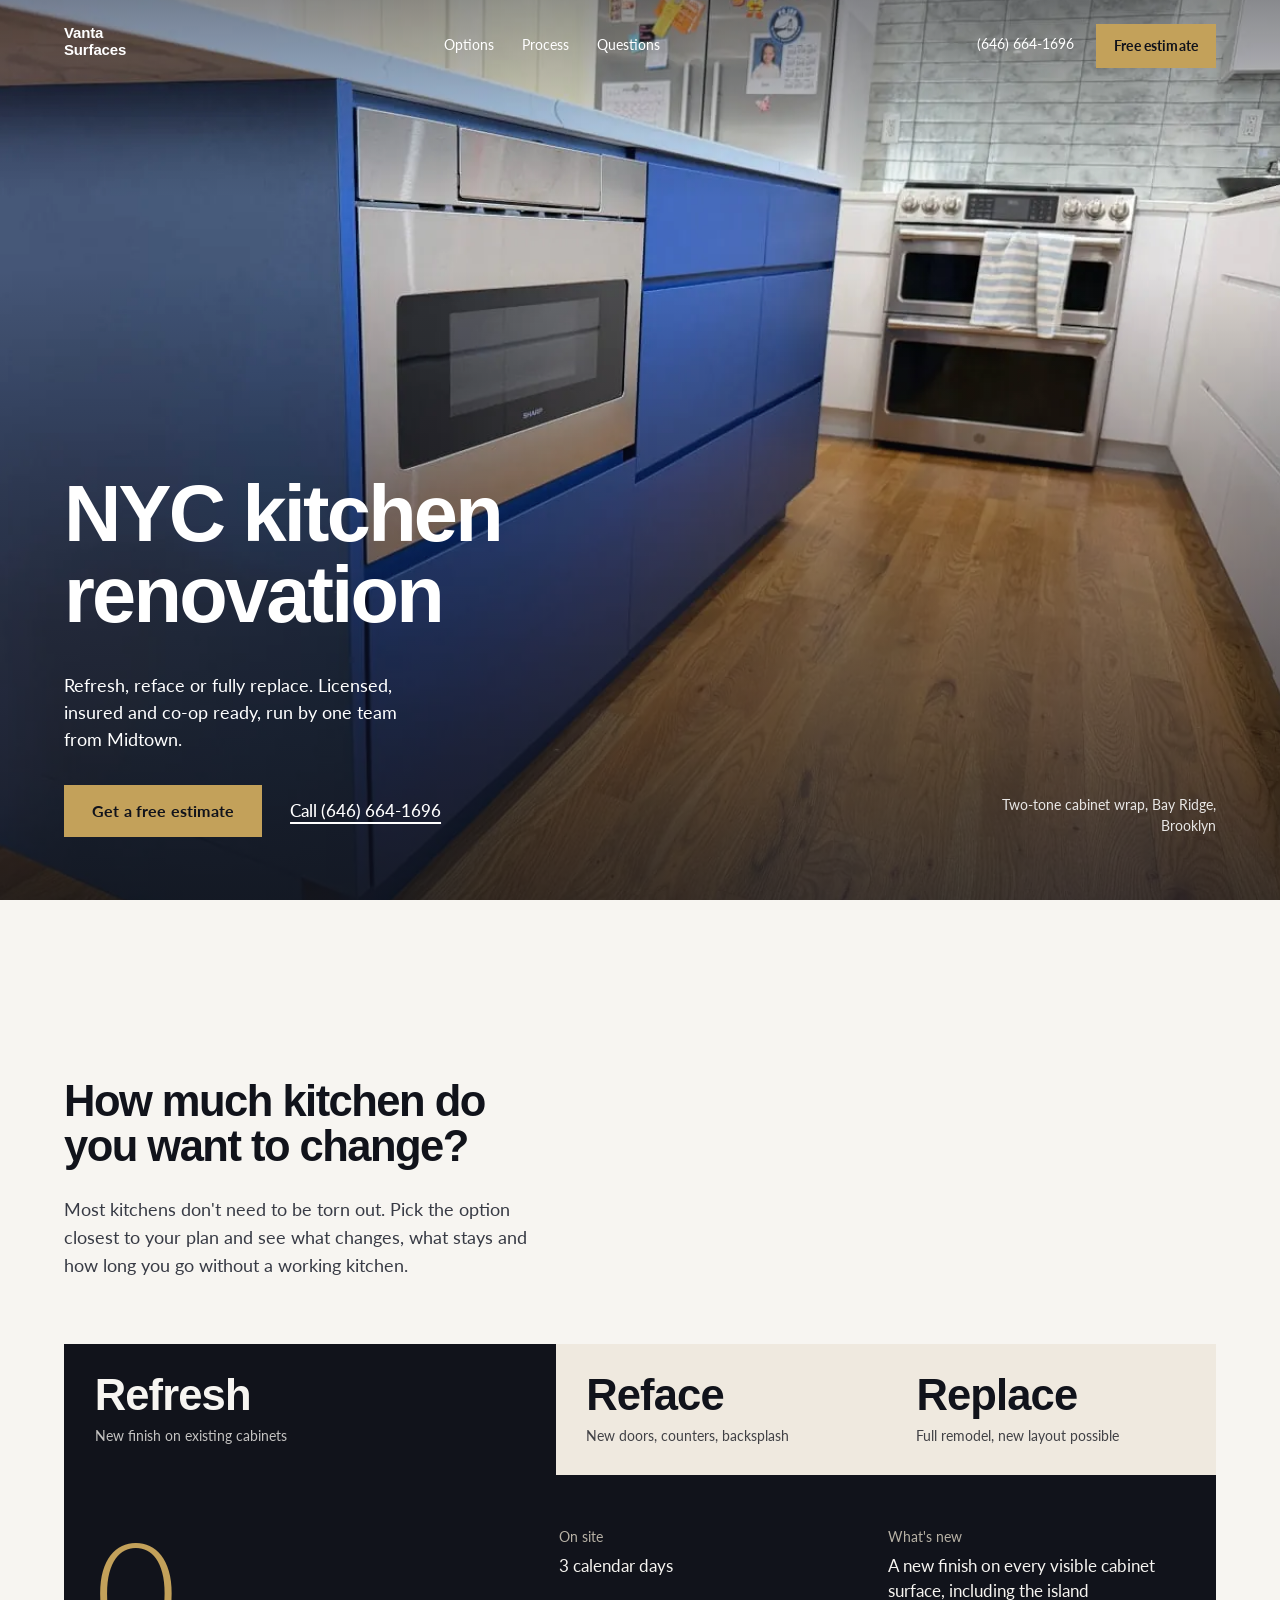
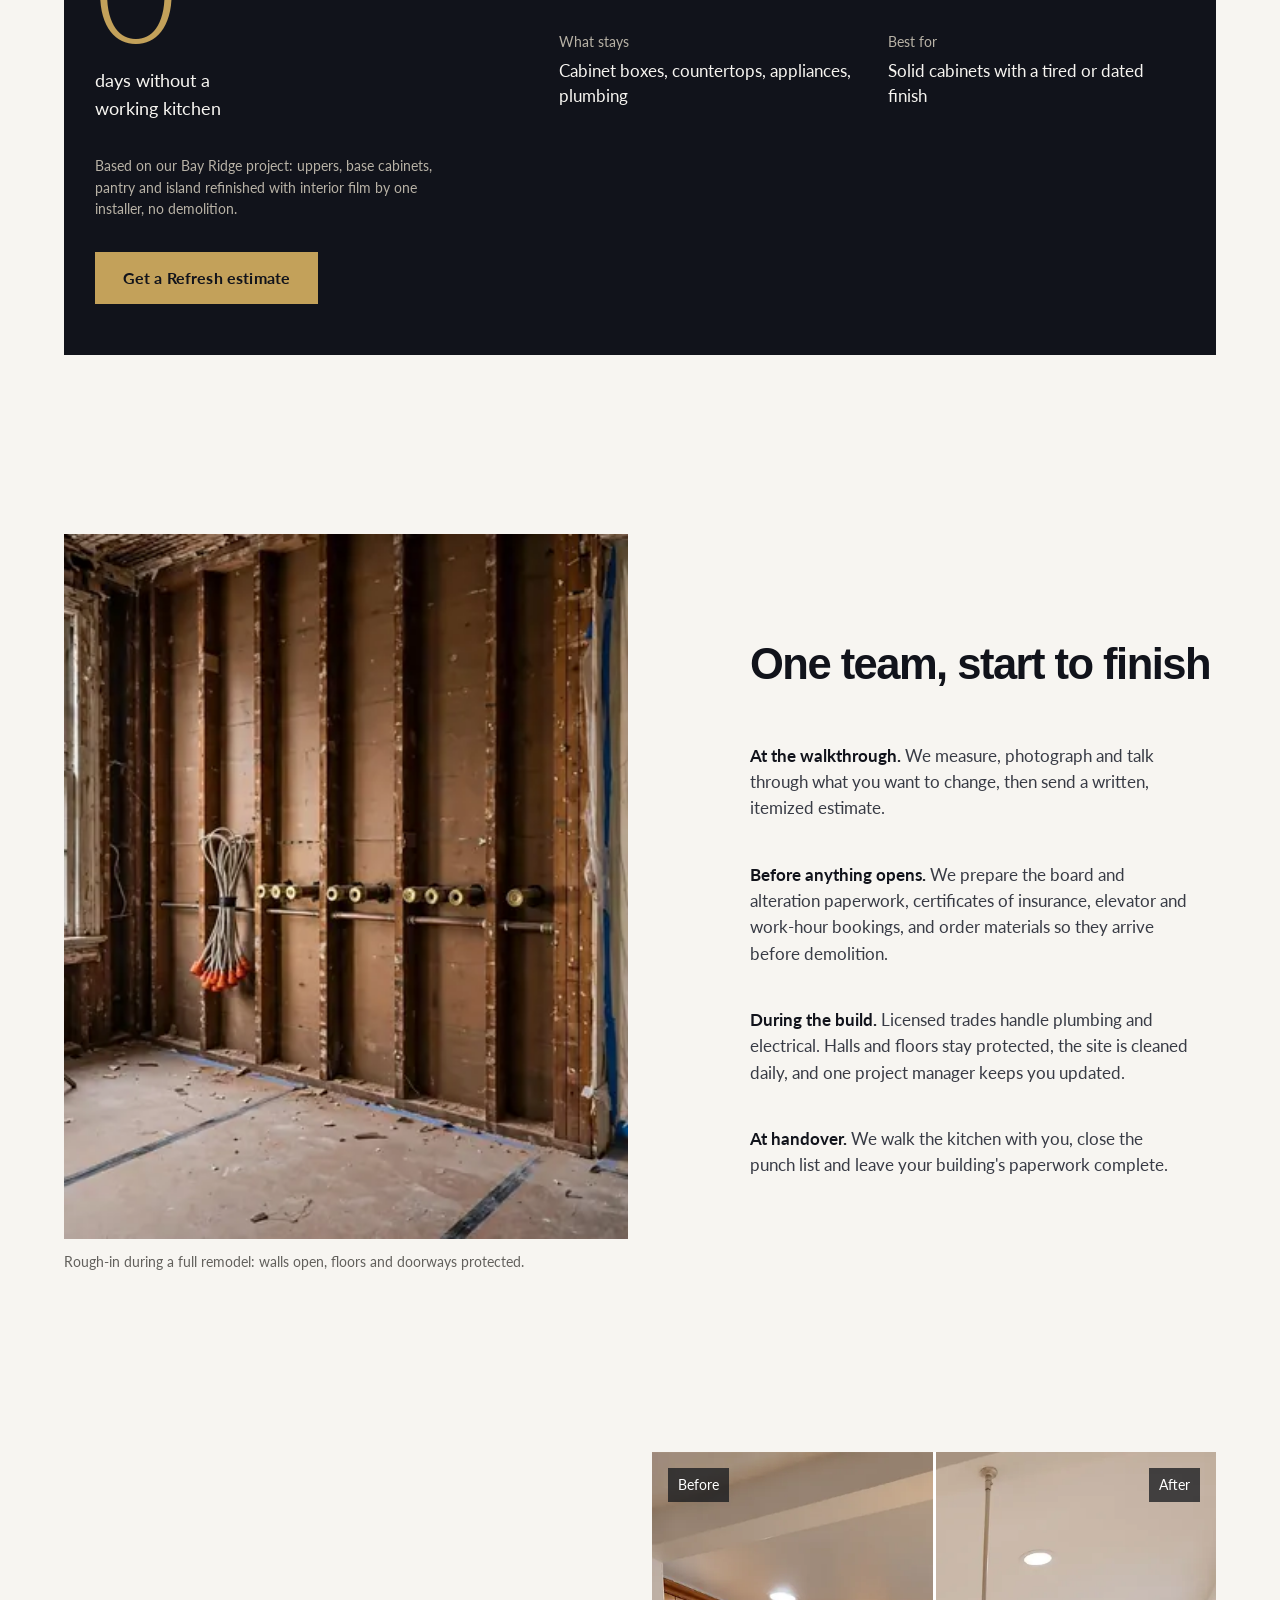
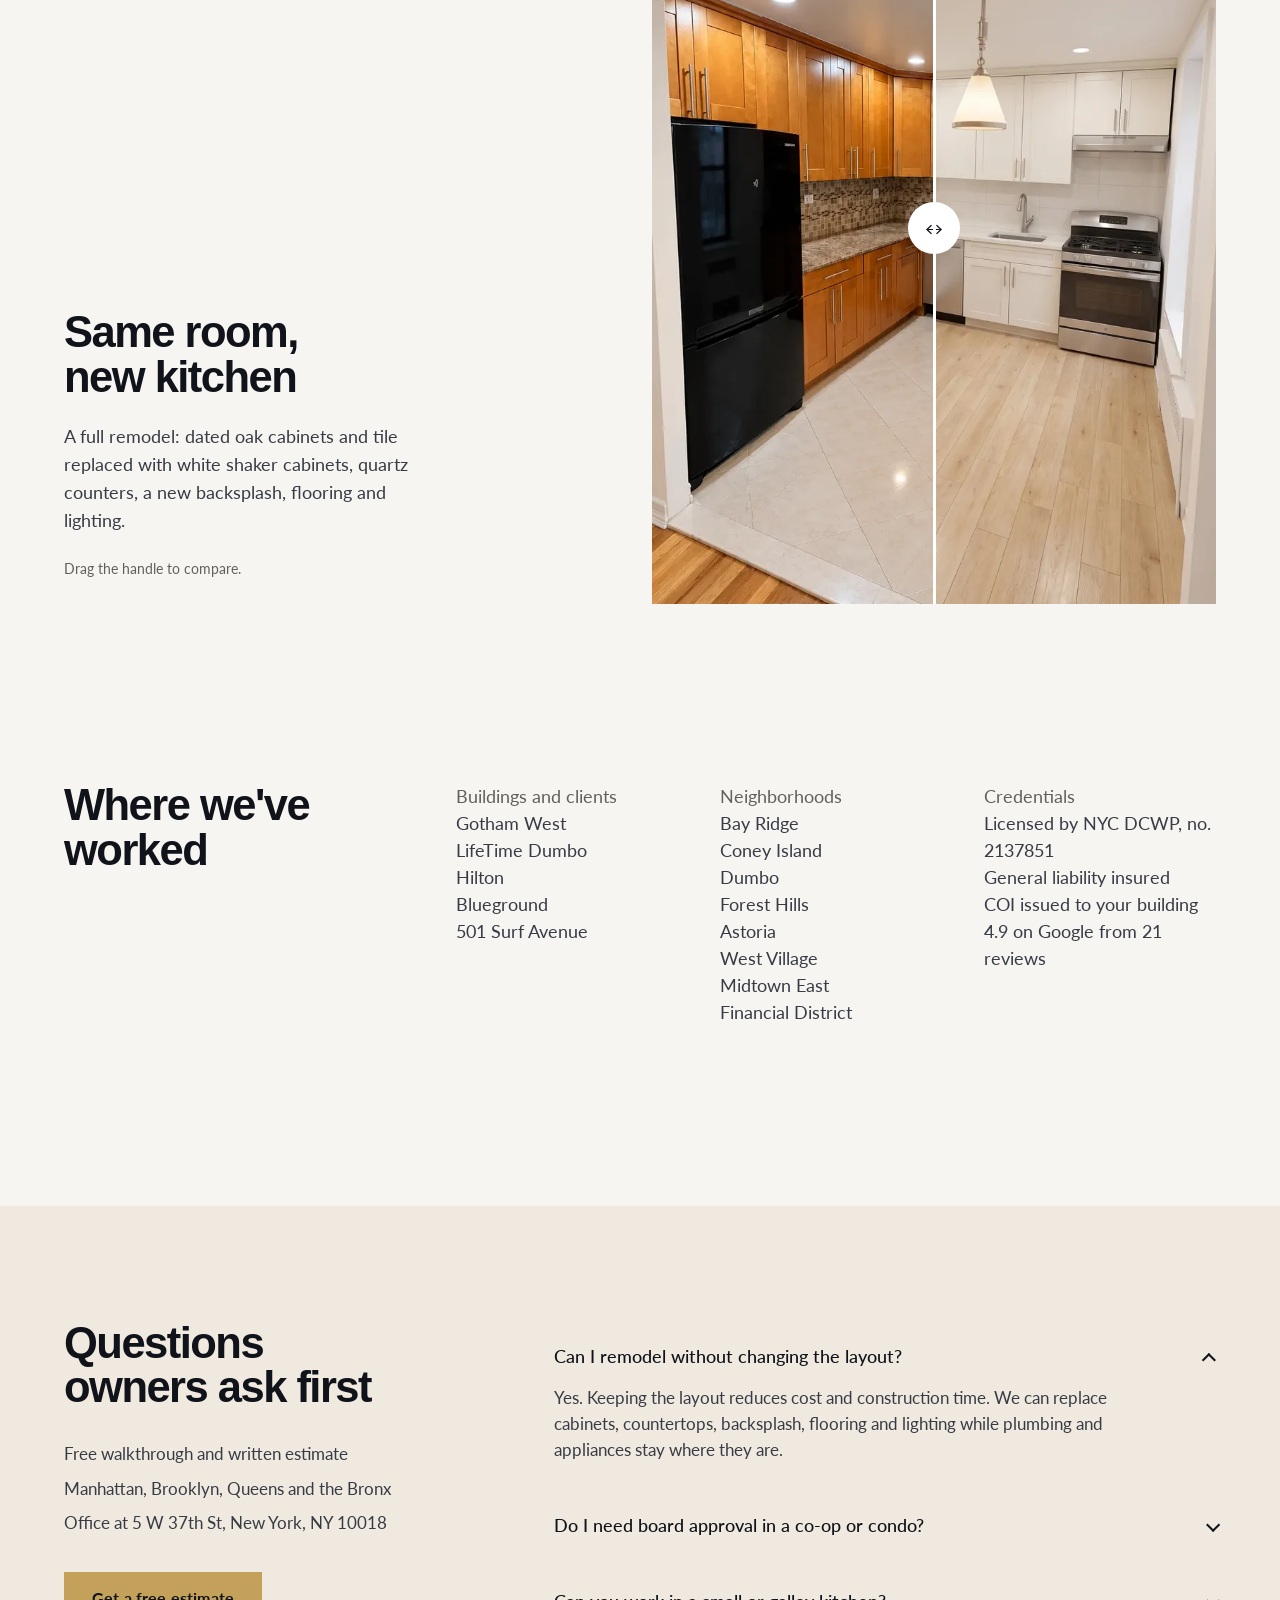
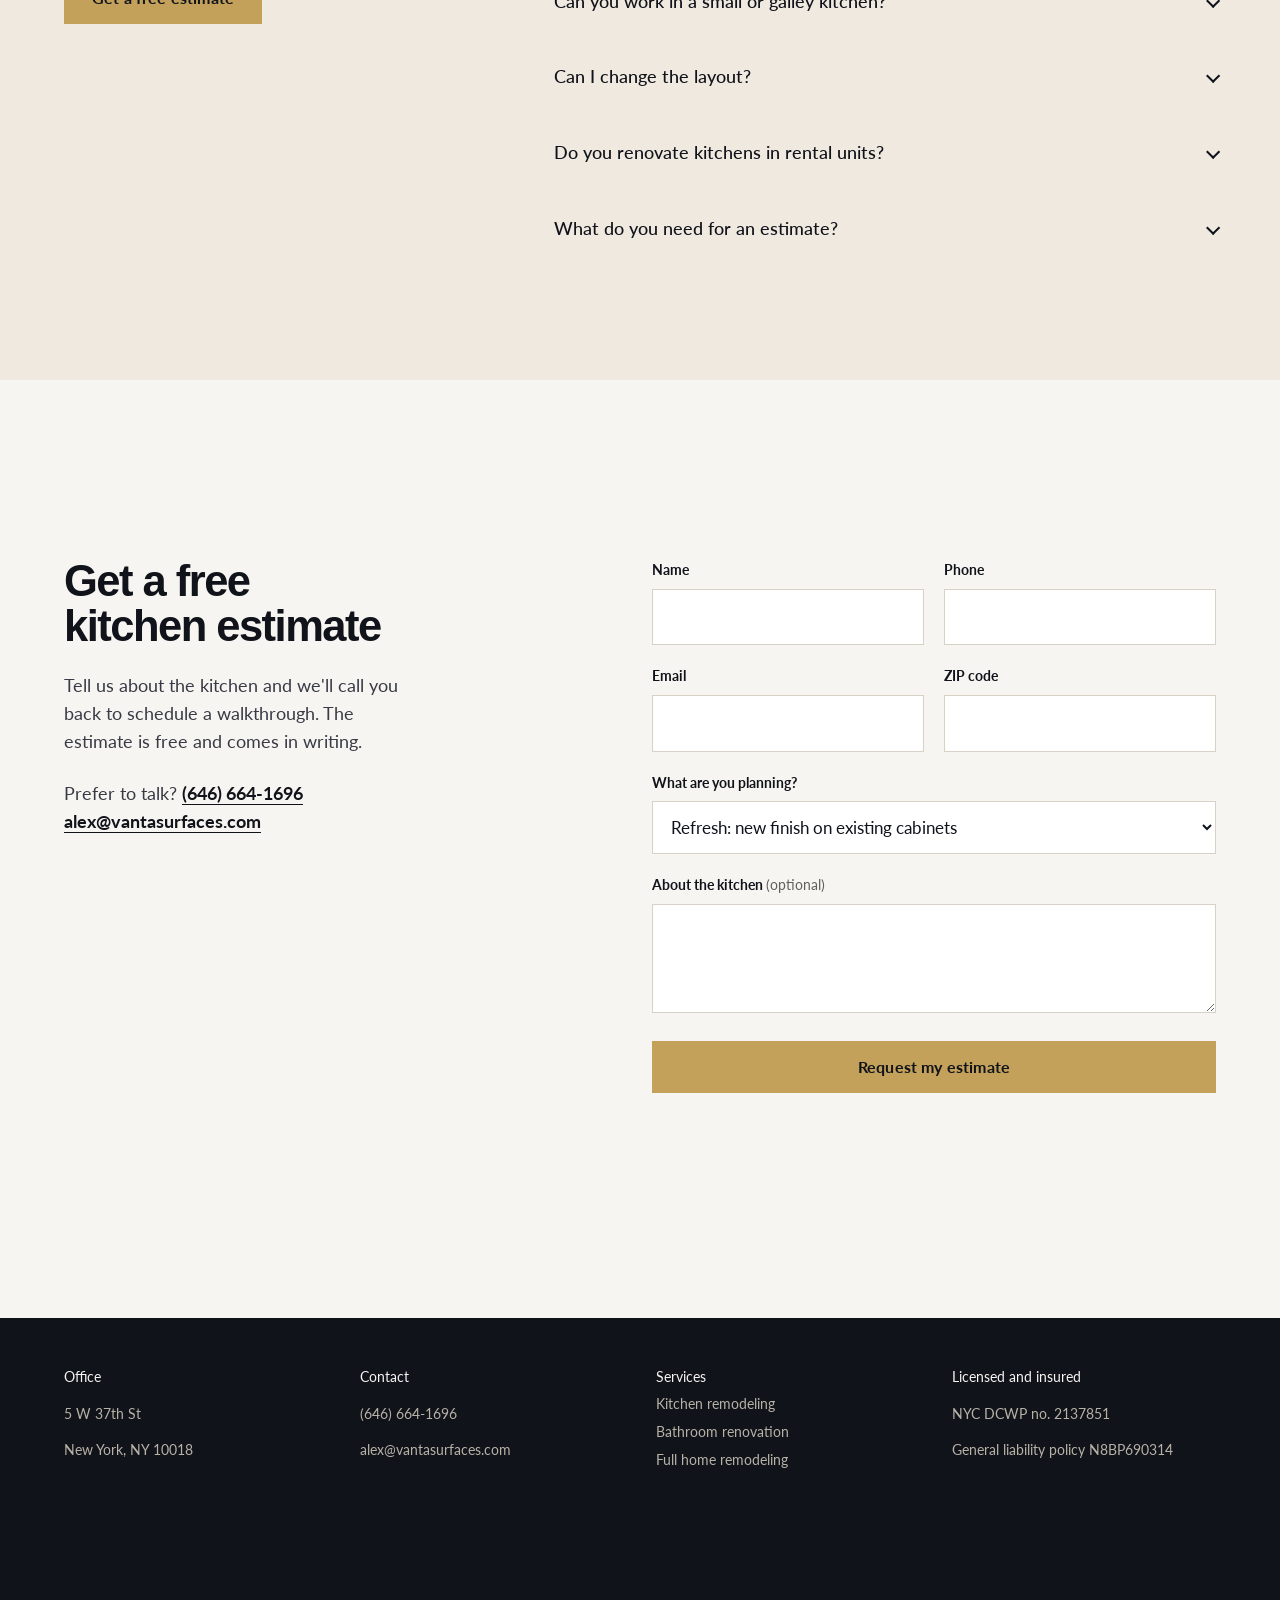
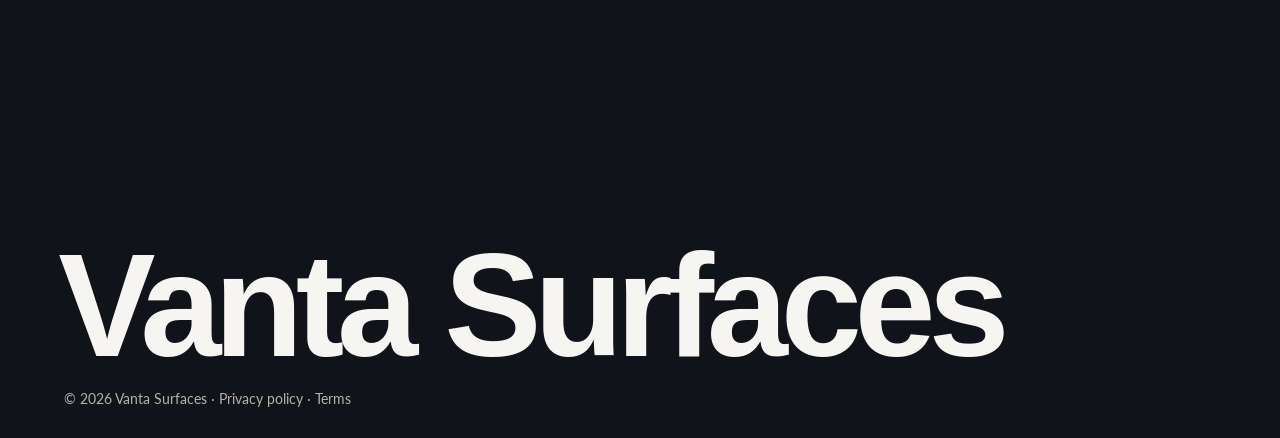
==== kitchen-renovation/index.html @ 12e80f76 "Add kitchen renovation landing page Static landing for paid traffic in the vantasurfaces.com palette" ====
<!doctype html>
<html lang="en">
<head>
<meta charset="utf-8">
<meta name="viewport" content="width=device-width, initial-scale=1">
<title>Kitchen Renovation in NYC | Vanta Surfaces</title>
<meta name="description" content="Refresh, reface or fully replace your kitchen. Licensed and insured NYC contractor, co-op and condo ready. Free walkthrough and written estimate.">
<link rel="canonical" href="https://vantasurfaces.com/kitchen-remodeling/">
<meta property="og:title" content="Kitchen Renovation in NYC | Vanta Surfaces">
<meta property="og:description" content="Refresh, reface or fully replace your kitchen. Free walkthrough and written estimate.">
<meta property="og:image" content="img/bayridge-island-1600.webp">
<link rel="preconnect" href="https://fonts.googleapis.com">
<link rel="preconnect" href="https://fonts.gstatic.com" crossorigin>
<link rel="stylesheet" href="https://fonts.googleapis.com/css2?family=Lato:wght@300;400;700&display=swap">
<link rel="preload" as="image" href="img/bayridge-island-1600.webp" fetchpriority="high">
<link rel="stylesheet" href="styles.css">
<script type="application/ld+json">
{"@context":"https://schema.org","@type":"GeneralContractor","name":"Vanta Surfaces","url":"https://vantasurfaces.com","telephone":"+1-646-664-1696","email":"alex@vantasurfaces.com",
"address":{"@type":"PostalAddress","streetAddress":"5 W 37th St","addressLocality":"New York","addressRegion":"NY","postalCode":"10018","addressCountry":"US"},
"areaServed":["Manhattan","Brooklyn","Queens","Bronx"]}
</script>
</head>
<body>
<a class="skip" href="#main">Skip to content</a>

<header class="bar">
  <a class="wordmark" href="#top" aria-label="Vanta Surfaces, back to top">Vanta<br>Surfaces</a>
  <nav aria-label="Sections">
    <a href="#options">Options</a>
    <a href="#process">Process</a>
    <a href="#faq">Questions</a>
  </nav>
  <div class="bar-actions">
    <a class="bar-phone" href="tel:+16466641696">(646) 664-1696</a>
    <a class="btn btn-small" href="#estimate">Free estimate</a>
  </div>
</header>

<main id="main">

<!-- HERO: one photograph per option, crossfading -->
<section class="hero" id="top" aria-labelledby="hero-title">
  <div class="hero-media" aria-hidden="true">
    <img class="hero-img is-on" data-for="refresh" src="img/bayridge-island-1600.webp" srcset="img/bayridge-island-800.webp 800w, img/bayridge-island-1600.webp 1280w" sizes="100vw" width="1280" height="960" alt="">
    <img class="hero-img" data-for="reface" src="img/gotham-after-1600.webp" srcset="img/gotham-after-800.webp 800w, img/gotham-after-1600.webp 1600w" sizes="100vw" width="1600" height="2133" alt="" loading="lazy">
    <img class="hero-img" data-for="replace" src="img/remodel-after-1600.webp" srcset="img/remodel-after-800.webp 800w, img/remodel-after-1600.webp 1600w" sizes="100vw" width="1600" height="2143" alt="" loading="lazy">
  </div>
  <div class="hero-copy">
    <h1 id="hero-title" class="reveal">NYC kitchen renovation</h1>
    <p class="hero-lede reveal">Refresh, reface or fully replace. Licensed, insured and co-op ready, run by one team from Midtown.</p>
    <div class="hero-actions reveal">
      <a class="btn" href="#estimate">Get a free estimate</a>
      <a class="link-light" href="tel:+16466641696">Call (646) 664-1696</a>
    </div>
  </div>
  <p class="hero-caption" aria-live="polite"><span data-caption>Two-tone cabinet wrap, Bay Ridge, Brooklyn</span></p>
</section>

<!-- LIVE THING: refresh / reface / replace -->
<section class="options" id="options" aria-labelledby="options-title">
  <div class="options-head">
    <h2 id="options-title" class="reveal">How much kitchen do you want to change?</h2>
    <p class="reveal">Most kitchens don't need to be torn out. Pick the option closest to your plan and see what changes, what stays and how long you go without a working kitchen.</p>
  </div>

  <div class="switch reveal" role="radiogroup" aria-label="Renovation option">
    <button type="button" role="radio" aria-checked="true" data-option="refresh"><span class="sw-name">Refresh</span><span class="sw-sub">New finish on existing cabinets</span></button>
    <button type="button" role="radio" aria-checked="false" data-option="reface"><span class="sw-name">Reface</span><span class="sw-sub">New doors, counters, backsplash</span></button>
    <button type="button" role="radio" aria-checked="false" data-option="replace"><span class="sw-name">Replace</span><span class="sw-sub">Full remodel, new layout possible</span></button>
  </div>

  <div class="readout" aria-live="polite">
    <div class="ro-figure">
      <p class="ro-big" data-k="days">0</p>
      <p class="ro-label" data-k="daysLabel">days without a working kitchen</p>
    </div>
    <dl class="ro-list">
      <div><dt>On site</dt><dd data-k="time">3 calendar days</dd></div>
      <div><dt>What's new</dt><dd data-k="new">A new finish on every visible cabinet surface, including the island</dd></div>
      <div><dt>What stays</dt><dd data-k="stays">Cabinet boxes, countertops, appliances, plumbing</dd></div>
      <div><dt>Best for</dt><dd data-k="for">Solid cabinets with a tired or dated finish</dd></div>
    </dl>
    <p class="ro-note" data-k="note">Based on our Bay Ridge project: uppers, base cabinets, pantry and island refinished with interior film by one installer, no demolition.</p>
    <a class="btn" href="#estimate" data-k="cta">Get a Refresh estimate</a>
  </div>
</section>

<!-- PROCESS -->
<section class="process" id="process" aria-labelledby="process-title">
  <figure class="process-photo reveal">
    <img src="img/stage-rough-in-1600.webp" srcset="img/stage-rough-in-800.webp 800w, img/stage-rough-in-1600.webp 1600w" sizes="(max-width: 860px) 100vw, 50vw" width="1600" height="900" loading="lazy" alt="Open kitchen walls during plumbing and electrical rough-in, floors and doorway protected">
    <figcaption>Rough-in during a full remodel: walls open, floors and doorways protected.</figcaption>
  </figure>
  <div class="process-text">
    <h2 id="process-title" class="reveal">One team, start to finish</h2>
    <ol class="steps">
      <li class="reveal"><strong>At the walkthrough.</strong> We measure, photograph and talk through what you want to change, then send a written, itemized estimate.</li>
      <li class="reveal"><strong>Before anything opens.</strong> We prepare the board and alteration paperwork, certificates of insurance, elevator and work-hour bookings, and order materials so they arrive before demolition.</li>
      <li class="reveal"><strong>During the build.</strong> Licensed trades handle plumbing and electrical. Halls and floors stay protected, the site is cleaned daily, and one project manager keeps you updated.</li>
      <li class="reveal"><strong>At handover.</strong> We walk the kitchen with you, close the punch list and leave your building's paperwork complete.</li>
    </ol>
  </div>
</section>

<!-- BEFORE / AFTER -->
<section class="compare" id="work" aria-labelledby="compare-title">
  <div class="compare-text">
    <h2 id="compare-title" class="reveal">Same room, new kitchen</h2>
    <p class="reveal">A full remodel: dated oak cabinets and tile replaced with white shaker cabinets, quartz counters, a new backsplash, flooring and lighting.</p>
    <p class="reveal compare-hint">Drag the handle to compare.</p>
  </div>
  <div class="ba reveal" style="--pos:50%">
    <img class="ba-after" src="img/remodel-after-1600.webp" srcset="img/remodel-after-800.webp 800w, img/remodel-after-1600.webp 1600w" sizes="(max-width: 860px) 100vw, 45vw" width="1600" height="2143" loading="lazy" alt="Kitchen after renovation: white shaker cabinets, quartz counters, light wood floor">
    <div class="ba-before-wrap"><img class="ba-before" src="img/remodel-before-1600.webp" srcset="img/remodel-before-800.webp 800w, img/remodel-before-1600.webp 1086w" sizes="(max-width: 860px) 100vw, 45vw" width="1086" height="1448" loading="lazy" alt="The same kitchen before renovation: oak cabinets and tile floor"></div>
    <span class="ba-tag ba-tag-before" aria-hidden="true">Before</span>
    <span class="ba-tag ba-tag-after" aria-hidden="true">After</span>
    <span class="ba-handle" aria-hidden="true">&#8596;</span>
    <input class="ba-range" type="range" min="0" max="100" value="50" aria-label="Compare before and after">
  </div>
</section>

<!-- PROOF -->
<section class="proof" aria-labelledby="proof-title">
  <h2 id="proof-title" class="reveal">Where we've worked</h2>
  <div class="proof-cols">
    <ul class="reveal">
      <li class="kind">Buildings and clients</li>
      <li>Gotham West</li><li>LifeTime Dumbo</li><li>Hilton</li><li>Blueground</li><li>501 Surf Avenue</li>
    </ul>
    <ul class="reveal">
      <li class="kind">Neighborhoods</li>
      <li>Bay Ridge</li><li>Coney Island</li><li>Dumbo</li><li>Forest Hills</li><li>Astoria</li><li>West Village</li><li>Midtown East</li><li>Financial District</li>
    </ul>
    <ul class="reveal">
      <li class="kind">Credentials</li>
      <li>Licensed by NYC DCWP, no. 2137851</li><li>General liability insured</li><li>COI issued to your building</li><li>4.9 on Google from 21 reviews</li>
    </ul>
  </div>
</section>

<!-- FAQ -->
<section class="faq" id="faq" aria-labelledby="faq-title">
  <div class="faq-side">
    <h2 id="faq-title" class="reveal">Questions owners ask first</h2>
    <ul class="facts reveal">
      <li>Free walkthrough and written estimate</li>
      <li>Manhattan, Brooklyn, Queens and the Bronx</li>
      <li>Office at 5 W 37th St, New York, NY 10018</li>
    </ul>
    <a class="btn reveal" href="#estimate">Get a free estimate</a>
  </div>
  <div class="faq-list">
    <details class="reveal" open>
      <summary>Can I remodel without changing the layout?</summary>
      <p>Yes. Keeping the layout reduces cost and construction time. We can replace cabinets, countertops, backsplash, flooring and lighting while plumbing and appliances stay where they are.</p>
    </details>
    <details class="reveal">
      <summary>Do I need board approval in a co-op or condo?</summary>
      <p>For most work beyond a refresh, yes. We prepare the alteration agreement paperwork, certificates of insurance and work schedule your building asks for, and coordinate with the managing agent.</p>
    </details>
    <details class="reveal">
      <summary>Can you work in a small or galley kitchen?</summary>
      <p>Yes. We renovate compact apartment and galley kitchens, using space-efficient cabinetry, more storage, better lighting and durable surfaces without unnecessary structural changes.</p>
    </details>
    <details class="reveal">
      <summary>Can I change the layout?</summary>
      <p>Often, depending on plumbing, electrical, structure and building rules. We review the proposed changes and coordinate the licensed trades and any permits required.</p>
    </details>
    <details class="reveal">
      <summary>Do you renovate kitchens in rental units?</summary>
      <p>Yes. We work with landlords and property managers on cabinets, countertops, backsplash, flooring, painting and fixtures, planned around turnover dates and budget.</p>
    </details>
    <details class="reveal">
      <summary>What do you need for an estimate?</summary>
      <p>The address, photos of the current kitchen, rough measurements and what you want to change. Drawings, material ideas or a budget range help too. We then schedule a walkthrough if needed.</p>
    </details>
  </div>
</section>

<!-- ESTIMATE FORM -->
<section class="estimate" id="estimate" aria-labelledby="estimate-title">
  <div class="estimate-text">
    <h2 id="estimate-title" class="reveal">Get a free kitchen estimate</h2>
    <p class="reveal">Tell us about the kitchen and we'll call you back to schedule a walkthrough. The estimate is free and comes in writing.</p>
    <p class="reveal estimate-direct">Prefer to talk? <a href="tel:+16466641696">(646) 664-1696</a><br><a href="mailto:alex@vantasurfaces.com">alex@vantasurfaces.com</a></p>
  </div>
  <form class="form reveal" id="estimate-form" novalidate>
    <div class="field"><label for="f-name">Name</label><input id="f-name" name="name" autocomplete="name" required></div>
    <div class="field"><label for="f-phone">Phone</label><input id="f-phone" name="phone" type="tel" autocomplete="tel" required></div>
    <div class="field"><label for="f-email">Email</label><input id="f-email" name="email" type="email" autocomplete="email"></div>
    <div class="field"><label for="f-zip">ZIP code</label><input id="f-zip" name="zip" inputmode="numeric" autocomplete="postal-code" maxlength="5"></div>
    <div class="field field-wide"><label for="f-option">What are you planning?</label>
      <select id="f-option" name="option">
        <option value="Refresh">Refresh: new finish on existing cabinets</option>
        <option value="Reface">Reface: new doors, counters, backsplash</option>
        <option value="Replace">Replace: full remodel</option>
        <option value="Not sure yet">Not sure yet</option>
      </select></div>
    <div class="field field-wide"><label for="f-msg">About the kitchen <span class="opt">(optional)</span></label><textarea id="f-msg" name="message" rows="3"></textarea></div>
    <button class="btn btn-wide" type="submit">Request my estimate</button>
    <p class="form-status" role="status" aria-live="polite"></p>
  </form>
</section>

</main>

<footer class="foot">
  <div class="foot-cols">
    <ul><li>Office</li><li>5 W 37th St</li><li>New York, NY 10018</li></ul>
    <ul><li>Contact</li><li><a href="tel:+16466641696">(646) 664-1696</a></li><li><a href="mailto:alex@vantasurfaces.com">alex@vantasurfaces.com</a></li></ul>
    <ul><li>Services</li><li><a href="https://vantasurfaces.com/kitchen-remodeling/">Kitchen remodeling</a></li><li><a href="https://vantasurfaces.com/bathroom-renovation/">Bathroom renovation</a></li><li><a href="https://vantasurfaces.com/full-home-remodeling/">Full home remodeling</a></li></ul>
    <ul><li>Licensed and insured</li><li>NYC DCWP no. 2137851</li><li>General liability policy N8BP690314</li></ul>
  </div>
  <p class="foot-word" aria-hidden="true">Vanta Surfaces</p>
  <p class="foot-legal">© 2026 Vanta Surfaces · <a href="https://vantasurfaces.com/privacy-policy/">Privacy policy</a> · <a href="https://vantasurfaces.com/terms-conditions/">Terms</a></p>
</footer>

<div class="mobile-cta"><a class="btn btn-wide" href="#estimate">Get a free estimate</a><a class="mc-call" href="tel:+16466641696" aria-label="Call (646) 664-1696">Call</a></div>

<script src="app.js" defer></script>
</body>
</html>
---- kitchen-renovation/styles.css ----
/* Vanta Surfaces — kitchen renovation landing
   Direction: photographs at uneven sizes; palette and type of the vantasurfaces.com service pages (gold #c3a15a, ink #11131b, Lato + Helvetica). */
:root {
  /* Palette of the vantasurfaces.com service pages (vanta-elementor-blocks) */
  --bg: #f7f5f1;
  --surface: #efe9df;
  --ink: #11131b;
  --text: #383b45;
  --muted: #62605c;
  --accent: #c3a15a;
  --accent-ink: #11131b;
  --accent-press: #a9853f;
  --dark: #11131b;
  --on-dark: #f7f5f1;
  --on-dark-muted: #b8b2a6;

  --font: "Lato", "Helvetica Neue", Arial, sans-serif;
  --font-head: "Helvetica Neue", Helvetica, Arial, sans-serif;
  --s-display: clamp(2.6rem, 6.2vw, 6rem);
  --s-h2: clamp(1.9rem, 3.4vw, 3rem);
  --s-lead: clamp(1.125rem, 1.4vw, 1.3rem);
  --s-body: 1.0625rem;
  --s-small: 0.875rem;

  --m: clamp(16px, 5vw, 72px);
  --gap: clamp(120px, 14vw, 220px);
  --ease: cubic-bezier(.2, .7, .1, 1);
}

*, *::before, *::after { box-sizing: border-box; }
html { scroll-behavior: smooth; -webkit-text-size-adjust: 100%; }
body { margin: 0; background: var(--bg); color: var(--text); font: 400 var(--s-body)/1.55 var(--font); }
img { display: block; max-width: 100%; height: auto; }
a { color: inherit; }
h1, h2 { font-family: var(--font-head); font-weight: 700; color: inherit; letter-spacing: -0.035em; line-height: 1.02; margin: 0; text-wrap: balance; }
h2 { font-size: var(--s-h2); color: var(--ink); }
p { margin: 0; }
:focus-visible { outline: 3px solid var(--accent); outline-offset: 3px; }
.skip { position: absolute; left: -999px; top: 8px; background: var(--ink); color: var(--bg); padding: 10px 14px; z-index: 50; }
.skip:focus { left: 8px; }

/* Buttons: square corners, one fill */
.btn {
  display: inline-flex; align-items: center; justify-content: center; min-height: 52px; padding: 0 28px;
  background: var(--accent); color: var(--accent-ink); font: 700 1rem/1 var(--font); letter-spacing: .01em; text-decoration: none;
  border: 0; cursor: pointer; transition: transform .25s var(--ease), background-color .25s var(--ease);
}
.btn:hover { background: var(--accent-press); transform: translateY(-2px); }
.btn:active { transform: translateY(0) scale(.98); }
.btn-small { min-height: 44px; padding: 0 18px; font-size: .875rem; }
.btn-wide { width: 100%; }

/* Bar */
.bar {
  position: absolute; inset: 0 0 auto; z-index: 10; display: flex; align-items: flex-start; justify-content: space-between; gap: 24px;
  padding: 24px var(--m); color: #fff; font-size: var(--s-small);
}
.wordmark { font-family: var(--font-head); font-weight: 700; text-decoration: none; line-height: 1.15; font-size: 0.9375rem; letter-spacing: -0.01em; }
.bar nav { display: flex; gap: 28px; padding-top: 10px; }
.bar nav a, .bar-phone { text-decoration: none; position: relative; padding-bottom: 4px; }
.bar nav a::after, .bar-phone::after { content: ""; position: absolute; left: 0; right: 0; bottom: 0; height: 2px; background: currentColor; transform: scaleX(0); transform-origin: left; transition: transform .3s var(--ease); }
.bar nav a:hover::after, .bar-phone:hover::after { transform: scaleX(1); }
.bar-actions { display: flex; align-items: center; gap: 22px; }

/* Hero */
.hero { position: relative; min-height: 100svh; display: grid; align-items: end; color: #fff; overflow: hidden; background: var(--dark); }
.hero-media { position: absolute; inset: 0; }
.hero-img {
  position: absolute; inset: 0; width: 100%; height: 100%; object-fit: cover; opacity: 0;
  transition: opacity 1.6s ease; transform: scale(1.06); animation: drift 22s ease-in-out infinite alternate;
}
.hero-img[data-for="reface"] { object-position: 50% 62%; }
.hero-img[data-for="replace"] { object-position: 50% 55%; }
.hero-img.is-on { opacity: 1; }
@keyframes drift { from { transform: scale(1.06) translate3d(0, 0, 0); } to { transform: scale(1.12) translate3d(-1.5%, -1%, 0); } }
.hero::after { /* neutral scrim behind the type only — taste-skill-ignore */
  content: ""; position: absolute; inset: 0; pointer-events: none;
  background: linear-gradient(to top, /* taste-skill-ignore */ rgba(15, 18, 24, .78) 0%, rgba(15, 18, 24, .35) 45%, rgba(15, 18, 24, 0) 70%),
              linear-gradient(to bottom, /* taste-skill-ignore */ rgba(15, 18, 24, .45), rgba(15, 18, 24, 0) 22%);
}
.hero-copy { position: relative; z-index: 2; padding: 0 var(--m) clamp(40px, 7vh, 80px); max-width: 1200px; }
.hero h1 { font-size: var(--s-display); max-width: 12ch; }
.hero-lede { margin-top: 36px; font-size: var(--s-lead); max-width: 34ch; line-height: 1.5; }
.hero-actions { margin-top: 32px; display: flex; flex-wrap: wrap; align-items: center; gap: 28px; }
.link-light { color: #fff; font-weight: 500; text-underline-offset: 5px; text-decoration-thickness: 2px; }
.link-light:hover { color: var(--accent); }
.hero-caption { position: absolute; z-index: 2; right: var(--m); bottom: clamp(40px, 7vh, 80px); font-size: var(--s-small); color: rgba(255,255,255,.88); max-width: 28ch; text-align: right; }

/* Options (the live thing) */
.options { padding: var(--gap) var(--m) 0; display: grid; grid-template-columns: repeat(12, minmax(0, 1fr)); column-gap: 24px; }
.options-head { grid-column: 1 / 8; }
.options-head p { margin-top: 28px; font-size: var(--s-lead); max-width: 48ch; }
.switch { grid-column: 1 / -1; margin-top: 64px; display: flex; gap: 0; background: var(--surface); }
.switch button {
  flex: 1 1 0; text-align: left; border: 0; background: transparent; color: var(--ink); cursor: pointer;
  padding: 28px clamp(18px, 2.4vw, 36px); font: inherit; display: grid; gap: 6px; min-height: 120px;
  transition: flex-grow .5s var(--ease), background-color .35s var(--ease), color .35s var(--ease);
}
.switch button[aria-checked="true"] { flex-grow: 1.6; background: var(--ink); color: var(--on-dark); }
.switch button:hover:not([aria-checked="true"]) { background: #e6dccb; }
.sw-name { font-family: var(--font-head); font-size: var(--s-h2); font-weight: 700; letter-spacing: -0.02em; line-height: 1.1; }
.sw-sub { font-size: var(--s-small); color: inherit; opacity: .78; }

.readout { grid-column: 1 / -1; display: grid; grid-template-columns: repeat(12, minmax(0, 1fr)); column-gap: 24px; row-gap: 32px; background: var(--ink); color: var(--on-dark); padding: clamp(32px, 4vw, 64px) clamp(18px, 2.4vw, 36px); }
.ro-figure { grid-column: 1 / 5; grid-row: 1; }
.ro-big { color: var(--accent); font-size: clamp(4.5rem, 11vw, 10.5rem); font-weight: 300; letter-spacing: -0.05em; line-height: .9; font-variant-numeric: tabular-nums; }
.ro-label { margin-top: 14px; font-size: var(--s-lead); color: var(--on-dark); max-width: 18ch; }
.ro-list { grid-column: 6 / -1; grid-row: 1 / span 3; align-self: start; margin: 0; display: grid; grid-template-columns: repeat(2, minmax(0, 1fr)); gap: 28px 32px; }
.ro-list dt { color: var(--on-dark-muted); font-size: var(--s-small); margin-bottom: 6px; }
.ro-list dd { margin: 0; font-size: 1.0625rem; line-height: 1.45; }
.ro-note { grid-column: 1 / 5; grid-row: 2; color: var(--on-dark-muted); font-size: .875rem; }
.readout .btn { grid-column: 1 / 5; grid-row: 3; justify-self: start; }
.readout [data-k] { transition: opacity .35s var(--ease), transform .35s var(--ease); }
.readout.is-swapping [data-k] { opacity: 0; transform: translateY(8px); }

/* Process */
.process { padding: var(--gap) var(--m) 0; display: grid; grid-template-columns: repeat(12, minmax(0, 1fr)); column-gap: 24px; align-items: start; }
.process-photo { grid-column: 1 / 7; margin: 0; position: sticky; top: 32px; }
.process-photo img { width: 100%; aspect-ratio: 4 / 5; object-fit: cover; }
.process-photo figcaption { margin-top: 12px; font-size: var(--s-small); color: var(--muted); }
.process-text { grid-column: 8 / -1; padding-top: 12vh; }
.steps { list-style: none; margin: 56px 0 0; padding: 0; display: grid; gap: 40px; }
.steps li { font-size: 1.0625rem; max-width: 44ch; }
.steps strong { font-weight: 700; color: var(--ink); }

/* Before / after */
.compare { padding: var(--gap) var(--m) 0; display: grid; grid-template-columns: repeat(12, minmax(0, 1fr)); column-gap: 24px; align-items: end; }
.compare-text { grid-column: 1 / 6; padding-bottom: 24px; }
.compare-text p { margin-top: 24px; font-size: var(--s-lead); max-width: 36ch; }
.compare-text .compare-hint { font-size: var(--s-small); color: var(--muted); }
.ba { grid-column: 7 / -1; position: relative; aspect-ratio: 3 / 4; overflow: hidden; background: var(--surface); user-select: none; }
.ba img { position: absolute; inset: 0; width: 100%; height: 100%; object-fit: cover; }
.ba-before-wrap { position: absolute; inset: 0; clip-path: inset(0 calc(100% - var(--pos)) 0 0); }
.ba::after { content: ""; position: absolute; top: 0; bottom: 0; left: var(--pos); width: 3px; margin-left: -1.5px; background: #fff; pointer-events: none; }
.ba-tag { position: absolute; top: 16px; padding: 6px 10px; background: rgba(15,18,24,.72); color: #fff; font-size: var(--s-small); }
.ba-tag-before { left: 16px; } .ba-tag-after { right: 16px; }
.ba-range { position: absolute; inset: 0; width: 100%; height: 100%; opacity: 0; cursor: ew-resize; margin: 0; }
.ba-range:focus-visible + * , .ba:focus-within { outline: 3px solid var(--accent); outline-offset: 4px; }
.ba-handle { position: absolute; top: 50%; left: var(--pos); width: 52px; height: 52px; margin: -26px 0 0 -26px; border-radius: 50%; background: #fff; pointer-events: none; display: grid; place-items: center; color: var(--ink); font-size: 1.1rem; }

/* Proof */
.proof { padding: var(--gap) var(--m) 0; display: grid; grid-template-columns: repeat(12, minmax(0, 1fr)); column-gap: 24px; }
.proof h2 { grid-column: 1 / 4; }
.proof-cols { grid-column: 5 / -1; display: grid; grid-template-columns: repeat(3, minmax(0, 1fr)); gap: 32px; align-items: start; }
.proof ul { list-style: none; margin: 0; padding: 0; font-size: var(--s-lead); line-height: 1.5; }
.proof .kind { color: var(--muted); }

/* FAQ */
.faq { margin-top: var(--gap); padding: clamp(80px, 9vw, 140px) var(--m); background: var(--surface); display: grid; grid-template-columns: repeat(12, minmax(0, 1fr)); column-gap: 24px; align-items: start; }
.faq-side { grid-column: 1 / 5; position: sticky; top: 32px; }
.facts { list-style: none; padding: 0; margin: 32px 0 36px; display: grid; gap: 8px; font-size: 1.0625rem; }
.faq-list { grid-column: 6 / -1; display: grid; gap: 4px; }
.faq details { padding: 22px 0; }
.faq summary { cursor: pointer; list-style: none; font-size: var(--s-lead); font-weight: 500; display: flex; justify-content: space-between; gap: 24px; align-items: baseline; }
.faq summary::-webkit-details-marker { display: none; }
.faq summary::after { content: ""; flex: none; width: 10px; height: 10px; border-right: 2px solid currentColor; border-bottom: 2px solid currentColor; transform: rotate(45deg) translateY(-3px); transition: transform .3s var(--ease); }
.faq details[open] summary::after { transform: rotate(225deg) translateY(-3px); }
.faq summary:hover { color: var(--accent-press); }
.faq summary { color: var(--ink); }
.faq details p { margin-top: 14px; font-size: 1.0625rem; max-width: 60ch; color: var(--text); }

/* Estimate */
.estimate { padding: var(--gap) var(--m); display: grid; grid-template-columns: repeat(12, minmax(0, 1fr)); column-gap: 24px; align-items: start; }
.estimate-text { grid-column: 1 / 6; }
.estimate-text p { margin-top: 24px; font-size: var(--s-lead); max-width: 34ch; }
.estimate-direct a { font-weight: 700; color: var(--ink); text-underline-offset: 4px; }
.form { grid-column: 7 / -1; display: grid; grid-template-columns: 1fr 1fr; gap: 20px 20px; }
.field { display: grid; gap: 8px; }
.field-wide { grid-column: 1 / -1; }
.field label { font-size: .875rem; font-weight: 700; color: var(--ink); }
.opt { color: var(--muted); font-weight: 400; }
.field input, .field select, .field textarea {
  width: 100%; font: inherit; color: var(--ink); background: #fff; border: 1px solid #d8d2c6; border-radius: 0; padding: 14px 14px; min-height: 52px;
  transition: border-color .2s ease, box-shadow .2s ease;
}
.field input:focus, .field select:focus, .field textarea:focus { outline: 2px solid var(--accent); outline-offset: 0; border-color: var(--accent); }
.field [aria-invalid="true"] { border-color: #b3261e; }
.form .btn { grid-column: 1 / -1; margin-top: 8px; }
.form-status { grid-column: 1 / -1; min-height: 1.5em; font-size: 1.0625rem; }

/* Footer */
.foot { background: var(--dark); color: var(--on-dark); padding: 48px var(--m) 28px; min-height: 80svh; display: grid; grid-template-columns: minmax(0, 1fr); grid-template-rows: auto 1fr auto auto; overflow: hidden; }
.foot-cols { display: grid; grid-template-columns: repeat(4, minmax(0, 1fr)); gap: 32px; }
.foot-cols ul { list-style: none; margin: 0; padding: 0; display: grid; gap: 6px; font-size: .875rem; color: var(--on-dark-muted); }
.foot-cols li:first-child { color: var(--on-dark); }
.foot a { text-decoration: none; } .foot a:hover { text-decoration: underline; text-underline-offset: 4px; }
.foot-word { font-family: var(--font-head); align-self: end; font-size: 11.4vw; /* fitted to the width */ font-weight: 700; letter-spacing: -0.05em; line-height: .85; white-space: nowrap; margin: 40px 0 20px -0.04em; }
.foot-legal { font-size: .875rem; color: var(--on-dark-muted); }

.mobile-cta { display: none; }

/* Entrances (only when JS is running) */
.js .reveal { opacity: 0; transform: translateY(24px); transition: opacity .8s var(--ease), transform .8s var(--ease); transition-delay: var(--d, 0ms); }
.js .reveal.in { opacity: 1; transform: none; }

/* Tablet */
@media (max-width: 1024px) {
  .bar nav { display: none; }
  .options-head { grid-column: 1 / -1; }
  .ro-figure, .ro-list, .ro-note, .readout .btn { grid-column: 1 / -1; grid-row: auto; }
  .process-photo { grid-column: 1 / -1; position: static; }
  .process-photo img { aspect-ratio: 16 / 10; }
  .process-text { grid-column: 1 / -1; padding-top: 56px; }
  .compare-text { grid-column: 1 / -1; padding-bottom: 40px; }
  .ba { grid-column: 2 / 12; }
  .proof h2 { grid-column: 1 / -1; margin-bottom: 40px; }
  .proof-cols { grid-column: 1 / -1; }
  .faq-side { grid-column: 1 / -1; position: static; margin-bottom: 32px; }
  .faq-list { grid-column: 1 / -1; }
  .estimate-text { grid-column: 1 / -1; margin-bottom: 48px; }
  .form { grid-column: 1 / -1; }
}

/* Phone */
@media (max-width: 640px) {
  :root { --gap: 104px; }
  .bar { padding: 18px 16px; }
  .bar-phone { display: none; }
  .hero-copy { padding-bottom: 104px; }
  .hero-lede { margin-top: 24px; }
  .hero-caption { left: 16px; right: auto; text-align: left; bottom: 28px; }
  .hero-actions .btn { width: 100%; }
  .switch { flex-direction: column; margin-top: 40px; }
  .switch button { flex: none; min-height: 0; padding: 20px 18px; }
  .switch button[aria-checked="true"] { flex-grow: 1; }
  .readout { padding: 32px 18px; }
  .ro-list { grid-template-columns: 1fr; gap: 20px; }
  .readout .btn { width: 100%; }
  .ba { grid-column: 1 / -1; }
  .proof-cols { grid-template-columns: 1fr 1fr; }
  .proof-cols ul:last-child { grid-column: 1 / -1; }
  .proof ul { font-size: 1.0625rem; }
  .faq summary { font-size: 1.0625rem; min-height: 44px; align-items: center; }
  .form { grid-template-columns: 1fr; }
  .foot-cols { grid-template-columns: 1fr 1fr; }
  .foot { min-height: 70svh; padding-bottom: 96px; }
  .mobile-cta { display: grid; grid-template-columns: 1fr auto; gap: 8px; position: fixed; inset: auto 0 0; z-index: 20; padding: 10px 12px calc(10px + env(safe-area-inset-bottom)); background: var(--bg); transform: translateY(110%); transition: transform .4s var(--ease); }
  .mobile-cta.show { transform: none; }
  .mc-call { display: grid; place-items: center; padding: 0 20px; min-height: 52px; background: var(--ink); color: var(--on-dark); text-decoration: none; font-weight: 700; }
}

@media (prefers-reduced-motion: reduce) {
  html { scroll-behavior: auto; }
  .hero-img { animation: none; transform: none; transition: none; }
  .js .reveal { opacity: 1; transform: none; transition: none; }
  .switch button, .readout [data-k], .btn, .mobile-cta { transition: none; }
}
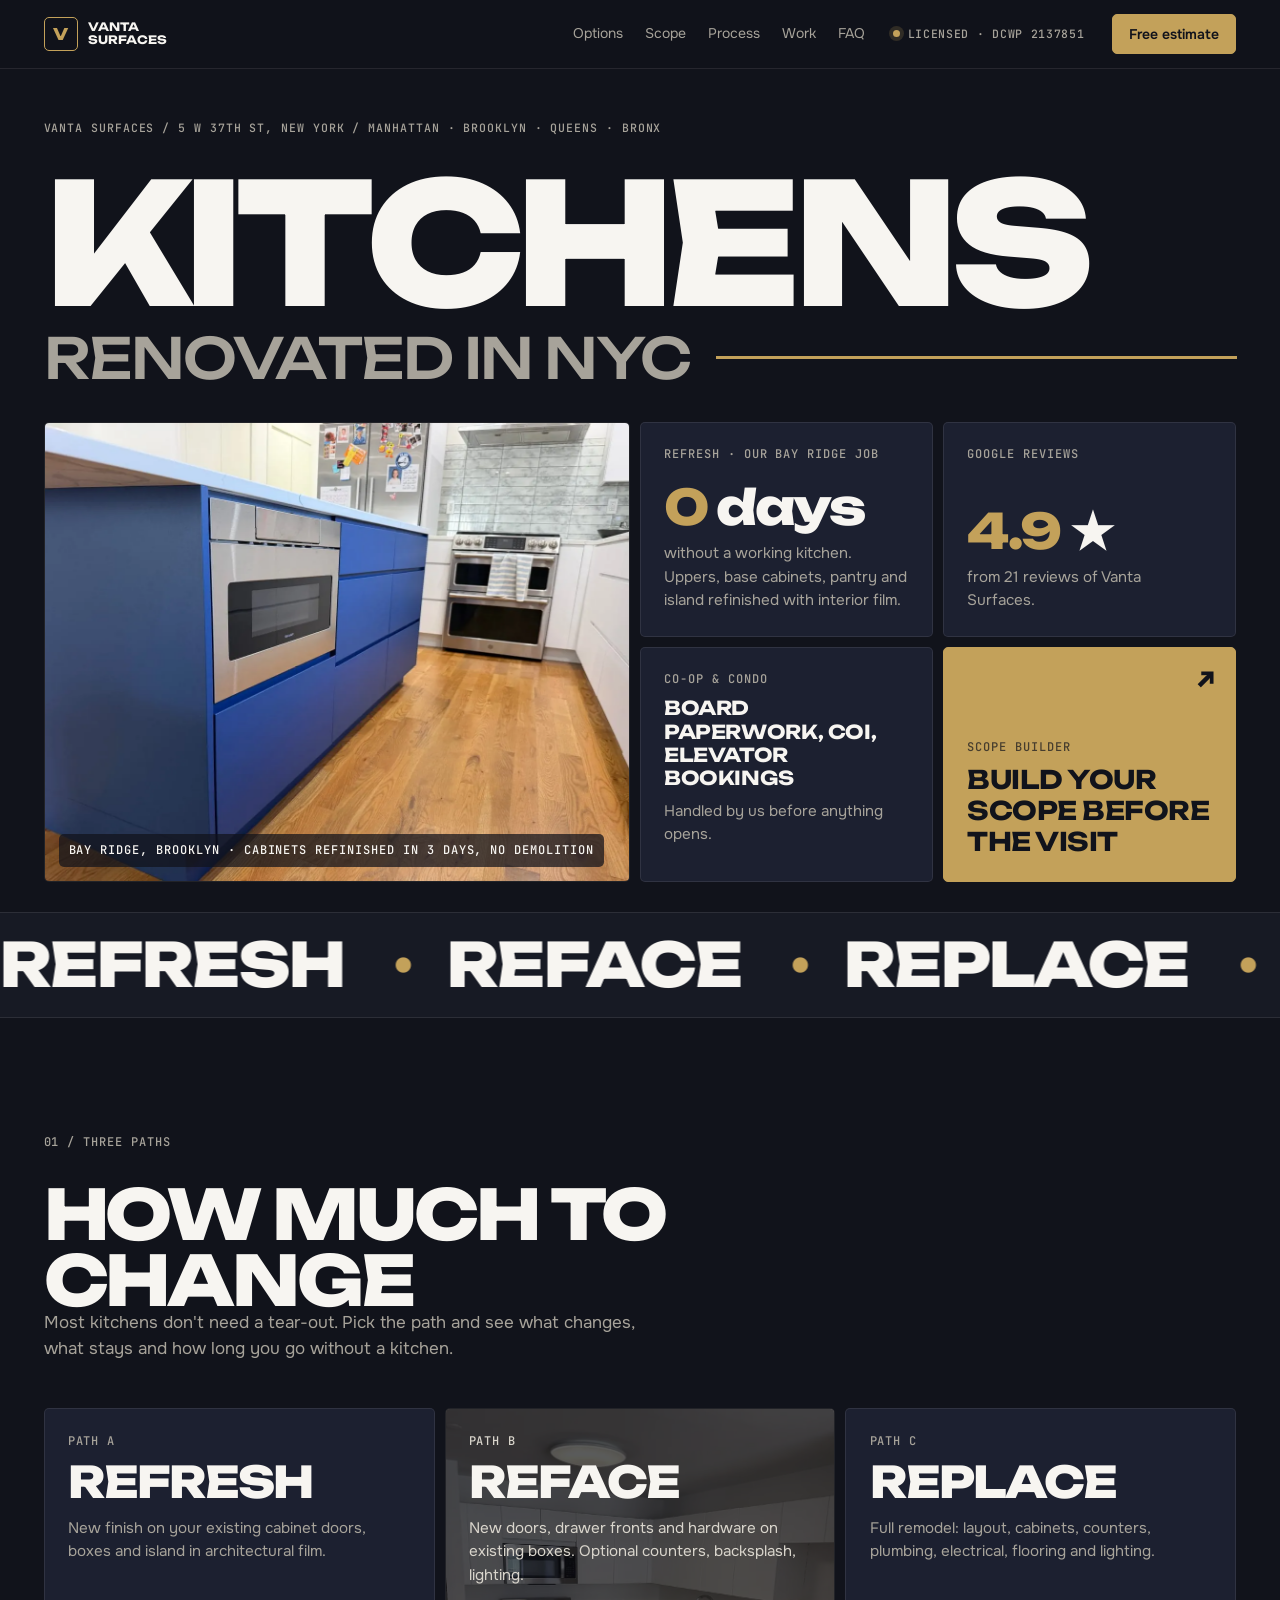
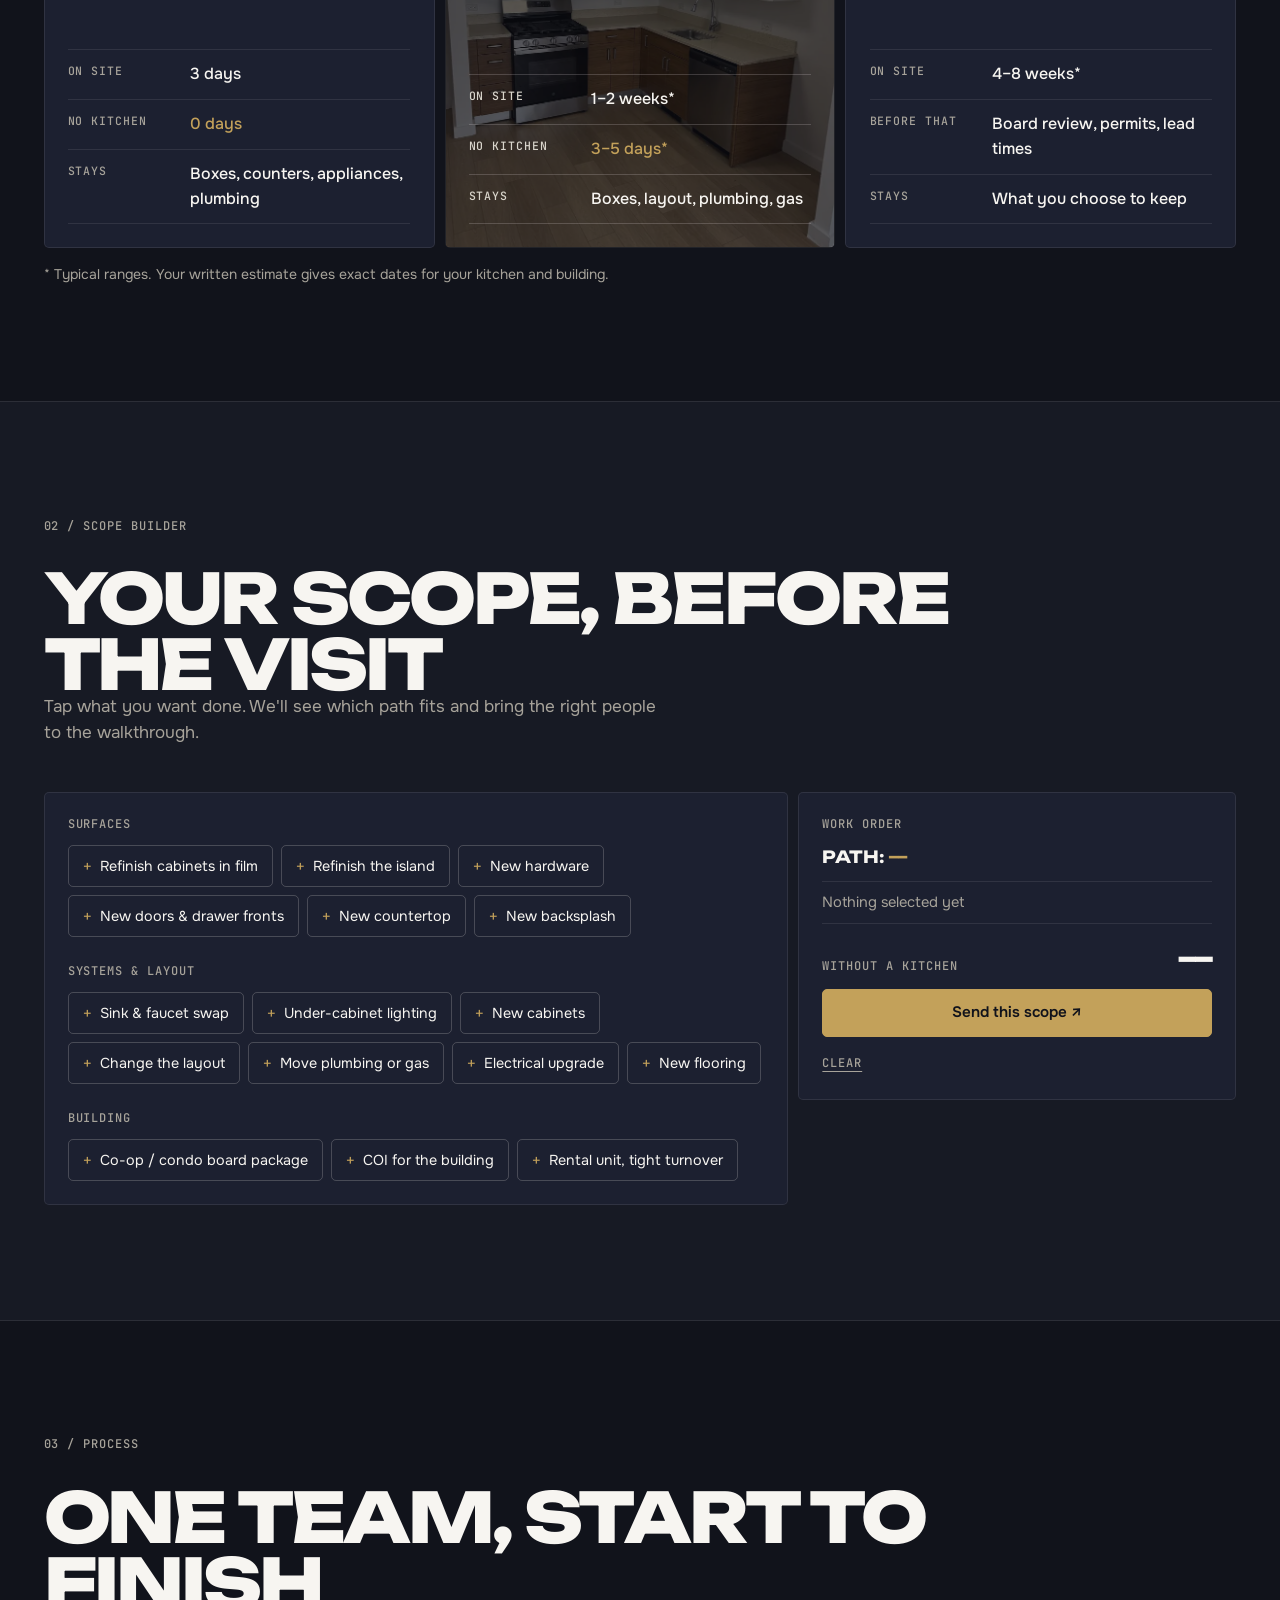
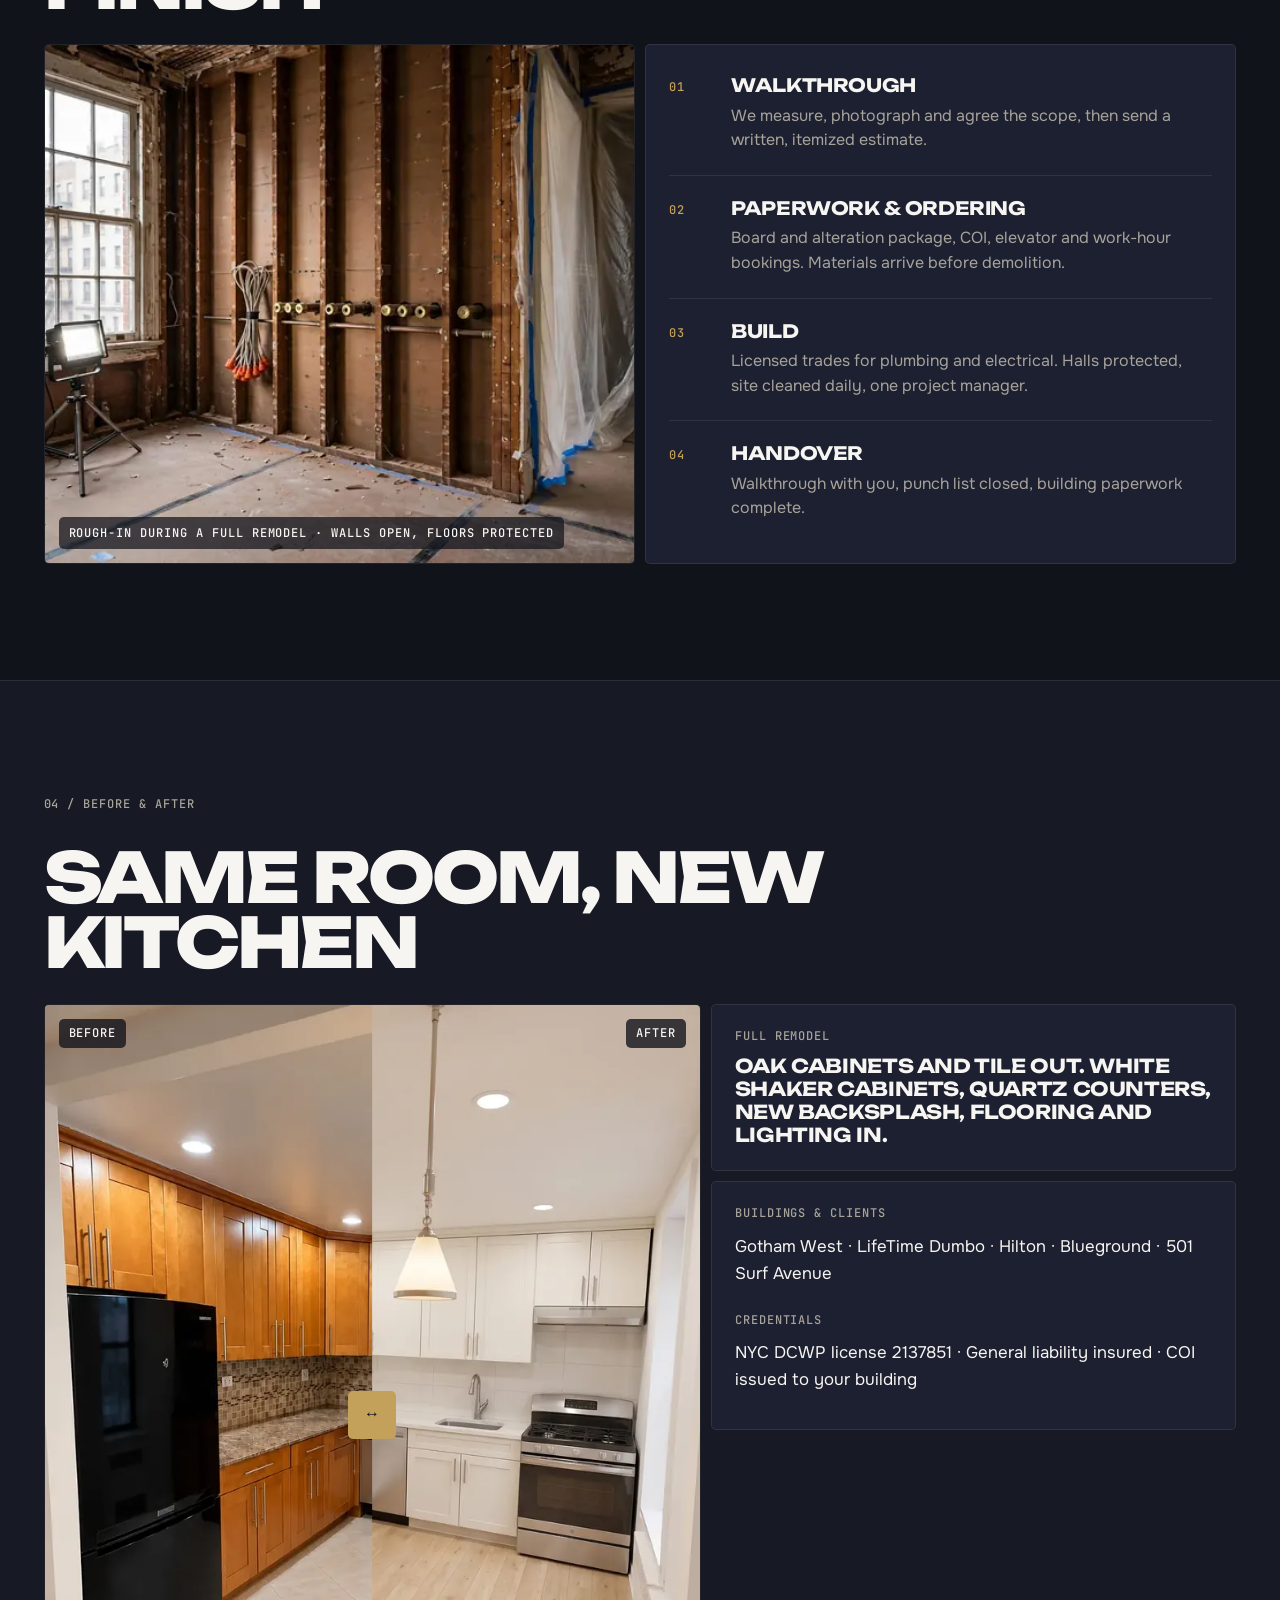
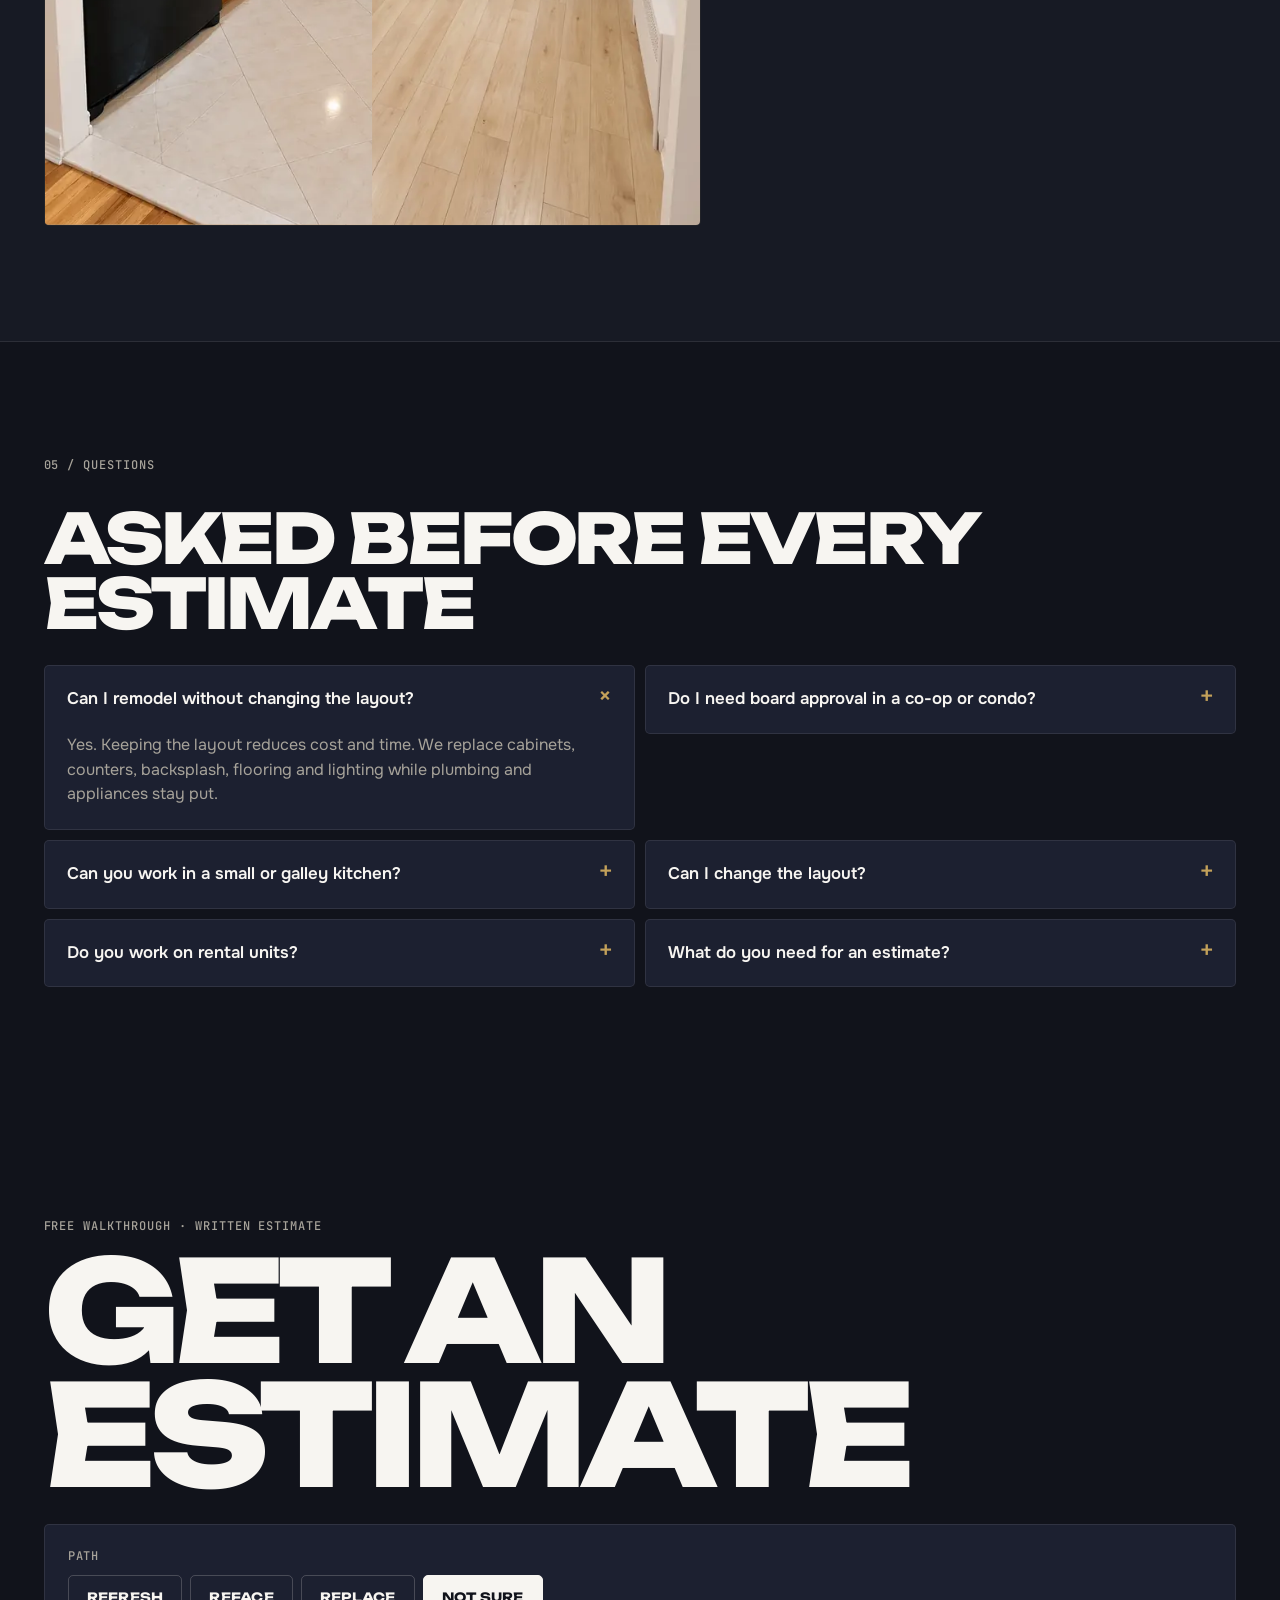
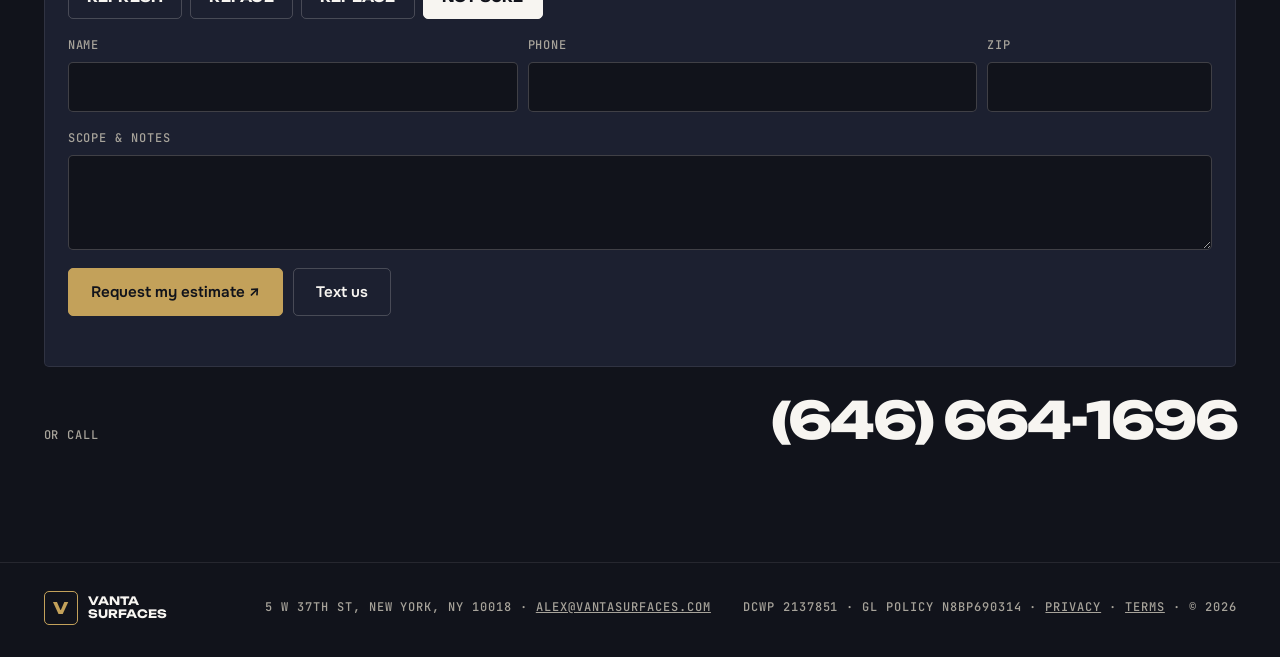
==== commit 417469ba: "Redesign kitchen landing in dark bento style with motion layer Dark bento layout, wide display type " ====
--- a/kitchen-renovation/index.html
+++ b/kitchen-renovation/index.html
@@ -9,9 +9,10 @@
 <meta property="og:title" content="Kitchen Renovation in NYC | Vanta Surfaces">
 <meta property="og:description" content="Refresh, reface or fully replace your kitchen. Free walkthrough and written estimate.">
 <meta property="og:image" content="img/bayridge-island-1600.webp">
+<meta name="theme-color" content="#11131b">
 <link rel="preconnect" href="https://fonts.googleapis.com">
 <link rel="preconnect" href="https://fonts.gstatic.com" crossorigin>
-<link rel="stylesheet" href="https://fonts.googleapis.com/css2?family=Lato:wght@300;400;700&display=swap">
+<link rel="stylesheet" href="https://fonts.googleapis.com/css2?family=Unbounded:wght@500;700;800&family=Onest:wght@400;500;600&family=JetBrains+Mono:wght@400;500&display=swap">
 <link rel="preload" as="image" href="img/bayridge-island-1600.webp" fetchpriority="high">
 <link rel="stylesheet" href="styles.css">
 <script type="application/ld+json">
@@ -23,199 +24,255 @@
 <body>
 <a class="skip" href="#main">Skip to content</a>
 
-<header class="bar">
-  <a class="wordmark" href="#top" aria-label="Vanta Surfaces, back to top">Vanta<br>Surfaces</a>
-  <nav aria-label="Sections">
-    <a href="#options">Options</a>
-    <a href="#process">Process</a>
-    <a href="#faq">Questions</a>
+<header class="top">
+  <a class="logo" href="#top" aria-label="Vanta Surfaces, back to top"><span class="logo__mark" aria-hidden="true">V</span><span>Vanta<br>Surfaces</span></a>
+  <nav class="nav" aria-label="Sections">
+    <a href="#paths">Options</a><a href="#scope">Scope</a><a href="#process">Process</a><a href="#work">Work</a><a href="#faq">FAQ</a>
   </nav>
-  <div class="bar-actions">
-    <a class="bar-phone" href="tel:+16466641696">(646) 664-1696</a>
-    <a class="btn btn-small" href="#estimate">Free estimate</a>
-  </div>
+  <span class="lic"><i aria-hidden="true"></i>Licensed · DCWP 2137851</span>
+  <a class="btn btn--sm" href="#book">Free estimate</a>
 </header>
 
 <main id="main">
 
-<!-- HERO: one photograph per option, crossfading -->
-<section class="hero" id="top" aria-labelledby="hero-title">
-  <div class="hero-media" aria-hidden="true">
-    <img class="hero-img is-on" data-for="refresh" src="img/bayridge-island-1600.webp" srcset="img/bayridge-island-800.webp 800w, img/bayridge-island-1600.webp 1280w" sizes="100vw" width="1280" height="960" alt="">
-    <img class="hero-img" data-for="reface" src="img/gotham-after-1600.webp" srcset="img/gotham-after-800.webp 800w, img/gotham-after-1600.webp 1600w" sizes="100vw" width="1600" height="2133" alt="" loading="lazy">
-    <img class="hero-img" data-for="replace" src="img/remodel-after-1600.webp" srcset="img/remodel-after-800.webp 800w, img/remodel-after-1600.webp 1600w" sizes="100vw" width="1600" height="2143" alt="" loading="lazy">
-  </div>
-  <div class="hero-copy">
-    <h1 id="hero-title" class="reveal">NYC kitchen renovation</h1>
-    <p class="hero-lede reveal">Refresh, reface or fully replace. Licensed, insured and co-op ready, run by one team from Midtown.</p>
-    <div class="hero-actions reveal">
-      <a class="btn" href="#estimate">Get a free estimate</a>
-      <a class="link-light" href="tel:+16466641696">Call (646) 664-1696</a>
-    </div>
-  </div>
-  <p class="hero-caption" aria-live="polite"><span data-caption>Two-tone cabinet wrap, Bay Ridge, Brooklyn</span></p>
-</section>
-
-<!-- LIVE THING: refresh / reface / replace -->
-<section class="options" id="options" aria-labelledby="options-title">
-  <div class="options-head">
-    <h2 id="options-title" class="reveal">How much kitchen do you want to change?</h2>
-    <p class="reveal">Most kitchens don't need to be torn out. Pick the option closest to your plan and see what changes, what stays and how long you go without a working kitchen.</p>
-  </div>
-
-  <div class="switch reveal" role="radiogroup" aria-label="Renovation option">
-    <button type="button" role="radio" aria-checked="true" data-option="refresh"><span class="sw-name">Refresh</span><span class="sw-sub">New finish on existing cabinets</span></button>
-    <button type="button" role="radio" aria-checked="false" data-option="reface"><span class="sw-name">Reface</span><span class="sw-sub">New doors, counters, backsplash</span></button>
-    <button type="button" role="radio" aria-checked="false" data-option="replace"><span class="sw-name">Replace</span><span class="sw-sub">Full remodel, new layout possible</span></button>
-  </div>
-
-  <div class="readout" aria-live="polite">
-    <div class="ro-figure">
-      <p class="ro-big" data-k="days">0</p>
-      <p class="ro-label" data-k="daysLabel">days without a working kitchen</p>
-    </div>
-    <dl class="ro-list">
-      <div><dt>On site</dt><dd data-k="time">3 calendar days</dd></div>
-      <div><dt>What's new</dt><dd data-k="new">A new finish on every visible cabinet surface, including the island</dd></div>
-      <div><dt>What stays</dt><dd data-k="stays">Cabinet boxes, countertops, appliances, plumbing</dd></div>
-      <div><dt>Best for</dt><dd data-k="for">Solid cabinets with a tired or dated finish</dd></div>
-    </dl>
-    <p class="ro-note" data-k="note">Based on our Bay Ridge project: uppers, base cabinets, pantry and island refinished with interior film by one installer, no demolition.</p>
-    <a class="btn" href="#estimate" data-k="cta">Get a Refresh estimate</a>
-  </div>
-</section>
-
-<!-- PROCESS -->
-<section class="process" id="process" aria-labelledby="process-title">
-  <figure class="process-photo reveal">
-    <img src="img/stage-rough-in-1600.webp" srcset="img/stage-rough-in-800.webp 800w, img/stage-rough-in-1600.webp 1600w" sizes="(max-width: 860px) 100vw, 50vw" width="1600" height="900" loading="lazy" alt="Open kitchen walls during plumbing and electrical rough-in, floors and doorway protected">
-    <figcaption>Rough-in during a full remodel: walls open, floors and doorways protected.</figcaption>
-  </figure>
-  <div class="process-text">
-    <h2 id="process-title" class="reveal">One team, start to finish</h2>
-    <ol class="steps">
-      <li class="reveal"><strong>At the walkthrough.</strong> We measure, photograph and talk through what you want to change, then send a written, itemized estimate.</li>
-      <li class="reveal"><strong>Before anything opens.</strong> We prepare the board and alteration paperwork, certificates of insurance, elevator and work-hour bookings, and order materials so they arrive before demolition.</li>
-      <li class="reveal"><strong>During the build.</strong> Licensed trades handle plumbing and electrical. Halls and floors stay protected, the site is cleaned daily, and one project manager keeps you updated.</li>
-      <li class="reveal"><strong>At handover.</strong> We walk the kitchen with you, close the punch list and leave your building's paperwork complete.</li>
+<!-- HERO -->
+<section class="hero" id="top">
+  <p class="coord">Vanta Surfaces / 5 W 37th St, New York / Manhattan · Brooklyn · Queens · Bronx</p>
+  <h1 class="mega" aria-label="Kitchen renovation in New York City">
+    <span class="mega__l1">Kitchens</span>
+    <span class="mega__l2"><span>renovated in NYC</span><span class="mega__dash" aria-hidden="true"></span></span>
+  </h1>
+
+  <div class="bento bento--hero">
+    <figure class="tile tile--photo tile--hero">
+      <img src="img/bayridge-island-1600.webp" srcset="img/bayridge-island-800.webp 800w, img/bayridge-island-1600.webp 1280w" sizes="(max-width: 860px) 100vw, 50vw" width="1280" height="960" alt="Blue kitchen island refinished in interior film, Bay Ridge, Brooklyn">
+      <figcaption class="mono">Bay Ridge, Brooklyn · cabinets refinished in 3 days, no demolition</figcaption>
+    </figure>
+    <div class="tile">
+      <p class="mono">Refresh · our Bay Ridge job</p>
+      <p class="tile__big"><span class="acc">0</span> days</p>
+      <p class="tile__sub">without a working kitchen. Uppers, base cabinets, pantry and island refinished with interior film.</p>
+    </div>
+    <div class="tile">
+      <p class="mono">Google reviews</p>
+      <p class="tile__big"><span class="acc">4.9</span> ★</p>
+      <p class="tile__sub">from 21 reviews of Vanta Surfaces.</p>
+    </div>
+    <div class="tile">
+      <p class="mono">Co-op &amp; condo</p>
+      <p class="tile__mid">Board paperwork, COI, elevator bookings</p>
+      <p class="tile__sub">Handled by us before anything opens.</p>
+    </div>
+    <a class="tile tile--cta" href="#scope">
+      <p class="mono">Scope builder</p>
+      <p class="tile__mid">Build your scope before the visit</p>
+      <span class="tile__arrow" aria-hidden="true">↗</span>
+    </a>
+  </div>
+</section>
+
+<div class="ticker" aria-hidden="true"><div class="ticker__track"><span>Refresh <i>·</i></span><span>Reface <i>·</i></span><span>Replace <i>·</i></span><span>Co-op ready <i>·</i></span><span>Condo ready <i>·</i></span><span>Bay Ridge <i>·</i></span><span>Gotham West <i>·</i></span><span>Coney Island <i>·</i></span><span>Dumbo <i>·</i></span></div></div>
+
+<!-- 01 PATHS -->
+<section class="sec" id="paths">
+  <div class="sec__head">
+    <p class="mono">01 / Three paths</p>
+    <h2 class="h2">How much to change</h2>
+    <p class="lead">Most kitchens don't need a tear-out. Pick the path and see what changes, what stays and how long you go without a kitchen.</p>
+  </div>
+  <div class="bento bento--three">
+    <article class="tile path">
+      <p class="mono">Path A</p>
+      <h3 class="path__name">Refresh</h3>
+      <p class="tile__sub">New finish on your existing cabinet doors, boxes and island in architectural film.</p>
+      <dl class="kv">
+        <div><dt>On site</dt><dd>3 days</dd></div>
+        <div><dt>No kitchen</dt><dd class="acc">0 days</dd></div>
+        <div><dt>Stays</dt><dd>Boxes, counters, appliances, plumbing</dd></div>
+      </dl>
+    </article>
+    <article class="tile path tile--photo path--img">
+      <img src="img/gotham-after-800.webp" width="800" height="1067" loading="lazy" alt="Upper cabinets resurfaced in walnut finish, Gotham West, Manhattan">
+      <div class="path__body">
+        <p class="mono">Path B</p>
+        <h3 class="path__name">Reface</h3>
+        <p class="tile__sub">New doors, drawer fronts and hardware on existing boxes. Optional counters, backsplash, lighting.</p>
+        <dl class="kv">
+          <div><dt>On site</dt><dd>1–2 weeks*</dd></div>
+          <div><dt>No kitchen</dt><dd class="acc">3–5 days*</dd></div>
+          <div><dt>Stays</dt><dd>Boxes, layout, plumbing, gas</dd></div>
+        </dl>
+      </div>
+    </article>
+    <article class="tile path">
+      <p class="mono">Path C</p>
+      <h3 class="path__name">Replace</h3>
+      <p class="tile__sub">Full remodel: layout, cabinets, counters, plumbing, electrical, flooring and lighting.</p>
+      <dl class="kv">
+        <div><dt>On site</dt><dd>4–8 weeks*</dd></div>
+        <div><dt>Before that</dt><dd>Board review, permits, lead times</dd></div>
+        <div><dt>Stays</dt><dd>What you choose to keep</dd></div>
+      </dl>
+    </article>
+  </div>
+  <p class="note">* Typical ranges. Your written estimate gives exact dates for your kitchen and building.</p>
+</section>
+
+<!-- 02 SCOPE BUILDER -->
+<section class="sec sec--panel" id="scope">
+  <div class="sec__head">
+    <p class="mono">02 / Scope builder</p>
+    <h2 class="h2">Your scope, before the visit</h2>
+    <p class="lead">Tap what you want done. We'll see which path fits and bring the right people to the walkthrough.</p>
+  </div>
+  <div class="calc">
+    <div class="calc__panel tile">
+      <div class="calc__group">
+        <p class="mono">Surfaces</p>
+        <div class="chips">
+          <button type="button" class="chip" data-lvl="1" aria-pressed="false">Refinish cabinets in film</button>
+          <button type="button" class="chip" data-lvl="1" aria-pressed="false">Refinish the island</button>
+          <button type="button" class="chip" data-lvl="1" aria-pressed="false">New hardware</button>
+          <button type="button" class="chip" data-lvl="2" aria-pressed="false">New doors &amp; drawer fronts</button>
+          <button type="button" class="chip" data-lvl="2" aria-pressed="false">New countertop</button>
+          <button type="button" class="chip" data-lvl="2" aria-pressed="false">New backsplash</button>
+        </div>
+      </div>
+      <div class="calc__group">
+        <p class="mono">Systems &amp; layout</p>
+        <div class="chips">
+          <button type="button" class="chip" data-lvl="2" aria-pressed="false">Sink &amp; faucet swap</button>
+          <button type="button" class="chip" data-lvl="2" aria-pressed="false">Under-cabinet lighting</button>
+          <button type="button" class="chip" data-lvl="3" aria-pressed="false">New cabinets</button>
+          <button type="button" class="chip" data-lvl="3" aria-pressed="false">Change the layout</button>
+          <button type="button" class="chip" data-lvl="3" aria-pressed="false">Move plumbing or gas</button>
+          <button type="button" class="chip" data-lvl="3" aria-pressed="false">Electrical upgrade</button>
+          <button type="button" class="chip" data-lvl="3" aria-pressed="false">New flooring</button>
+        </div>
+      </div>
+      <div class="calc__group">
+        <p class="mono">Building</p>
+        <div class="chips">
+          <button type="button" class="chip" data-lvl="0" aria-pressed="false">Co-op / condo board package</button>
+          <button type="button" class="chip" data-lvl="0" aria-pressed="false">COI for the building</button>
+          <button type="button" class="chip" data-lvl="0" aria-pressed="false">Rental unit, tight turnover</button>
+        </div>
+      </div>
+    </div>
+    <aside class="check tile" aria-live="polite">
+      <p class="mono">Work order</p>
+      <p class="check__path">Path: <strong data-path>—</strong></p>
+      <ul class="check__list" data-list><li class="check__empty">Nothing selected yet</li></ul>
+      <div class="check__total"><span class="mono">Without a kitchen</span><strong data-days>—</strong></div>
+      <a class="btn btn--wide" href="#book" data-send>Send this scope ↗</a>
+      <button type="button" class="check__reset mono" data-reset>Clear</button>
+    </aside>
+  </div>
+</section>
+
+<!-- 03 PROCESS -->
+<section class="sec" id="process">
+  <div class="sec__head">
+    <p class="mono">03 / Process</p>
+    <h2 class="h2">One team, start to finish</h2>
+  </div>
+  <div class="visit">
+    <figure class="tile tile--photo visit__photo">
+      <img src="img/stage-rough-in-1600.webp" srcset="img/stage-rough-in-800.webp 800w, img/stage-rough-in-1600.webp 1600w" sizes="(max-width: 860px) 100vw, 50vw" width="1600" height="900" loading="lazy" alt="Kitchen walls open during plumbing and electrical rough-in, floors protected">
+      <figcaption class="mono">Rough-in during a full remodel · walls open, floors protected</figcaption>
+    </figure>
+    <ol class="tile steps">
+      <li><span class="mono">01</span><div><strong>Walkthrough</strong><p>We measure, photograph and agree the scope, then send a written, itemized estimate.</p></div></li>
+      <li><span class="mono">02</span><div><strong>Paperwork &amp; ordering</strong><p>Board and alteration package, COI, elevator and work-hour bookings. Materials arrive before demolition.</p></div></li>
+      <li><span class="mono">03</span><div><strong>Build</strong><p>Licensed trades for plumbing and electrical. Halls protected, site cleaned daily, one project manager.</p></div></li>
+      <li><span class="mono">04</span><div><strong>Handover</strong><p>Walkthrough with you, punch list closed, building paperwork complete.</p></div></li>
     </ol>
   </div>
 </section>
 
-<!-- BEFORE / AFTER -->
-<section class="compare" id="work" aria-labelledby="compare-title">
-  <div class="compare-text">
-    <h2 id="compare-title" class="reveal">Same room, new kitchen</h2>
-    <p class="reveal">A full remodel: dated oak cabinets and tile replaced with white shaker cabinets, quartz counters, a new backsplash, flooring and lighting.</p>
-    <p class="reveal compare-hint">Drag the handle to compare.</p>
-  </div>
-  <div class="ba reveal" style="--pos:50%">
-    <img class="ba-after" src="img/remodel-after-1600.webp" srcset="img/remodel-after-800.webp 800w, img/remodel-after-1600.webp 1600w" sizes="(max-width: 860px) 100vw, 45vw" width="1600" height="2143" loading="lazy" alt="Kitchen after renovation: white shaker cabinets, quartz counters, light wood floor">
-    <div class="ba-before-wrap"><img class="ba-before" src="img/remodel-before-1600.webp" srcset="img/remodel-before-800.webp 800w, img/remodel-before-1600.webp 1086w" sizes="(max-width: 860px) 100vw, 45vw" width="1086" height="1448" loading="lazy" alt="The same kitchen before renovation: oak cabinets and tile floor"></div>
-    <span class="ba-tag ba-tag-before" aria-hidden="true">Before</span>
-    <span class="ba-tag ba-tag-after" aria-hidden="true">After</span>
-    <span class="ba-handle" aria-hidden="true">&#8596;</span>
-    <input class="ba-range" type="range" min="0" max="100" value="50" aria-label="Compare before and after">
-  </div>
-</section>
-
-<!-- PROOF -->
-<section class="proof" aria-labelledby="proof-title">
-  <h2 id="proof-title" class="reveal">Where we've worked</h2>
-  <div class="proof-cols">
-    <ul class="reveal">
-      <li class="kind">Buildings and clients</li>
-      <li>Gotham West</li><li>LifeTime Dumbo</li><li>Hilton</li><li>Blueground</li><li>501 Surf Avenue</li>
-    </ul>
-    <ul class="reveal">
-      <li class="kind">Neighborhoods</li>
-      <li>Bay Ridge</li><li>Coney Island</li><li>Dumbo</li><li>Forest Hills</li><li>Astoria</li><li>West Village</li><li>Midtown East</li><li>Financial District</li>
-    </ul>
-    <ul class="reveal">
-      <li class="kind">Credentials</li>
-      <li>Licensed by NYC DCWP, no. 2137851</li><li>General liability insured</li><li>COI issued to your building</li><li>4.9 on Google from 21 reviews</li>
-    </ul>
-  </div>
-</section>
-
-<!-- FAQ -->
-<section class="faq" id="faq" aria-labelledby="faq-title">
-  <div class="faq-side">
-    <h2 id="faq-title" class="reveal">Questions owners ask first</h2>
-    <ul class="facts reveal">
-      <li>Free walkthrough and written estimate</li>
-      <li>Manhattan, Brooklyn, Queens and the Bronx</li>
-      <li>Office at 5 W 37th St, New York, NY 10018</li>
-    </ul>
-    <a class="btn reveal" href="#estimate">Get a free estimate</a>
-  </div>
-  <div class="faq-list">
-    <details class="reveal" open>
-      <summary>Can I remodel without changing the layout?</summary>
-      <p>Yes. Keeping the layout reduces cost and construction time. We can replace cabinets, countertops, backsplash, flooring and lighting while plumbing and appliances stay where they are.</p>
-    </details>
-    <details class="reveal">
-      <summary>Do I need board approval in a co-op or condo?</summary>
-      <p>For most work beyond a refresh, yes. We prepare the alteration agreement paperwork, certificates of insurance and work schedule your building asks for, and coordinate with the managing agent.</p>
-    </details>
-    <details class="reveal">
-      <summary>Can you work in a small or galley kitchen?</summary>
-      <p>Yes. We renovate compact apartment and galley kitchens, using space-efficient cabinetry, more storage, better lighting and durable surfaces without unnecessary structural changes.</p>
-    </details>
-    <details class="reveal">
-      <summary>Can I change the layout?</summary>
-      <p>Often, depending on plumbing, electrical, structure and building rules. We review the proposed changes and coordinate the licensed trades and any permits required.</p>
-    </details>
-    <details class="reveal">
-      <summary>Do you renovate kitchens in rental units?</summary>
-      <p>Yes. We work with landlords and property managers on cabinets, countertops, backsplash, flooring, painting and fixtures, planned around turnover dates and budget.</p>
-    </details>
-    <details class="reveal">
-      <summary>What do you need for an estimate?</summary>
-      <p>The address, photos of the current kitchen, rough measurements and what you want to change. Drawings, material ideas or a budget range help too. We then schedule a walkthrough if needed.</p>
-    </details>
-  </div>
-</section>
-
-<!-- ESTIMATE FORM -->
-<section class="estimate" id="estimate" aria-labelledby="estimate-title">
-  <div class="estimate-text">
-    <h2 id="estimate-title" class="reveal">Get a free kitchen estimate</h2>
-    <p class="reveal">Tell us about the kitchen and we'll call you back to schedule a walkthrough. The estimate is free and comes in writing.</p>
-    <p class="reveal estimate-direct">Prefer to talk? <a href="tel:+16466641696">(646) 664-1696</a><br><a href="mailto:alex@vantasurfaces.com">alex@vantasurfaces.com</a></p>
-  </div>
-  <form class="form reveal" id="estimate-form" novalidate>
-    <div class="field"><label for="f-name">Name</label><input id="f-name" name="name" autocomplete="name" required></div>
-    <div class="field"><label for="f-phone">Phone</label><input id="f-phone" name="phone" type="tel" autocomplete="tel" required></div>
-    <div class="field"><label for="f-email">Email</label><input id="f-email" name="email" type="email" autocomplete="email"></div>
-    <div class="field"><label for="f-zip">ZIP code</label><input id="f-zip" name="zip" inputmode="numeric" autocomplete="postal-code" maxlength="5"></div>
-    <div class="field field-wide"><label for="f-option">What are you planning?</label>
-      <select id="f-option" name="option">
-        <option value="Refresh">Refresh: new finish on existing cabinets</option>
-        <option value="Reface">Reface: new doors, counters, backsplash</option>
-        <option value="Replace">Replace: full remodel</option>
-        <option value="Not sure yet">Not sure yet</option>
-      </select></div>
-    <div class="field field-wide"><label for="f-msg">About the kitchen <span class="opt">(optional)</span></label><textarea id="f-msg" name="message" rows="3"></textarea></div>
-    <button class="btn btn-wide" type="submit">Request my estimate</button>
-    <p class="form-status" role="status" aria-live="polite"></p>
+<!-- 04 WORK -->
+<section class="sec sec--panel" id="work">
+  <div class="sec__head">
+    <p class="mono">04 / Before &amp; after</p>
+    <h2 class="h2">Same room, new kitchen</h2>
+  </div>
+  <div class="work">
+    <div class="ba tile" style="--pos:50%">
+      <img class="ba__after" src="img/remodel-after-1600.webp" srcset="img/remodel-after-800.webp 800w, img/remodel-after-1600.webp 1600w" sizes="(max-width: 860px) 100vw, 45vw" width="1600" height="2143" loading="lazy" alt="Kitchen after renovation: white shaker cabinets, light wood floor">
+      <div class="ba__before"><img src="img/remodel-before-1600.webp" srcset="img/remodel-before-800.webp 800w, img/remodel-before-1600.webp 1086w" sizes="(max-width: 860px) 100vw, 45vw" width="1086" height="1448" loading="lazy" alt="The same kitchen before: oak cabinets, tile floor"></div>
+      <span class="ba__tag ba__tag--l mono" aria-hidden="true">Before</span><span class="ba__tag ba__tag--r mono" aria-hidden="true">After</span>
+      <span class="ba__handle" aria-hidden="true">↔</span>
+      <input class="ba__range" type="range" min="0" max="100" value="50" aria-label="Compare before and after">
+    </div>
+    <div class="work__side">
+      <div class="tile">
+        <p class="mono">Full remodel</p>
+        <p class="tile__mid">Oak cabinets and tile out. White shaker cabinets, quartz counters, new backsplash, flooring and lighting in.</p>
+      </div>
+      <div class="tile proof">
+        <p class="mono">Buildings &amp; clients</p>
+        <p class="proof__list">Gotham West · LifeTime Dumbo · Hilton · Blueground · 501 Surf Avenue</p>
+        <p class="mono">Credentials</p>
+        <p class="proof__list">NYC DCWP license 2137851 · General liability insured · COI issued to your building</p>
+      </div>
+    </div>
+  </div>
+</section>
+
+<!-- 05 FAQ -->
+<section class="sec" id="faq">
+  <div class="sec__head">
+    <p class="mono">05 / Questions</p>
+    <h2 class="h2">Asked before every estimate</h2>
+  </div>
+  <div class="faq">
+    <details class="tile" open><summary>Can I remodel without changing the layout?</summary><p>Yes. Keeping the layout reduces cost and time. We replace cabinets, counters, backsplash, flooring and lighting while plumbing and appliances stay put.</p></details>
+    <details class="tile"><summary>Do I need board approval in a co-op or condo?</summary><p>For most work beyond a refresh, yes. We prepare the alteration paperwork, COI and work schedule your building asks for and coordinate with the managing agent.</p></details>
+    <details class="tile"><summary>Can you work in a small or galley kitchen?</summary><p>Yes. Compact and galley kitchens get space-efficient cabinetry, more storage and better lighting without unnecessary structural work.</p></details>
+    <details class="tile"><summary>Can I change the layout?</summary><p>Often, depending on plumbing, electrical, structure and building rules. We review the change and coordinate licensed trades and permits.</p></details>
+    <details class="tile"><summary>Do you work on rental units?</summary><p>Yes. We work with landlords and property managers, planning cabinets, counters, flooring, paint and fixtures around turnover dates.</p></details>
+    <details class="tile"><summary>What do you need for an estimate?</summary><p>The address, photos of the kitchen, rough measurements and what you want changed. A budget range or material ideas help too.</p></details>
+  </div>
+</section>
+
+<!-- BOOK -->
+<section class="book" id="book">
+  <div class="book__head">
+    <p class="mono">Free walkthrough · written estimate</p>
+    <h2 class="book__title">Get an estimate</h2>
+  </div>
+  <form class="booking tile" id="estimate-form" novalidate>
+    <fieldset class="booking__paths">
+      <legend class="mono">Path</legend>
+      <label><input type="radio" name="option" value="Refresh"><span>Refresh</span></label>
+      <label><input type="radio" name="option" value="Reface"><span>Reface</span></label>
+      <label><input type="radio" name="option" value="Replace"><span>Replace</span></label>
+      <label><input type="radio" name="option" value="Not sure yet" checked><span>Not sure</span></label>
+    </fieldset>
+    <div class="booking__row">
+      <label class="fld"><span class="mono">Name</span><input name="name" autocomplete="name" required></label>
+      <label class="fld"><span class="mono">Phone</span><input name="phone" type="tel" autocomplete="tel" required></label>
+      <label class="fld"><span class="mono">ZIP</span><input name="zip" inputmode="numeric" autocomplete="postal-code" maxlength="5"></label>
+    </div>
+    <label class="fld"><span class="mono">Scope &amp; notes</span><textarea name="message" rows="3" data-scope-field></textarea></label>
+    <div class="booking__send">
+      <button class="btn" type="submit">Request my estimate ↗</button>
+      <a class="btn btn--ghost" href="sms:+16466641696" data-sms>Text us</a>
+      <p class="form-status mono" role="status" aria-live="polite"></p>
+    </div>
   </form>
+  <div class="book__call"><span class="mono">Or call</span><a href="tel:+16466641696">(646) 664-1696</a></div>
 </section>
 
 </main>
 
 <footer class="foot">
-  <div class="foot-cols">
-    <ul><li>Office</li><li>5 W 37th St</li><li>New York, NY 10018</li></ul>
-    <ul><li>Contact</li><li><a href="tel:+16466641696">(646) 664-1696</a></li><li><a href="mailto:alex@vantasurfaces.com">alex@vantasurfaces.com</a></li></ul>
-    <ul><li>Services</li><li><a href="https://vantasurfaces.com/kitchen-remodeling/">Kitchen remodeling</a></li><li><a href="https://vantasurfaces.com/bathroom-renovation/">Bathroom renovation</a></li><li><a href="https://vantasurfaces.com/full-home-remodeling/">Full home remodeling</a></li></ul>
-    <ul><li>Licensed and insured</li><li>NYC DCWP no. 2137851</li><li>General liability policy N8BP690314</li></ul>
-  </div>
-  <p class="foot-word" aria-hidden="true">Vanta Surfaces</p>
-  <p class="foot-legal">© 2026 Vanta Surfaces · <a href="https://vantasurfaces.com/privacy-policy/">Privacy policy</a> · <a href="https://vantasurfaces.com/terms-conditions/">Terms</a></p>
+  <span class="logo"><span class="logo__mark" aria-hidden="true">V</span><span>Vanta<br>Surfaces</span></span>
+  <p class="mono">5 W 37th St, New York, NY 10018 · <a href="mailto:alex@vantasurfaces.com">alex@vantasurfaces.com</a></p>
+  <p class="mono">DCWP 2137851 · GL policy N8BP690314 · <a href="https://vantasurfaces.com/privacy-policy/">Privacy</a> · <a href="https://vantasurfaces.com/terms-conditions/">Terms</a> · © 2026</p>
 </footer>
 
-<div class="mobile-cta"><a class="btn btn-wide" href="#estimate">Get a free estimate</a><a class="mc-call" href="tel:+16466641696" aria-label="Call (646) 664-1696">Call</a></div>
+<div class="mobile-cta"><a class="btn btn--wide" href="#book">Free estimate</a><a class="btn btn--ghost" href="tel:+16466641696">Call</a></div>
 
 <script src="app.js" defer></script>
 </body>
--- a/kitchen-renovation/styles.css
+++ b/kitchen-renovation/styles.css
@@ -1,247 +1,303 @@
-/* Vanta Surfaces — kitchen renovation landing
-   Direction: photographs at uneven sizes; palette and type of the vantasurfaces.com service pages (gold #c3a15a, ink #11131b, Lato + Helvetica). */
+/* Vanta Surfaces — kitchen renovation landing.
+   Layout and motion modelled on the "motorsport brutalism" reference (dark bento, wide display type, mono labels),
+   colours from vantasurfaces.com: ink #11131b, gold #c3a15a, warm light #f7f5f1. */
 :root {
-  /* Palette of the vantasurfaces.com service pages (vanta-elementor-blocks) */
-  --bg: #f7f5f1;
-  --surface: #efe9df;
-  --ink: #11131b;
-  --text: #383b45;
-  --muted: #62605c;
+  --bg: #11131b;
+  --panel: #171a24;
+  --tile: #1c2030;
+  --line: rgba(247, 245, 241, .09);
+  --line-hi: rgba(247, 245, 241, .2);
+  --fg: #f7f5f1;
+  --muted: #a7a39a;
   --accent: #c3a15a;
-  --accent-ink: #11131b;
-  --accent-press: #a9853f;
-  --dark: #11131b;
-  --on-dark: #f7f5f1;
-  --on-dark-muted: #b8b2a6;
-
-  --font: "Lato", "Helvetica Neue", Arial, sans-serif;
-  --font-head: "Helvetica Neue", Helvetica, Arial, sans-serif;
-  --s-display: clamp(2.6rem, 6.2vw, 6rem);
-  --s-h2: clamp(1.9rem, 3.4vw, 3rem);
-  --s-lead: clamp(1.125rem, 1.4vw, 1.3rem);
-  --s-body: 1.0625rem;
-  --s-small: 0.875rem;
-
-  --m: clamp(16px, 5vw, 72px);
-  --gap: clamp(120px, 14vw, 220px);
-  --ease: cubic-bezier(.2, .7, .1, 1);
+  --accent-hi: #d4b673;
+  --on-accent: #11131b;
+  --ok: #c3a15a;
+
+  --f-display: "Unbounded", "Helvetica Neue", Arial, sans-serif;
+  --f-text: "Onest", "Helvetica Neue", Arial, sans-serif;
+  --f-mono: "JetBrains Mono", ui-monospace, Menlo, monospace;
+
+  --r: 5px;
+  --gap: 10px;
+  --m: clamp(16px, 3.4vw, 48px);
+  --ease: cubic-bezier(.2, .8, .2, 1);
 }
 
 *, *::before, *::after { box-sizing: border-box; }
 html { scroll-behavior: smooth; -webkit-text-size-adjust: 100%; }
-body { margin: 0; background: var(--bg); color: var(--text); font: 400 var(--s-body)/1.55 var(--font); }
+body { margin: 0; background: var(--bg); color: var(--fg); font: 400 1rem/1.55 var(--f-text); overflow-x: hidden; }
 img { display: block; max-width: 100%; height: auto; }
 a { color: inherit; }
-h1, h2 { font-family: var(--font-head); font-weight: 700; color: inherit; letter-spacing: -0.035em; line-height: 1.02; margin: 0; text-wrap: balance; }
-h2 { font-size: var(--s-h2); color: var(--ink); }
-p { margin: 0; }
-:focus-visible { outline: 3px solid var(--accent); outline-offset: 3px; }
-.skip { position: absolute; left: -999px; top: 8px; background: var(--ink); color: var(--bg); padding: 10px 14px; z-index: 50; }
+p, h1, h2, h3, figure, dl, dd { margin: 0; }
+button { font: inherit; color: inherit; }
+:focus-visible { outline: 2px solid var(--accent); outline-offset: 3px; }
+.skip { position: absolute; left: -999px; top: 8px; z-index: 100; background: var(--accent); color: var(--on-accent); padding: 10px 14px; }
 .skip:focus { left: 8px; }
 
-/* Buttons: square corners, one fill */
+.mono { font: 500 .75rem/1.4 var(--f-mono); letter-spacing: .08em; text-transform: uppercase; color: var(--muted); }
+.acc { color: var(--accent); }
+
+/* Buttons */
 .btn {
-  display: inline-flex; align-items: center; justify-content: center; min-height: 52px; padding: 0 28px;
-  background: var(--accent); color: var(--accent-ink); font: 700 1rem/1 var(--font); letter-spacing: .01em; text-decoration: none;
-  border: 0; cursor: pointer; transition: transform .25s var(--ease), background-color .25s var(--ease);
-}
-.btn:hover { background: var(--accent-press); transform: translateY(-2px); }
-.btn:active { transform: translateY(0) scale(.98); }
-.btn-small { min-height: 44px; padding: 0 18px; font-size: .875rem; }
-.btn-wide { width: 100%; }
-
-/* Bar */
-.bar {
-  position: absolute; inset: 0 0 auto; z-index: 10; display: flex; align-items: flex-start; justify-content: space-between; gap: 24px;
-  padding: 24px var(--m); color: #fff; font-size: var(--s-small);
-}
-.wordmark { font-family: var(--font-head); font-weight: 700; text-decoration: none; line-height: 1.15; font-size: 0.9375rem; letter-spacing: -0.01em; }
-.bar nav { display: flex; gap: 28px; padding-top: 10px; }
-.bar nav a, .bar-phone { text-decoration: none; position: relative; padding-bottom: 4px; }
-.bar nav a::after, .bar-phone::after { content: ""; position: absolute; left: 0; right: 0; bottom: 0; height: 2px; background: currentColor; transform: scaleX(0); transform-origin: left; transition: transform .3s var(--ease); }
-.bar nav a:hover::after, .bar-phone:hover::after { transform: scaleX(1); }
-.bar-actions { display: flex; align-items: center; gap: 22px; }
+  display: inline-flex; align-items: center; justify-content: center; gap: 8px; min-height: 48px; padding: 0 22px;
+  border: 1px solid var(--accent); border-radius: var(--r); background: var(--accent); color: var(--on-accent);
+  font: 600 .95rem/1 var(--f-text); text-decoration: none; cursor: pointer;
+  transition: background .2s, color .2s, border-color .2s, transform .35s var(--ease);
+}
+.btn:hover { background: var(--accent-hi); border-color: var(--accent-hi); }
+.btn:active { transform: scale(.98); }
+.btn--sm { min-height: 40px; padding: 0 16px; font-size: .875rem; }
+.btn--wide { width: 100%; }
+.btn--ghost { background: transparent; color: var(--fg); border-color: var(--line-hi); }
+.btn--ghost:hover { background: transparent; border-color: var(--fg); }
+
+/* Header */
+.top {
+  position: sticky; top: 0; z-index: 60; display: flex; align-items: center; gap: 28px;
+  padding: 14px var(--m); background: rgba(17, 19, 27, .92); border-bottom: 1px solid var(--line);
+  -webkit-backdrop-filter: saturate(140%) blur(10px); backdrop-filter: saturate(140%) blur(10px);
+}
+.logo { display: inline-flex; align-items: center; gap: 10px; text-decoration: none; font: 700 .72rem/1.1 var(--f-display); text-transform: uppercase; letter-spacing: .02em; }
+.logo__mark { display: grid; place-items: center; width: 34px; height: 34px; border: 1px solid var(--accent); color: var(--accent); border-radius: var(--r); font: 800 1rem/1 var(--f-display); }
+.nav { display: flex; gap: 22px; margin-left: auto; font-size: .875rem; color: var(--muted); }
+.nav a { text-decoration: none; transition: color .2s; }
+.nav a:hover { color: var(--fg); }
+.lic { display: inline-flex; align-items: center; gap: 8px; font: 500 .72rem/1 var(--f-mono); letter-spacing: .06em; text-transform: uppercase; color: var(--muted); }
+.lic i { width: 7px; height: 7px; border-radius: 50%; background: var(--accent); box-shadow: 0 0 0 4px rgba(195, 161, 90, .18); }
 
 /* Hero */
-.hero { position: relative; min-height: 100svh; display: grid; align-items: end; color: #fff; overflow: hidden; background: var(--dark); }
-.hero-media { position: absolute; inset: 0; }
-.hero-img {
-  position: absolute; inset: 0; width: 100%; height: 100%; object-fit: cover; opacity: 0;
-  transition: opacity 1.6s ease; transform: scale(1.06); animation: drift 22s ease-in-out infinite alternate;
-}
-.hero-img[data-for="reface"] { object-position: 50% 62%; }
-.hero-img[data-for="replace"] { object-position: 50% 55%; }
-.hero-img.is-on { opacity: 1; }
-@keyframes drift { from { transform: scale(1.06) translate3d(0, 0, 0); } to { transform: scale(1.12) translate3d(-1.5%, -1%, 0); } }
-.hero::after { /* neutral scrim behind the type only — taste-skill-ignore */
-  content: ""; position: absolute; inset: 0; pointer-events: none;
-  background: linear-gradient(to top, /* taste-skill-ignore */ rgba(15, 18, 24, .78) 0%, rgba(15, 18, 24, .35) 45%, rgba(15, 18, 24, 0) 70%),
-              linear-gradient(to bottom, /* taste-skill-ignore */ rgba(15, 18, 24, .45), rgba(15, 18, 24, 0) 22%);
-}
-.hero-copy { position: relative; z-index: 2; padding: 0 var(--m) clamp(40px, 7vh, 80px); max-width: 1200px; }
-.hero h1 { font-size: var(--s-display); max-width: 12ch; }
-.hero-lede { margin-top: 36px; font-size: var(--s-lead); max-width: 34ch; line-height: 1.5; }
-.hero-actions { margin-top: 32px; display: flex; flex-wrap: wrap; align-items: center; gap: 28px; }
-.link-light { color: #fff; font-weight: 500; text-underline-offset: 5px; text-decoration-thickness: 2px; }
-.link-light:hover { color: var(--accent); }
-.hero-caption { position: absolute; z-index: 2; right: var(--m); bottom: clamp(40px, 7vh, 80px); font-size: var(--s-small); color: rgba(255,255,255,.88); max-width: 28ch; text-align: right; }
-
-/* Options (the live thing) */
-.options { padding: var(--gap) var(--m) 0; display: grid; grid-template-columns: repeat(12, minmax(0, 1fr)); column-gap: 24px; }
-.options-head { grid-column: 1 / 8; }
-.options-head p { margin-top: 28px; font-size: var(--s-lead); max-width: 48ch; }
-.switch { grid-column: 1 / -1; margin-top: 64px; display: flex; gap: 0; background: var(--surface); }
-.switch button {
-  flex: 1 1 0; text-align: left; border: 0; background: transparent; color: var(--ink); cursor: pointer;
-  padding: 28px clamp(18px, 2.4vw, 36px); font: inherit; display: grid; gap: 6px; min-height: 120px;
-  transition: flex-grow .5s var(--ease), background-color .35s var(--ease), color .35s var(--ease);
-}
-.switch button[aria-checked="true"] { flex-grow: 1.6; background: var(--ink); color: var(--on-dark); }
-.switch button:hover:not([aria-checked="true"]) { background: #e6dccb; }
-.sw-name { font-family: var(--font-head); font-size: var(--s-h2); font-weight: 700; letter-spacing: -0.02em; line-height: 1.1; }
-.sw-sub { font-size: var(--s-small); color: inherit; opacity: .78; }
-
-.readout { grid-column: 1 / -1; display: grid; grid-template-columns: repeat(12, minmax(0, 1fr)); column-gap: 24px; row-gap: 32px; background: var(--ink); color: var(--on-dark); padding: clamp(32px, 4vw, 64px) clamp(18px, 2.4vw, 36px); }
-.ro-figure { grid-column: 1 / 5; grid-row: 1; }
-.ro-big { color: var(--accent); font-size: clamp(4.5rem, 11vw, 10.5rem); font-weight: 300; letter-spacing: -0.05em; line-height: .9; font-variant-numeric: tabular-nums; }
-.ro-label { margin-top: 14px; font-size: var(--s-lead); color: var(--on-dark); max-width: 18ch; }
-.ro-list { grid-column: 6 / -1; grid-row: 1 / span 3; align-self: start; margin: 0; display: grid; grid-template-columns: repeat(2, minmax(0, 1fr)); gap: 28px 32px; }
-.ro-list dt { color: var(--on-dark-muted); font-size: var(--s-small); margin-bottom: 6px; }
-.ro-list dd { margin: 0; font-size: 1.0625rem; line-height: 1.45; }
-.ro-note { grid-column: 1 / 5; grid-row: 2; color: var(--on-dark-muted); font-size: .875rem; }
-.readout .btn { grid-column: 1 / 5; grid-row: 3; justify-self: start; }
-.readout [data-k] { transition: opacity .35s var(--ease), transform .35s var(--ease); }
-.readout.is-swapping [data-k] { opacity: 0; transform: translateY(8px); }
+.hero { padding: clamp(28px, 4vw, 56px) var(--m) var(--gap); }
+.coord { font: 500 .72rem/1.4 var(--f-mono); letter-spacing: .08em; text-transform: uppercase; color: var(--muted); }
+.mega { margin: clamp(18px, 2.4vw, 32px) 0 clamp(24px, 3vw, 40px); font-family: var(--f-display); text-transform: uppercase; line-height: .9; }
+.mega__l1 { display: block; white-space: nowrap; font-weight: 800; font-size: min(13.2vw, 13rem); letter-spacing: -.055em; }
+.mega__l2 { display: flex; align-items: center; gap: 2vw; font-weight: 500; font-size: clamp(1.25rem, 4.4vw, 4.4rem); letter-spacing: -.035em; color: var(--muted); margin-top: .12em; }
+.mega__l2 > span:first-child { white-space: nowrap; }
+.mega__dash { flex: 1; height: 3px; background: var(--accent); min-width: 40px; }
+
+.bento { display: grid; gap: var(--gap); }
+.bento--hero { grid-template-columns: 2fr 1fr 1fr; grid-template-rows: auto auto; }
+.tile--hero { grid-row: span 2; min-height: 460px; }
+
+.tile {
+  position: relative; overflow: hidden; background: var(--tile); border: 1px solid var(--line); border-radius: var(--r);
+  padding: clamp(18px, 1.8vw, 26px); display: flex; flex-direction: column; gap: 10px;
+}
+.tile__big { font: 800 clamp(2.4rem, 3.8vw, 4rem)/1 var(--f-display); letter-spacing: -.05em; margin-top: auto; white-space: nowrap; }
+.tile__mid { font: 700 clamp(1.05rem, 1.5vw, 1.4rem)/1.2 var(--f-display); letter-spacing: -.02em; text-transform: uppercase; }
+.tile__sub { color: var(--muted); font-size: .95rem; }
+.tile--photo { padding: 0; background: #0c0e14; }
+.tile--photo > img { position: absolute; inset: 0; width: 100%; height: 100%; object-fit: cover; }
+.tile--photo figcaption { position: absolute; left: 14px; bottom: 14px; color: var(--fg); background: rgba(17, 19, 27, .72); padding: 8px 10px; border-radius: var(--r); max-width: calc(100% - 28px); }
+.tile--cta { background: var(--accent); border-color: var(--accent); color: var(--on-accent); text-decoration: none; justify-content: flex-end; min-height: 200px; }
+.tile--cta .mono { color: rgba(17, 19, 27, .7); }
+.tile--cta .tile__mid { font-size: clamp(1.3rem, 2vw, 1.9rem); max-width: 12ch; }
+.tile__arrow { position: absolute; top: 18px; right: 20px; font: 700 1.6rem/1 var(--f-display); transition: transform .35s var(--ease); }
+.tile--cta:hover .tile__arrow { transform: translate(4px, -4px); }
+
+/* Ticker */
+.ticker { overflow: hidden; border-block: 1px solid var(--line); background: var(--panel); padding: 22px 0; margin-top: calc(var(--gap) * 2); }
+.ticker__track { display: flex; width: max-content; will-change: transform; }
+.ticker span { font: 800 clamp(2rem, 1.4rem + 3vw, 4.2rem)/1 var(--f-display); text-transform: uppercase; letter-spacing: -.035em; padding-right: .6em; white-space: nowrap; }
+.ticker span i { font-style: normal; color: var(--accent); padding-left: .6em; }
+
+/* Sections */
+.sec { padding: clamp(72px, 9vw, 128px) var(--m); }
+.sec--panel { background: var(--panel); border-block: 1px solid var(--line); }
+.sec__head { display: grid; gap: 14px; margin-bottom: clamp(28px, 3.6vw, 48px); max-width: 980px; }
+.h2 { font: 800 clamp(2rem, 5.4vw, 4.6rem)/.95 var(--f-display); letter-spacing: -.045em; text-transform: uppercase; }
+.lead { color: var(--muted); font-size: 1.0625rem; max-width: 56ch; }
+.note { margin-top: 16px; color: var(--muted); font-size: .875rem; }
+
+/* Paths */
+.bento--three { grid-template-columns: repeat(3, minmax(0, 1fr)); }
+.path { min-height: 440px; gap: 12px; }
+.path__name { font: 800 clamp(2rem, 3.4vw, 3rem)/1 var(--f-display); letter-spacing: -.045em; text-transform: uppercase; }
+.path .tile__sub { max-width: 34ch; }
+.kv { margin-top: auto; display: grid; gap: 0; border-top: 1px solid var(--line); }
+.kv div { display: grid; grid-template-columns: 110px 1fr; gap: 12px; padding: 12px 0; border-bottom: 1px solid var(--line); }
+.kv dt { font: 500 .72rem/1.6 var(--f-mono); letter-spacing: .08em; text-transform: uppercase; color: var(--muted); }
+.kv dd { font-weight: 500; }
+.path--img { color: var(--fg); }
+.path--img::before { content: ""; position: absolute; inset: 0; z-index: 1; background: rgba(12, 14, 20, .68); }
+.path__body { position: relative; z-index: 2; display: flex; flex-direction: column; gap: 12px; height: 100%; padding: clamp(18px, 1.8vw, 26px); }
+.path--img .tile__sub, .path--img .mono, .path--img dt { color: #d9d5cc; }
+.path--img .kv, .path--img .kv div { border-color: rgba(247, 245, 241, .18); }
+
+/* Scope builder */
+.calc { display: grid; grid-template-columns: minmax(0, 1.7fr) minmax(0, 1fr); gap: var(--gap); align-items: start; }
+.calc__panel { gap: 26px; }
+.calc__group { display: grid; gap: 12px; }
+.chips { display: flex; flex-wrap: wrap; gap: 8px; }
+.chip {
+  display: inline-flex; align-items: center; min-height: 42px; padding: 0 14px; border-radius: var(--r);
+  border: 1px solid var(--line-hi); background: transparent; color: var(--fg); font-size: .9rem; cursor: pointer;
+  transition: background .2s, border-color .2s, color .2s, transform .2s var(--ease);
+}
+.chip::before { content: "+"; font-family: var(--f-mono); color: var(--accent); margin-right: 8px; transition: transform .25s var(--ease); }
+.chip:hover { border-color: var(--accent); }
+.chip:active { transform: scale(.97); }
+.chip[aria-pressed="true"] { background: var(--accent); border-color: var(--accent); color: var(--on-accent); }
+.chip[aria-pressed="true"]::before { content: "✓"; color: var(--on-accent); }
+.check { position: sticky; top: 84px; gap: 14px; }
+.check__path { font: 700 1.05rem/1.2 var(--f-display); text-transform: uppercase; letter-spacing: -.01em; }
+.check__path strong { color: var(--accent); }
+.check__list { list-style: none; margin: 0; padding: 0; display: grid; gap: 0; max-height: 280px; overflow: auto; border-top: 1px solid var(--line); }
+.check__list li { padding: 9px 0; border-bottom: 1px solid var(--line); font-size: .92rem; display: flex; justify-content: space-between; gap: 12px; }
+.check__list li span { font: 500 .7rem/1.6 var(--f-mono); color: var(--muted); text-transform: uppercase; letter-spacing: .06em; white-space: nowrap; }
+.check__empty { color: var(--muted); }
+.check__total { display: flex; justify-content: space-between; align-items: baseline; gap: 12px; padding-top: 6px; }
+.check__total strong { font: 800 clamp(1.6rem, 2.4vw, 2.2rem)/1 var(--f-display); letter-spacing: -.04em; display: inline-block; }
+.check__reset { background: none; border: 0; cursor: pointer; justify-self: start; align-self: flex-start; padding: 4px 0; text-decoration: underline; text-underline-offset: 4px; }
+.check__reset:hover { color: var(--fg); }
 
 /* Process */
-.process { padding: var(--gap) var(--m) 0; display: grid; grid-template-columns: repeat(12, minmax(0, 1fr)); column-gap: 24px; align-items: start; }
-.process-photo { grid-column: 1 / 7; margin: 0; position: sticky; top: 32px; }
-.process-photo img { width: 100%; aspect-ratio: 4 / 5; object-fit: cover; }
-.process-photo figcaption { margin-top: 12px; font-size: var(--s-small); color: var(--muted); }
-.process-text { grid-column: 8 / -1; padding-top: 12vh; }
-.steps { list-style: none; margin: 56px 0 0; padding: 0; display: grid; gap: 40px; }
-.steps li { font-size: 1.0625rem; max-width: 44ch; }
-.steps strong { font-weight: 700; color: var(--ink); }
-
-/* Before / after */
-.compare { padding: var(--gap) var(--m) 0; display: grid; grid-template-columns: repeat(12, minmax(0, 1fr)); column-gap: 24px; align-items: end; }
-.compare-text { grid-column: 1 / 6; padding-bottom: 24px; }
-.compare-text p { margin-top: 24px; font-size: var(--s-lead); max-width: 36ch; }
-.compare-text .compare-hint { font-size: var(--s-small); color: var(--muted); }
-.ba { grid-column: 7 / -1; position: relative; aspect-ratio: 3 / 4; overflow: hidden; background: var(--surface); user-select: none; }
-.ba img { position: absolute; inset: 0; width: 100%; height: 100%; object-fit: cover; }
-.ba-before-wrap { position: absolute; inset: 0; clip-path: inset(0 calc(100% - var(--pos)) 0 0); }
-.ba::after { content: ""; position: absolute; top: 0; bottom: 0; left: var(--pos); width: 3px; margin-left: -1.5px; background: #fff; pointer-events: none; }
-.ba-tag { position: absolute; top: 16px; padding: 6px 10px; background: rgba(15,18,24,.72); color: #fff; font-size: var(--s-small); }
-.ba-tag-before { left: 16px; } .ba-tag-after { right: 16px; }
-.ba-range { position: absolute; inset: 0; width: 100%; height: 100%; opacity: 0; cursor: ew-resize; margin: 0; }
-.ba-range:focus-visible + * , .ba:focus-within { outline: 3px solid var(--accent); outline-offset: 4px; }
-.ba-handle { position: absolute; top: 50%; left: var(--pos); width: 52px; height: 52px; margin: -26px 0 0 -26px; border-radius: 50%; background: #fff; pointer-events: none; display: grid; place-items: center; color: var(--ink); font-size: 1.1rem; }
-
-/* Proof */
-.proof { padding: var(--gap) var(--m) 0; display: grid; grid-template-columns: repeat(12, minmax(0, 1fr)); column-gap: 24px; }
-.proof h2 { grid-column: 1 / 4; }
-.proof-cols { grid-column: 5 / -1; display: grid; grid-template-columns: repeat(3, minmax(0, 1fr)); gap: 32px; align-items: start; }
-.proof ul { list-style: none; margin: 0; padding: 0; font-size: var(--s-lead); line-height: 1.5; }
-.proof .kind { color: var(--muted); }
+.visit { display: grid; grid-template-columns: minmax(0, 1fr) minmax(0, 1fr); gap: var(--gap); }
+.visit__photo { min-height: 520px; }
+.steps { list-style: none; margin: 0; gap: 0; padding-block: 8px; }
+.steps li { display: grid; grid-template-columns: 48px 1fr; gap: 14px; padding: 22px 0; border-bottom: 1px solid var(--line); }
+.steps li:last-child { border-bottom: 0; }
+.steps li > .mono { color: var(--accent); padding-top: 4px; }
+.steps strong { display: block; font: 700 1.15rem/1.2 var(--f-display); text-transform: uppercase; letter-spacing: -.02em; margin-bottom: 6px; }
+.steps p { color: var(--muted); max-width: 52ch; }
+
+/* Work */
+.work { display: grid; grid-template-columns: minmax(0, 1.25fr) minmax(0, 1fr); gap: var(--gap); }
+.work__side { display: grid; gap: var(--gap); align-content: start; }
+.proof { gap: 12px; }
+.proof__list { font-size: 1.05rem; line-height: 1.6; margin-bottom: 12px; }
+.ba { padding: 0; aspect-ratio: 4 / 5; user-select: none; background: #0c0e14; }
+.ba img, .ba__before { position: absolute; inset: 0; width: 100%; height: 100%; object-fit: cover; }
+.ba__before { clip-path: inset(0 calc(100% - var(--pos)) 0 0); }
+.ba__before img { width: 100%; height: 100%; object-fit: cover; }
+.ba::after { content: ""; position: absolute; top: 0; bottom: 0; left: var(--pos); width: 2px; margin-left: -1px; background: var(--accent); pointer-events: none; z-index: 2; }
+.ba__tag { position: absolute; top: 14px; z-index: 3; padding: 6px 10px; border-radius: var(--r); background: rgba(17, 19, 27, .78); color: var(--fg); }
+.ba__tag--l { left: 14px; } .ba__tag--r { right: 14px; }
+.ba__handle { position: absolute; z-index: 3; top: 50%; left: var(--pos); width: 48px; height: 48px; margin: -24px 0 0 -24px; border-radius: var(--r); background: var(--accent); color: var(--on-accent); display: grid; place-items: center; font-weight: 700; pointer-events: none; }
+.ba__range { position: absolute; inset: 0; z-index: 4; width: 100%; height: 100%; opacity: 0; margin: 0; cursor: ew-resize; }
+.ba:focus-within { outline: 2px solid var(--accent); outline-offset: 3px; }
 
 /* FAQ */
-.faq { margin-top: var(--gap); padding: clamp(80px, 9vw, 140px) var(--m); background: var(--surface); display: grid; grid-template-columns: repeat(12, minmax(0, 1fr)); column-gap: 24px; align-items: start; }
-.faq-side { grid-column: 1 / 5; position: sticky; top: 32px; }
-.facts { list-style: none; padding: 0; margin: 32px 0 36px; display: grid; gap: 8px; font-size: 1.0625rem; }
-.faq-list { grid-column: 6 / -1; display: grid; gap: 4px; }
-.faq details { padding: 22px 0; }
-.faq summary { cursor: pointer; list-style: none; font-size: var(--s-lead); font-weight: 500; display: flex; justify-content: space-between; gap: 24px; align-items: baseline; }
+.faq { display: grid; grid-template-columns: repeat(2, minmax(0, 1fr)); gap: var(--gap); align-items: start; }
+.faq details { padding: 0; }
+.faq summary { list-style: none; cursor: pointer; padding: 22px 56px 22px 22px; font: 600 1.05rem/1.35 var(--f-text); position: relative; }
 .faq summary::-webkit-details-marker { display: none; }
-.faq summary::after { content: ""; flex: none; width: 10px; height: 10px; border-right: 2px solid currentColor; border-bottom: 2px solid currentColor; transform: rotate(45deg) translateY(-3px); transition: transform .3s var(--ease); }
-.faq details[open] summary::after { transform: rotate(225deg) translateY(-3px); }
-.faq summary:hover { color: var(--accent-press); }
-.faq summary { color: var(--ink); }
-.faq details p { margin-top: 14px; font-size: 1.0625rem; max-width: 60ch; color: var(--text); }
-
-/* Estimate */
-.estimate { padding: var(--gap) var(--m); display: grid; grid-template-columns: repeat(12, minmax(0, 1fr)); column-gap: 24px; align-items: start; }
-.estimate-text { grid-column: 1 / 6; }
-.estimate-text p { margin-top: 24px; font-size: var(--s-lead); max-width: 34ch; }
-.estimate-direct a { font-weight: 700; color: var(--ink); text-underline-offset: 4px; }
-.form { grid-column: 7 / -1; display: grid; grid-template-columns: 1fr 1fr; gap: 20px 20px; }
-.field { display: grid; gap: 8px; }
-.field-wide { grid-column: 1 / -1; }
-.field label { font-size: .875rem; font-weight: 700; color: var(--ink); }
-.opt { color: var(--muted); font-weight: 400; }
-.field input, .field select, .field textarea {
-  width: 100%; font: inherit; color: var(--ink); background: #fff; border: 1px solid #d8d2c6; border-radius: 0; padding: 14px 14px; min-height: 52px;
-  transition: border-color .2s ease, box-shadow .2s ease;
-}
-.field input:focus, .field select:focus, .field textarea:focus { outline: 2px solid var(--accent); outline-offset: 0; border-color: var(--accent); }
-.field [aria-invalid="true"] { border-color: #b3261e; }
-.form .btn { grid-column: 1 / -1; margin-top: 8px; }
-.form-status { grid-column: 1 / -1; min-height: 1.5em; font-size: 1.0625rem; }
+.faq summary::after { content: "+"; position: absolute; right: 22px; top: 18px; font: 500 1.4rem/1 var(--f-mono); color: var(--accent); transition: transform .3s var(--ease); }
+.faq details[open] summary::after { transform: rotate(45deg); }
+.faq details p { padding: 0 22px 22px; color: var(--muted); max-width: 60ch; }
+.faq details:hover { border-color: var(--line-hi); }
+
+/* Book */
+.book { padding: clamp(72px, 9vw, 128px) var(--m); }
+.book__head { display: grid; gap: 14px; margin-bottom: 28px; }
+.book__title { font: 800 clamp(2.8rem, 11vw, 11rem)/.88 var(--f-display); letter-spacing: -.055em; text-transform: uppercase; }
+.booking { gap: 18px; }
+.booking__paths { border: 0; margin: 0; padding: 0; display: flex; flex-wrap: wrap; gap: 8px; }
+.booking__paths legend { margin-bottom: 10px; padding: 0; }
+.booking__paths label { position: relative; }
+.booking__paths input { position: absolute; opacity: 0; inset: 0; cursor: pointer; }
+.booking__paths span { display: inline-flex; align-items: center; min-height: 44px; padding: 0 18px; border: 1px solid var(--line-hi); border-radius: var(--r); font: 700 .8rem/1 var(--f-display); text-transform: uppercase; letter-spacing: .02em; transition: background .2s, color .2s, border-color .2s; }
+.booking__paths input:checked + span { background: var(--fg); color: var(--bg); border-color: var(--fg); }
+.booking__paths input:focus-visible + span { outline: 2px solid var(--accent); outline-offset: 3px; }
+.booking__paths label:hover span { border-color: var(--fg); }
+.booking__row { display: grid; grid-template-columns: 1.2fr 1.2fr .6fr; gap: var(--gap); }
+.fld { display: grid; gap: 8px; }
+.fld input, .fld textarea {
+  width: 100%; font: 400 1rem/1.4 var(--f-text); color: var(--fg); background: var(--bg); border: 1px solid var(--line-hi);
+  border-radius: var(--r); padding: 13px 14px; min-height: 50px; transition: border-color .2s;
+}
+.fld input:focus, .fld textarea:focus { outline: none; border-color: var(--accent); }
+.fld [aria-invalid="true"] { border-color: #e0715f; }
+.booking__send { display: flex; flex-wrap: wrap; align-items: center; gap: 10px; }
+.form-status { flex-basis: 100%; min-height: 1.4em; color: var(--fg); }
+.book__call { display: flex; justify-content: space-between; align-items: baseline; gap: 16px; margin-top: 28px; }
+.book__call a { font: 800 clamp(1.6rem, 4vw, 3.2rem)/1 var(--f-display); letter-spacing: -.04em; text-decoration: none; }
+.book__call a:hover { color: var(--accent); }
 
 /* Footer */
-.foot { background: var(--dark); color: var(--on-dark); padding: 48px var(--m) 28px; min-height: 80svh; display: grid; grid-template-columns: minmax(0, 1fr); grid-template-rows: auto 1fr auto auto; overflow: hidden; }
-.foot-cols { display: grid; grid-template-columns: repeat(4, minmax(0, 1fr)); gap: 32px; }
-.foot-cols ul { list-style: none; margin: 0; padding: 0; display: grid; gap: 6px; font-size: .875rem; color: var(--on-dark-muted); }
-.foot-cols li:first-child { color: var(--on-dark); }
-.foot a { text-decoration: none; } .foot a:hover { text-decoration: underline; text-underline-offset: 4px; }
-.foot-word { font-family: var(--font-head); align-self: end; font-size: 11.4vw; /* fitted to the width */ font-weight: 700; letter-spacing: -0.05em; line-height: .85; white-space: nowrap; margin: 40px 0 20px -0.04em; }
-.foot-legal { font-size: .875rem; color: var(--on-dark-muted); }
+.foot { display: flex; flex-wrap: wrap; align-items: center; gap: 16px 32px; padding: 28px var(--m) 32px; border-top: 1px solid var(--line); }
+.foot .logo { margin-right: auto; }
+.foot a { color: var(--muted); }
+.foot a:hover { color: var(--fg); }
 
 .mobile-cta { display: none; }
 
-/* Entrances (only when JS is running) */
-.js .reveal { opacity: 0; transform: translateY(24px); transition: opacity .8s var(--ease), transform .8s var(--ease); transition-delay: var(--d, 0ms); }
-.js .reveal.in { opacity: 1; transform: none; }
-
 /* Tablet */
-@media (max-width: 1024px) {
-  .bar nav { display: none; }
-  .options-head { grid-column: 1 / -1; }
-  .ro-figure, .ro-list, .ro-note, .readout .btn { grid-column: 1 / -1; grid-row: auto; }
-  .process-photo { grid-column: 1 / -1; position: static; }
-  .process-photo img { aspect-ratio: 16 / 10; }
-  .process-text { grid-column: 1 / -1; padding-top: 56px; }
-  .compare-text { grid-column: 1 / -1; padding-bottom: 40px; }
-  .ba { grid-column: 2 / 12; }
-  .proof h2 { grid-column: 1 / -1; margin-bottom: 40px; }
-  .proof-cols { grid-column: 1 / -1; }
-  .faq-side { grid-column: 1 / -1; position: static; margin-bottom: 32px; }
-  .faq-list { grid-column: 1 / -1; }
-  .estimate-text { grid-column: 1 / -1; margin-bottom: 48px; }
-  .form { grid-column: 1 / -1; }
+@media (max-width: 1100px) {
+  .nav { display: none; }
+  .lic { margin-left: auto; }
+  .bento--hero { grid-template-columns: 1fr 1fr; }
+  .tile--hero { grid-column: 1 / -1; grid-row: auto; min-height: 380px; }
+  .bento--three { grid-template-columns: 1fr; }
+  .path { min-height: 0; }
+  .path--img { min-height: 420px; }
+  .calc { grid-template-columns: 1fr; }
+  .check { position: static; }
+  .visit, .work { grid-template-columns: 1fr; }
+  .visit__photo { min-height: 0; width: 100%; aspect-ratio: 16 / 10; }
+  .faq { grid-template-columns: 1fr; }
 }
 
 /* Phone */
 @media (max-width: 640px) {
-  :root { --gap: 104px; }
-  .bar { padding: 18px 16px; }
-  .bar-phone { display: none; }
-  .hero-copy { padding-bottom: 104px; }
-  .hero-lede { margin-top: 24px; }
-  .hero-caption { left: 16px; right: auto; text-align: left; bottom: 28px; }
-  .hero-actions .btn { width: 100%; }
-  .switch { flex-direction: column; margin-top: 40px; }
-  .switch button { flex: none; min-height: 0; padding: 20px 18px; }
-  .switch button[aria-checked="true"] { flex-grow: 1; }
-  .readout { padding: 32px 18px; }
-  .ro-list { grid-template-columns: 1fr; gap: 20px; }
-  .readout .btn { width: 100%; }
-  .ba { grid-column: 1 / -1; }
-  .proof-cols { grid-template-columns: 1fr 1fr; }
-  .proof-cols ul:last-child { grid-column: 1 / -1; }
-  .proof ul { font-size: 1.0625rem; }
-  .faq summary { font-size: 1.0625rem; min-height: 44px; align-items: center; }
-  .form { grid-template-columns: 1fr; }
-  .foot-cols { grid-template-columns: 1fr 1fr; }
-  .foot { min-height: 70svh; padding-bottom: 96px; }
-  .mobile-cta { display: grid; grid-template-columns: 1fr auto; gap: 8px; position: fixed; inset: auto 0 0; z-index: 20; padding: 10px 12px calc(10px + env(safe-area-inset-bottom)); background: var(--bg); transform: translateY(110%); transition: transform .4s var(--ease); }
+  .lic { display: none; }
+  .top { gap: 12px; }
+  .top .btn { margin-left: auto; }
+  .bento--hero { grid-template-columns: 1fr; }
+  .tile--hero { min-height: 300px; }
+  .tile--cta { min-height: 150px; }
+  .mega__l2 { font-size: 6.2vw; }
+  .kv div { grid-template-columns: 96px 1fr; }
+  .booking__row { grid-template-columns: 1fr; }
+  .book__call { flex-direction: column; align-items: flex-start; }
+  .foot { padding-bottom: 96px; }
+  .mobile-cta { display: grid; grid-template-columns: 1fr auto; gap: 8px; position: fixed; inset: auto 0 0; z-index: 70; padding: 10px 12px calc(10px + env(safe-area-inset-bottom)); background: rgba(17, 19, 27, .96); border-top: 1px solid var(--line); transform: translateY(110%); transition: transform .4s var(--ease); }
   .mobile-cta.show { transform: none; }
-  .mc-call { display: grid; place-items: center; padding: 0 20px; min-height: 52px; background: var(--ink); color: var(--on-dark); text-decoration: none; font-weight: 700; }
-}
+}
+
+/* ───────────── Motion layer (enabled by .m on <html>, set by app.js) ───────────── */
+.progress { position: fixed; inset: 0 0 auto 0; height: 3px; z-index: 80; pointer-events: none; }
+.progress span { display: block; height: 100%; background: var(--accent); transform-origin: 0 50%; transform: scaleX(var(--p, 0)); }
+
+.m .mega__l1 { overflow: hidden; padding-bottom: .04em; }
+.m .mega__l1 .ch { display: inline-block; transform: translateY(108%); animation: rise .9s var(--ease) forwards; animation-delay: calc(120ms + var(--i) * 45ms); }
+.m .mega__l2 > span:first-child { opacity: 0; animation: fade .8s ease forwards .55s; }
+.m .mega__dash { transform-origin: 0 50%; transform: scaleX(0); animation: draw 1.2s var(--ease) forwards .7s; }
+.m .coord { opacity: 0; animation: fade .8s ease forwards .05s; }
+.m .tile--hero img { animation: settle 1.8s var(--ease) both .2s; }
+.m .bento--hero > * { opacity: 0; transform: translateY(26px); animation: up .9s var(--ease) forwards; }
+.m .bento--hero > :nth-child(1) { animation-delay: .35s; }
+.m .bento--hero > :nth-child(2) { animation-delay: .47s; }
+.m .bento--hero > :nth-child(3) { animation-delay: .57s; }
+.m .bento--hero > :nth-child(4) { animation-delay: .67s; }
+.m .bento--hero > :nth-child(5) { animation-delay: .77s; }
+@keyframes rise { to { transform: none; } }
+@keyframes fade { to { opacity: 1; } }
+@keyframes draw { to { transform: scaleX(1); } }
+@keyframes up { to { opacity: 1; transform: none; } }
+@keyframes settle { from { transform: scale(1.14); filter: brightness(.6); } }
+
+.m [data-in] { opacity: 0; transform: translateY(30px); transition: opacity .8s ease, transform .9s var(--ease); transition-delay: calc(var(--d, 0) * 70ms); }
+.m [data-in].in { opacity: 1; transform: none; }
+.m .h2[data-in] { clip-path: inset(0 0 100% 0); transform: translateY(18px); transition: clip-path 1s var(--ease), transform 1s var(--ease), opacity .6s; }
+.m .h2[data-in].in { clip-path: inset(0 0 -10% 0); }
+
+/* spotlight under the cursor */
+.tile { --mx: 50%; --my: 50%; }
+.tile::after { content: ""; position: absolute; inset: 0; z-index: 3; border-radius: inherit; pointer-events: none; opacity: 0; transition: opacity .35s ease;
+  background: radial-gradient(420px circle at var(--mx) var(--my), rgba(195, 161, 90, .10), transparent 45%); }
+.tile:hover::after { opacity: 1; }
+.tile--cta::after { background: radial-gradient(420px circle at var(--mx) var(--my), rgba(255, 255, 255, .28), transparent 45%); }
+
+.magnet { transition: transform .35s var(--ease), background .2s, color .2s, border-color .2s; }
+
+/* scope item flies into the work order */
+.fly { position: fixed; z-index: 90; pointer-events: none; padding: 6px 10px; border-radius: var(--r); background: var(--accent); color: var(--on-accent); font: 600 .78rem var(--f-mono); white-space: nowrap; }
+.check__total.ping strong, .check__path.ping strong { animation: ping .5s ease; }
+@keyframes ping { 40% { color: var(--accent-hi); transform: scale(1.08); } }
 
 @media (prefers-reduced-motion: reduce) {
   html { scroll-behavior: auto; }
-  .hero-img { animation: none; transform: none; transition: none; }
-  .js .reveal { opacity: 1; transform: none; transition: none; }
-  .switch button, .readout [data-k], .btn, .mobile-cta { transition: none; }
-}
+  .progress, .tile::after { display: none; }
+  .btn, .chip, .mobile-cta { transition: none; }
+}
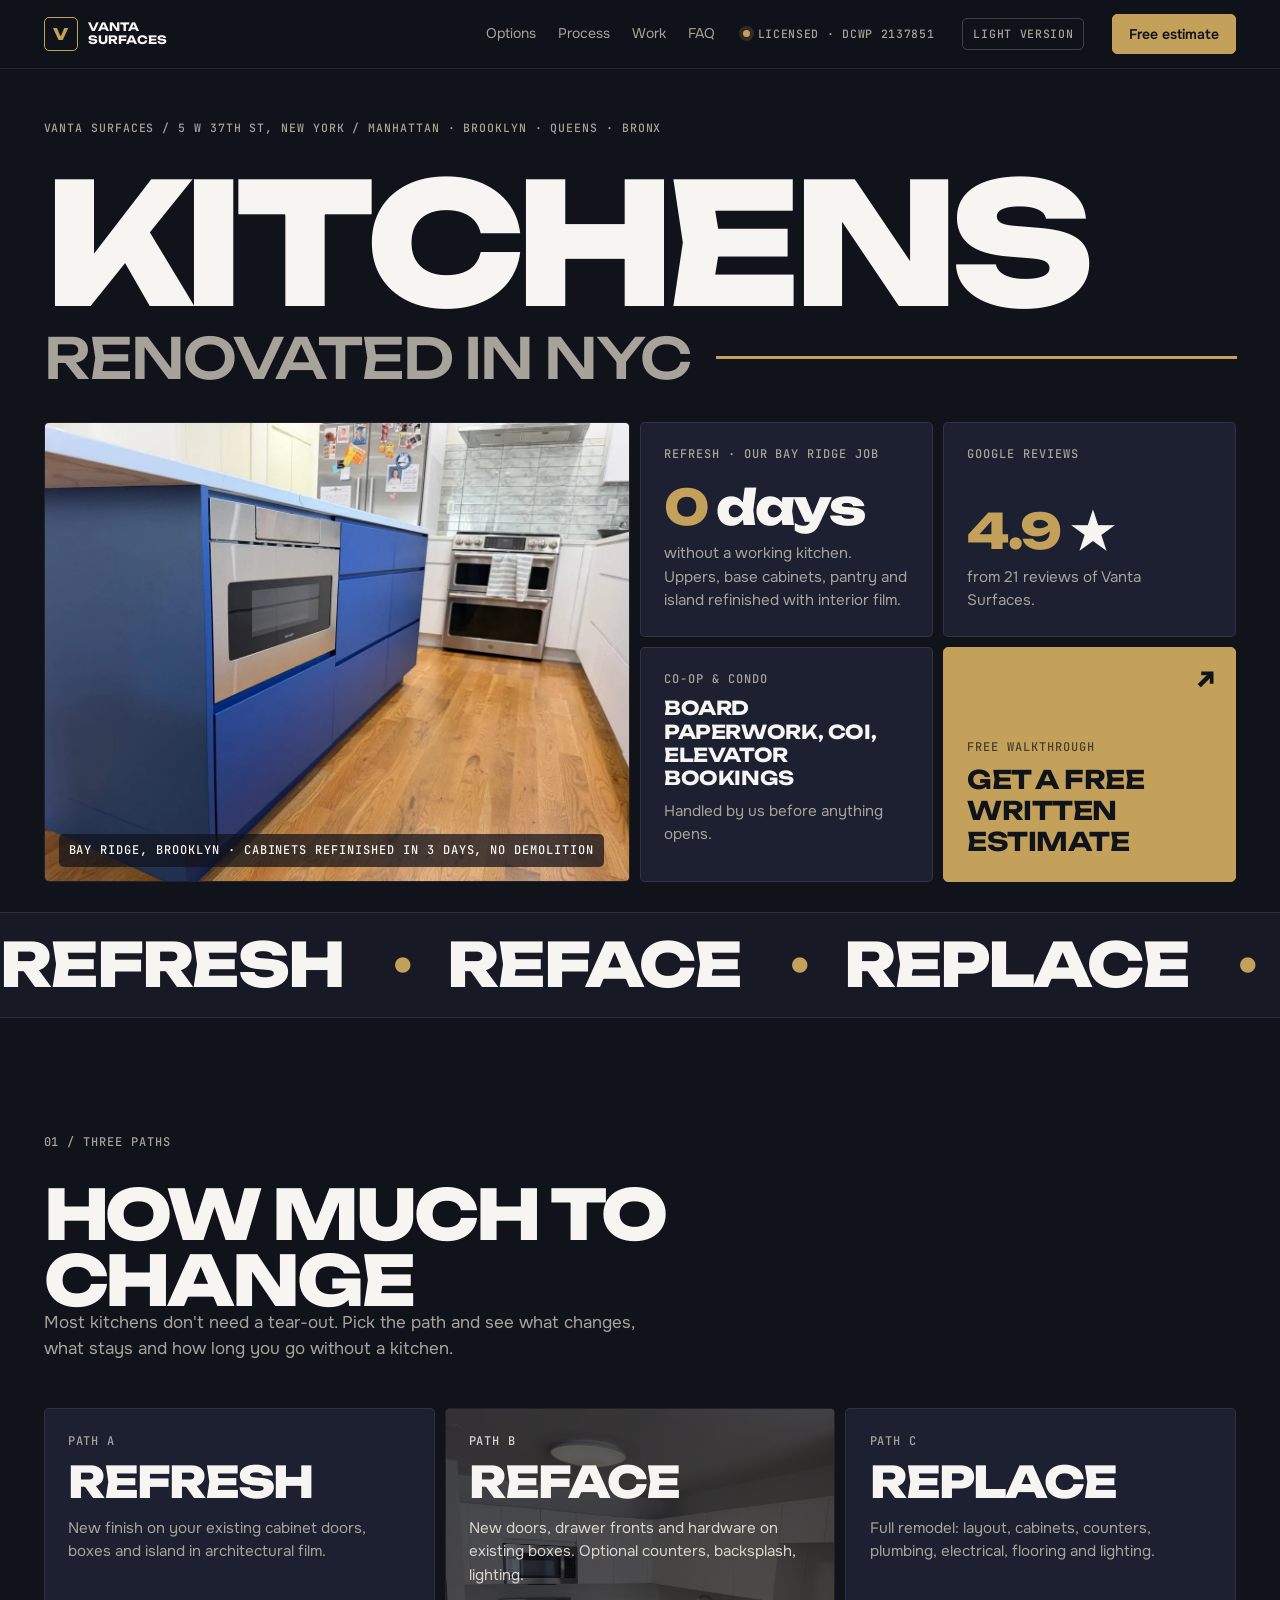
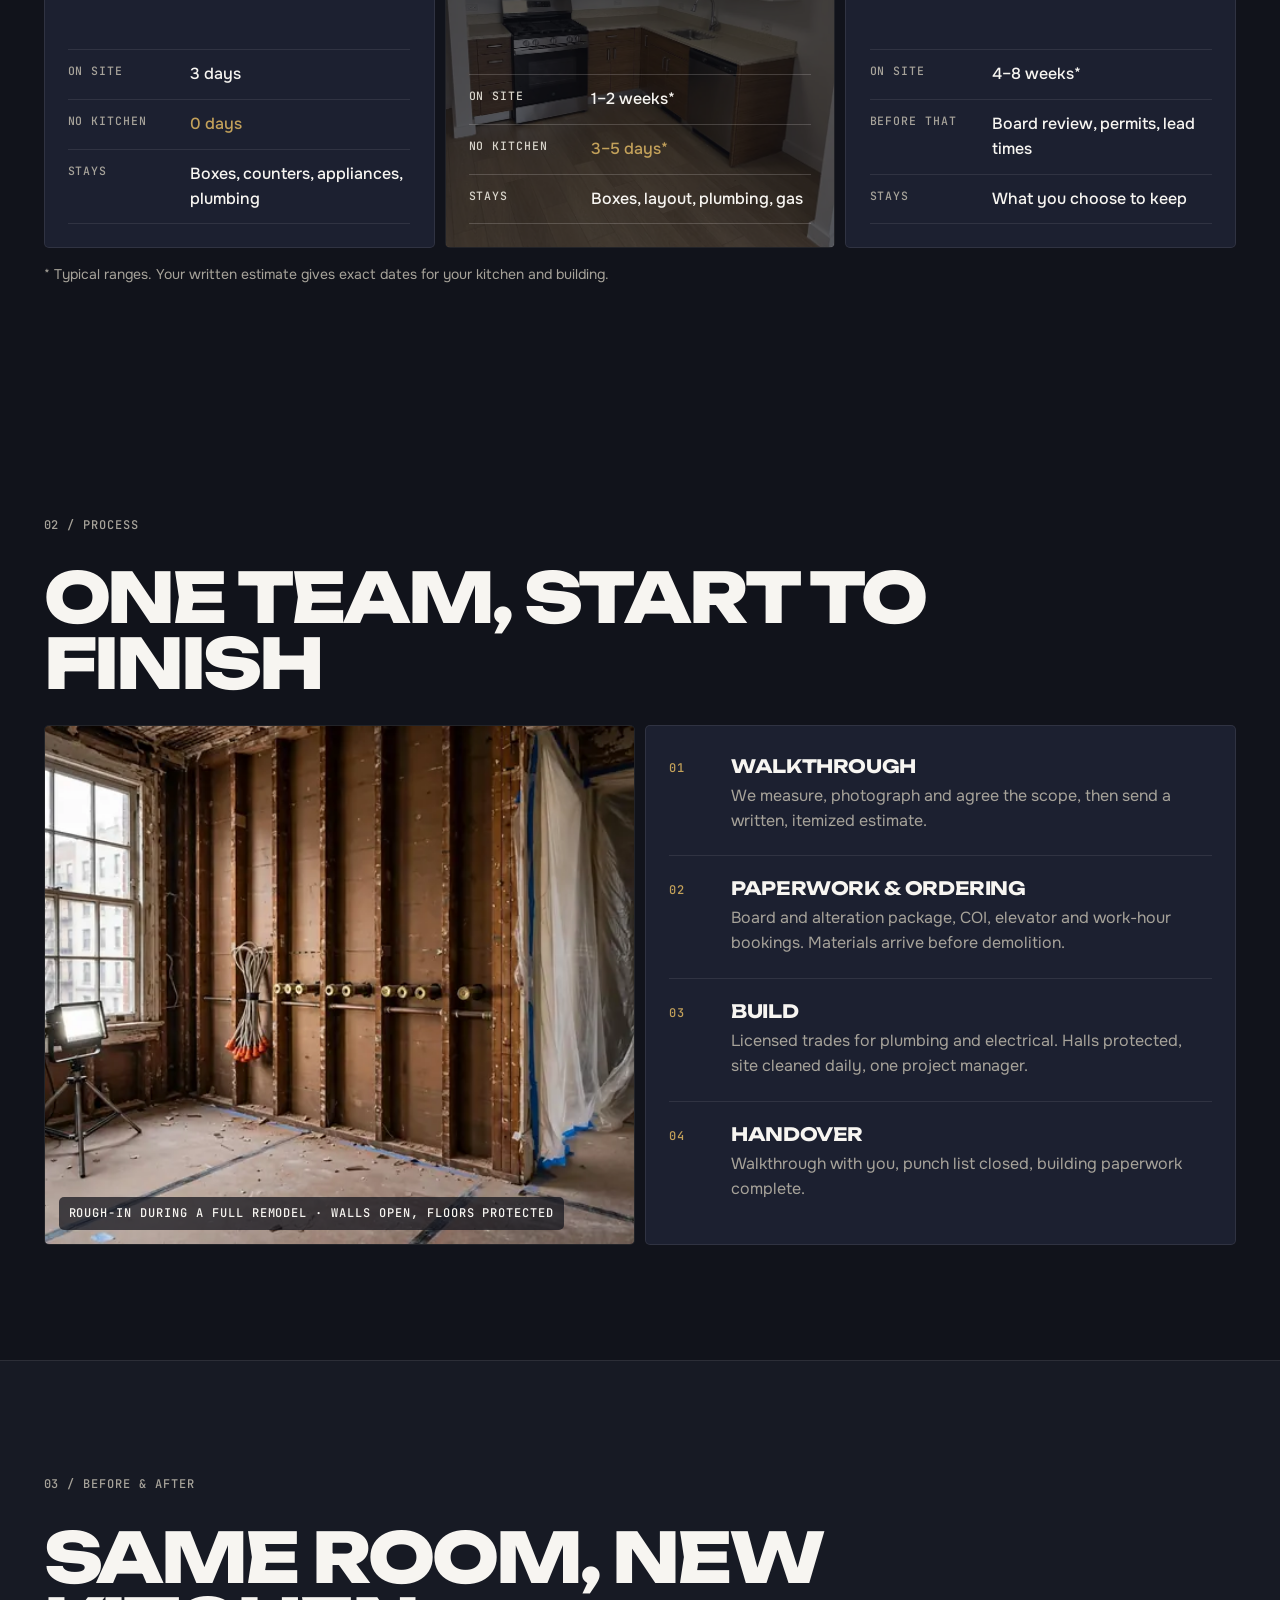
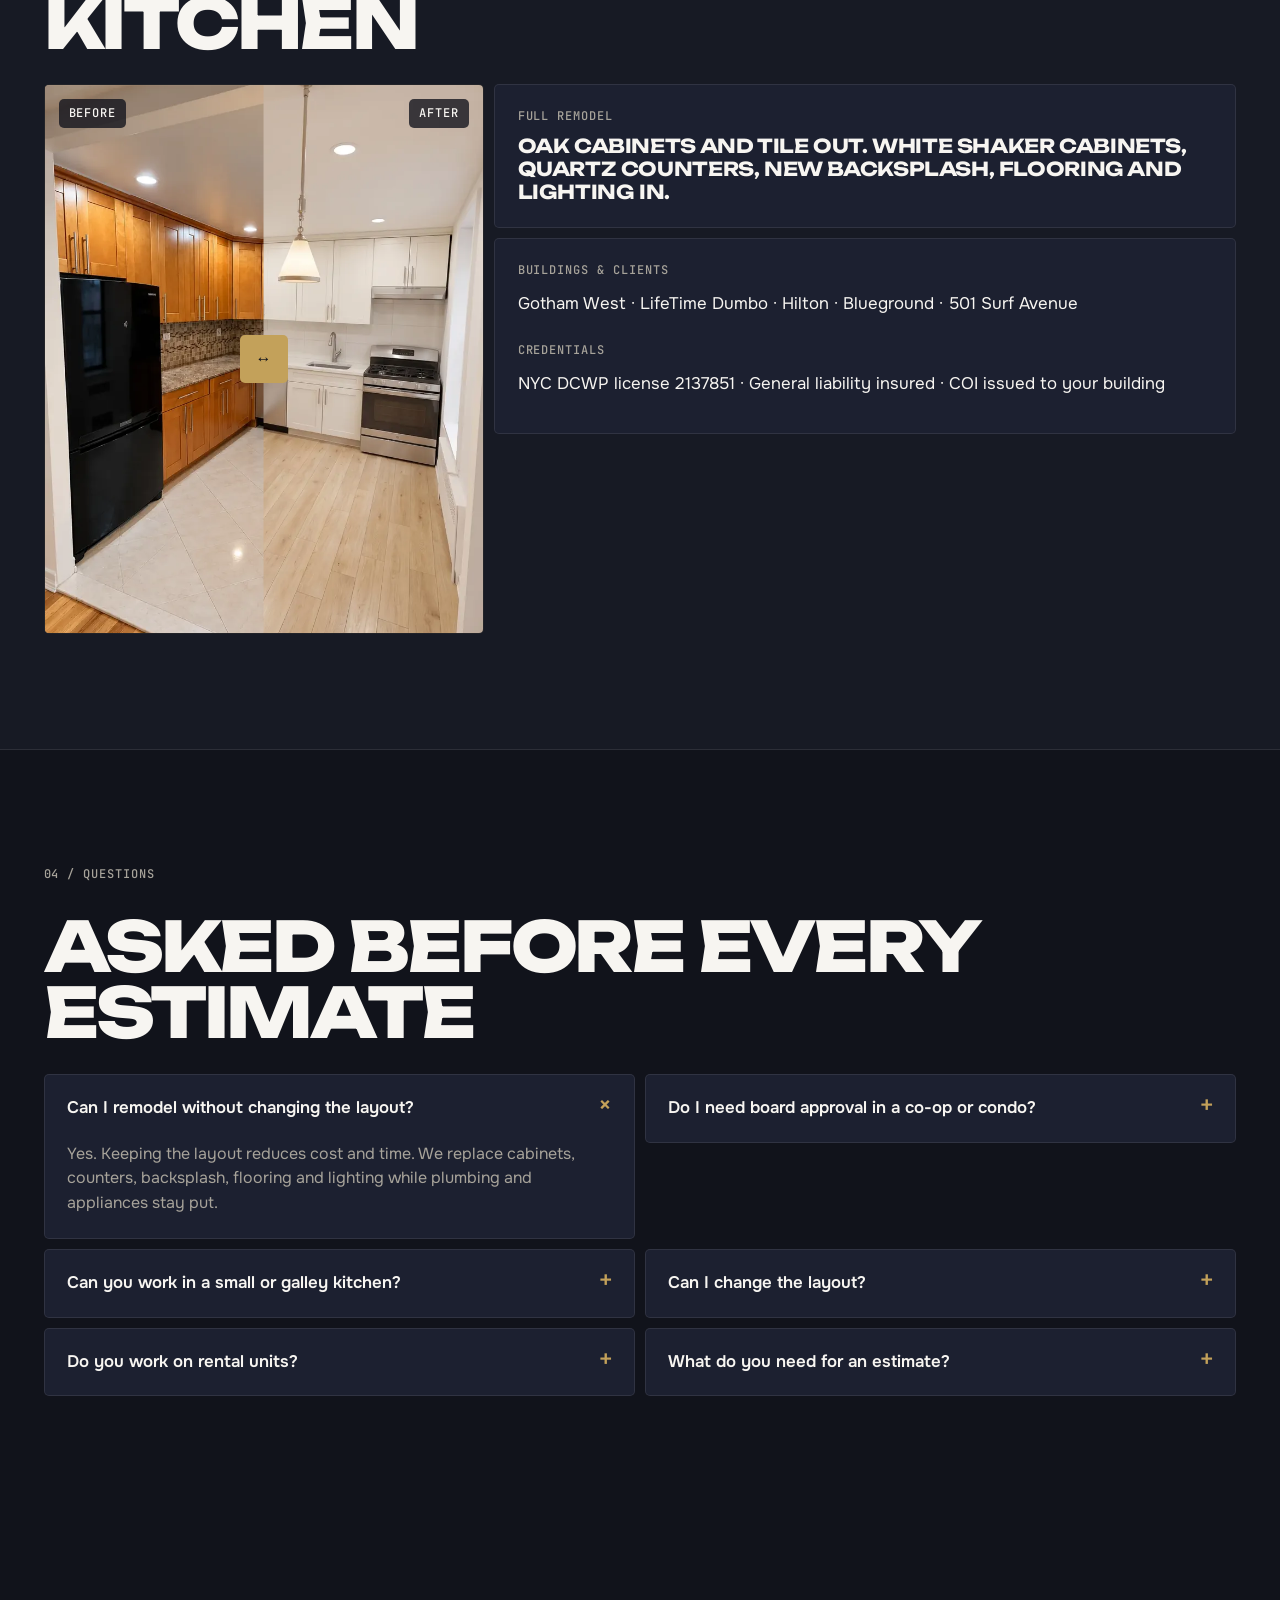
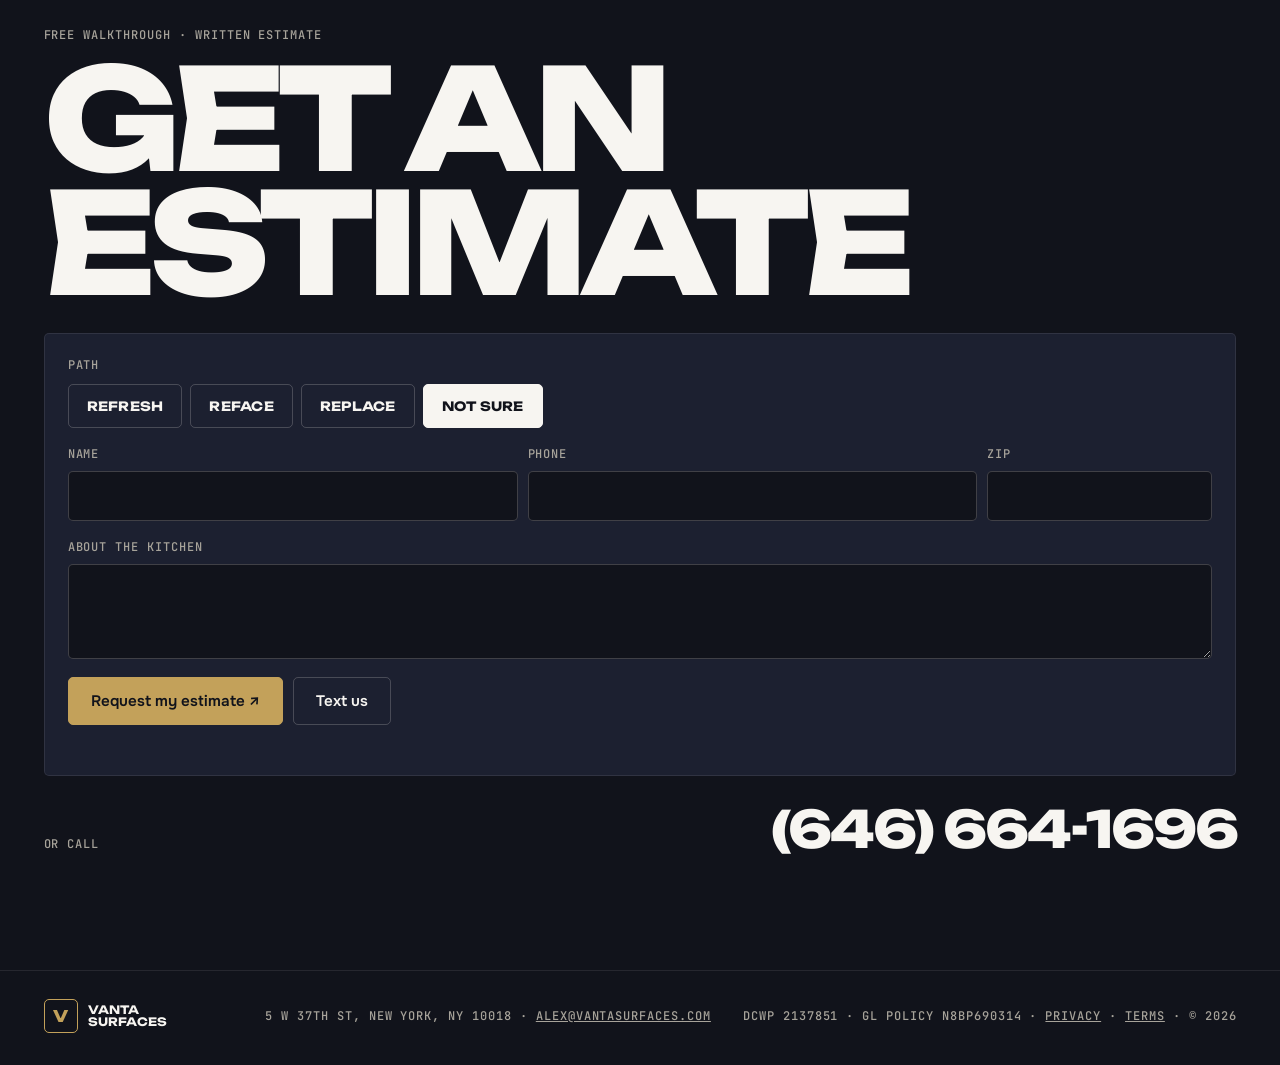
==== commit c3f68c5f: "Add light theme page, remove scope builder, shrink before/after The light version is generated from " ====
--- a/kitchen-renovation/index.html
+++ b/kitchen-renovation/index.html
@@ -27,9 +27,10 @@
 <header class="top">
   <a class="logo" href="#top" aria-label="Vanta Surfaces, back to top"><span class="logo__mark" aria-hidden="true">V</span><span>Vanta<br>Surfaces</span></a>
   <nav class="nav" aria-label="Sections">
-    <a href="#paths">Options</a><a href="#scope">Scope</a><a href="#process">Process</a><a href="#work">Work</a><a href="#faq">FAQ</a>
+    <a href="#paths">Options</a><a href="#process">Process</a><a href="#work">Work</a><a href="#faq">FAQ</a>
   </nav>
   <span class="lic"><i aria-hidden="true"></i>Licensed · DCWP 2137851</span>
+  <a class="theme-link" href="light/">Light version</a>
   <a class="btn btn--sm" href="#book">Free estimate</a>
 </header>
 
@@ -63,9 +64,9 @@
       <p class="tile__mid">Board paperwork, COI, elevator bookings</p>
       <p class="tile__sub">Handled by us before anything opens.</p>
     </div>
-    <a class="tile tile--cta" href="#scope">
-      <p class="mono">Scope builder</p>
-      <p class="tile__mid">Build your scope before the visit</p>
+    <a class="tile tile--cta" href="#book">
+      <p class="mono">Free walkthrough</p>
+      <p class="tile__mid">Get a free written estimate</p>
       <span class="tile__arrow" aria-hidden="true">↗</span>
     </a>
   </div>
@@ -118,62 +119,10 @@
   <p class="note">* Typical ranges. Your written estimate gives exact dates for your kitchen and building.</p>
 </section>
 
-<!-- 02 SCOPE BUILDER -->
-<section class="sec sec--panel" id="scope">
-  <div class="sec__head">
-    <p class="mono">02 / Scope builder</p>
-    <h2 class="h2">Your scope, before the visit</h2>
-    <p class="lead">Tap what you want done. We'll see which path fits and bring the right people to the walkthrough.</p>
-  </div>
-  <div class="calc">
-    <div class="calc__panel tile">
-      <div class="calc__group">
-        <p class="mono">Surfaces</p>
-        <div class="chips">
-          <button type="button" class="chip" data-lvl="1" aria-pressed="false">Refinish cabinets in film</button>
-          <button type="button" class="chip" data-lvl="1" aria-pressed="false">Refinish the island</button>
-          <button type="button" class="chip" data-lvl="1" aria-pressed="false">New hardware</button>
-          <button type="button" class="chip" data-lvl="2" aria-pressed="false">New doors &amp; drawer fronts</button>
-          <button type="button" class="chip" data-lvl="2" aria-pressed="false">New countertop</button>
-          <button type="button" class="chip" data-lvl="2" aria-pressed="false">New backsplash</button>
-        </div>
-      </div>
-      <div class="calc__group">
-        <p class="mono">Systems &amp; layout</p>
-        <div class="chips">
-          <button type="button" class="chip" data-lvl="2" aria-pressed="false">Sink &amp; faucet swap</button>
-          <button type="button" class="chip" data-lvl="2" aria-pressed="false">Under-cabinet lighting</button>
-          <button type="button" class="chip" data-lvl="3" aria-pressed="false">New cabinets</button>
-          <button type="button" class="chip" data-lvl="3" aria-pressed="false">Change the layout</button>
-          <button type="button" class="chip" data-lvl="3" aria-pressed="false">Move plumbing or gas</button>
-          <button type="button" class="chip" data-lvl="3" aria-pressed="false">Electrical upgrade</button>
-          <button type="button" class="chip" data-lvl="3" aria-pressed="false">New flooring</button>
-        </div>
-      </div>
-      <div class="calc__group">
-        <p class="mono">Building</p>
-        <div class="chips">
-          <button type="button" class="chip" data-lvl="0" aria-pressed="false">Co-op / condo board package</button>
-          <button type="button" class="chip" data-lvl="0" aria-pressed="false">COI for the building</button>
-          <button type="button" class="chip" data-lvl="0" aria-pressed="false">Rental unit, tight turnover</button>
-        </div>
-      </div>
-    </div>
-    <aside class="check tile" aria-live="polite">
-      <p class="mono">Work order</p>
-      <p class="check__path">Path: <strong data-path>—</strong></p>
-      <ul class="check__list" data-list><li class="check__empty">Nothing selected yet</li></ul>
-      <div class="check__total"><span class="mono">Without a kitchen</span><strong data-days>—</strong></div>
-      <a class="btn btn--wide" href="#book" data-send>Send this scope ↗</a>
-      <button type="button" class="check__reset mono" data-reset>Clear</button>
-    </aside>
-  </div>
-</section>
-
-<!-- 03 PROCESS -->
+<!-- 02 PROCESS -->
 <section class="sec" id="process">
   <div class="sec__head">
-    <p class="mono">03 / Process</p>
+    <p class="mono">02 / Process</p>
     <h2 class="h2">One team, start to finish</h2>
   </div>
   <div class="visit">
@@ -190,10 +139,10 @@
   </div>
 </section>
 
-<!-- 04 WORK -->
+<!-- 03 WORK -->
 <section class="sec sec--panel" id="work">
   <div class="sec__head">
-    <p class="mono">04 / Before &amp; after</p>
+    <p class="mono">03 / Before &amp; after</p>
     <h2 class="h2">Same room, new kitchen</h2>
   </div>
   <div class="work">
@@ -219,10 +168,10 @@
   </div>
 </section>
 
-<!-- 05 FAQ -->
+<!-- 04 FAQ -->
 <section class="sec" id="faq">
   <div class="sec__head">
-    <p class="mono">05 / Questions</p>
+    <p class="mono">04 / Questions</p>
     <h2 class="h2">Asked before every estimate</h2>
   </div>
   <div class="faq">
@@ -254,7 +203,7 @@
       <label class="fld"><span class="mono">Phone</span><input name="phone" type="tel" autocomplete="tel" required></label>
       <label class="fld"><span class="mono">ZIP</span><input name="zip" inputmode="numeric" autocomplete="postal-code" maxlength="5"></label>
     </div>
-    <label class="fld"><span class="mono">Scope &amp; notes</span><textarea name="message" rows="3" data-scope-field></textarea></label>
+    <label class="fld"><span class="mono">About the kitchen</span><textarea name="message" rows="3"></textarea></label>
     <div class="booking__send">
       <button class="btn" type="submit">Request my estimate ↗</button>
       <a class="btn btn--ghost" href="sms:+16466641696" data-sms>Text us</a>
--- a/kitchen-renovation/styles.css
+++ b/kitchen-renovation/styles.css
@@ -13,6 +13,7 @@
   --accent-hi: #d4b673;
   --on-accent: #11131b;
   --ok: #c3a15a;
+  --bar: rgba(17, 19, 27, .92);
 
   --f-display: "Unbounded", "Helvetica Neue", Arial, sans-serif;
   --f-text: "Onest", "Helvetica Neue", Arial, sans-serif;
@@ -55,7 +56,7 @@
 /* Header */
 .top {
   position: sticky; top: 0; z-index: 60; display: flex; align-items: center; gap: 28px;
-  padding: 14px var(--m); background: rgba(17, 19, 27, .92); border-bottom: 1px solid var(--line);
+  padding: 14px var(--m); background: var(--bar); border-bottom: 1px solid var(--line);
   -webkit-backdrop-filter: saturate(140%) blur(10px); backdrop-filter: saturate(140%) blur(10px);
 }
 .logo { display: inline-flex; align-items: center; gap: 10px; text-decoration: none; font: 700 .72rem/1.1 var(--f-display); text-transform: uppercase; letter-spacing: .02em; }
@@ -65,6 +66,26 @@
 .nav a:hover { color: var(--fg); }
 .lic { display: inline-flex; align-items: center; gap: 8px; font: 500 .72rem/1 var(--f-mono); letter-spacing: .06em; text-transform: uppercase; color: var(--muted); }
 .lic i { width: 7px; height: 7px; border-radius: 50%; background: var(--accent); box-shadow: 0 0 0 4px rgba(195, 161, 90, .18); }
+
+.theme-link { font: 500 .72rem/1 var(--f-mono); letter-spacing: .06em; text-transform: uppercase; color: var(--muted); text-decoration: none; border: 1px solid var(--line-hi); border-radius: var(--r); padding: 9px 10px; transition: color .2s, border-color .2s; }
+.theme-link:hover { color: var(--fg); border-color: var(--fg); }
+
+/* Light theme (separate page, <html data-theme="light">) */
+:root[data-theme='light'] {
+  --bg: #f7f5f1;
+  --panel: #efe9df;
+  --tile: #ffffff;
+  --line: rgba(17, 19, 27, .10);
+  --line-hi: rgba(17, 19, 27, .22);
+  --fg: #11131b;
+  --muted: #62605c;
+  --accent: #c3a15a;
+  --accent-hi: #b08f4c;
+  --on-accent: #11131b;
+  --bar: rgba(247, 245, 241, .92);
+}
+:root[data-theme='light'] .acc { color: #a9853f; }
+:root[data-theme='light'] .lic i { box-shadow: 0 0 0 4px rgba(195, 161, 90, .25); }
 
 /* Hero */
 .hero { padding: clamp(28px, 4vw, 56px) var(--m) var(--gap); }
@@ -88,7 +109,7 @@
 .tile__sub { color: var(--muted); font-size: .95rem; }
 .tile--photo { padding: 0; background: #0c0e14; }
 .tile--photo > img { position: absolute; inset: 0; width: 100%; height: 100%; object-fit: cover; }
-.tile--photo figcaption { position: absolute; left: 14px; bottom: 14px; color: var(--fg); background: rgba(17, 19, 27, .72); padding: 8px 10px; border-radius: var(--r); max-width: calc(100% - 28px); }
+.tile--photo figcaption { position: absolute; left: 14px; bottom: 14px; color: #f7f5f1; background: rgba(17, 19, 27, .72); padding: 8px 10px; border-radius: var(--r); max-width: calc(100% - 28px); }
 .tile--cta { background: var(--accent); border-color: var(--accent); color: var(--on-accent); text-decoration: none; justify-content: flex-end; min-height: 200px; }
 .tile--cta .mono { color: rgba(17, 19, 27, .7); }
 .tile--cta .tile__mid { font-size: clamp(1.3rem, 2vw, 1.9rem); max-width: 12ch; }
@@ -118,38 +139,11 @@
 .kv div { display: grid; grid-template-columns: 110px 1fr; gap: 12px; padding: 12px 0; border-bottom: 1px solid var(--line); }
 .kv dt { font: 500 .72rem/1.6 var(--f-mono); letter-spacing: .08em; text-transform: uppercase; color: var(--muted); }
 .kv dd { font-weight: 500; }
-.path--img { color: var(--fg); }
+.path--img { color: #f7f5f1; }
 .path--img::before { content: ""; position: absolute; inset: 0; z-index: 1; background: rgba(12, 14, 20, .68); }
 .path__body { position: relative; z-index: 2; display: flex; flex-direction: column; gap: 12px; height: 100%; padding: clamp(18px, 1.8vw, 26px); }
 .path--img .tile__sub, .path--img .mono, .path--img dt { color: #d9d5cc; }
 .path--img .kv, .path--img .kv div { border-color: rgba(247, 245, 241, .18); }
-
-/* Scope builder */
-.calc { display: grid; grid-template-columns: minmax(0, 1.7fr) minmax(0, 1fr); gap: var(--gap); align-items: start; }
-.calc__panel { gap: 26px; }
-.calc__group { display: grid; gap: 12px; }
-.chips { display: flex; flex-wrap: wrap; gap: 8px; }
-.chip {
-  display: inline-flex; align-items: center; min-height: 42px; padding: 0 14px; border-radius: var(--r);
-  border: 1px solid var(--line-hi); background: transparent; color: var(--fg); font-size: .9rem; cursor: pointer;
-  transition: background .2s, border-color .2s, color .2s, transform .2s var(--ease);
-}
-.chip::before { content: "+"; font-family: var(--f-mono); color: var(--accent); margin-right: 8px; transition: transform .25s var(--ease); }
-.chip:hover { border-color: var(--accent); }
-.chip:active { transform: scale(.97); }
-.chip[aria-pressed="true"] { background: var(--accent); border-color: var(--accent); color: var(--on-accent); }
-.chip[aria-pressed="true"]::before { content: "✓"; color: var(--on-accent); }
-.check { position: sticky; top: 84px; gap: 14px; }
-.check__path { font: 700 1.05rem/1.2 var(--f-display); text-transform: uppercase; letter-spacing: -.01em; }
-.check__path strong { color: var(--accent); }
-.check__list { list-style: none; margin: 0; padding: 0; display: grid; gap: 0; max-height: 280px; overflow: auto; border-top: 1px solid var(--line); }
-.check__list li { padding: 9px 0; border-bottom: 1px solid var(--line); font-size: .92rem; display: flex; justify-content: space-between; gap: 12px; }
-.check__list li span { font: 500 .7rem/1.6 var(--f-mono); color: var(--muted); text-transform: uppercase; letter-spacing: .06em; white-space: nowrap; }
-.check__empty { color: var(--muted); }
-.check__total { display: flex; justify-content: space-between; align-items: baseline; gap: 12px; padding-top: 6px; }
-.check__total strong { font: 800 clamp(1.6rem, 2.4vw, 2.2rem)/1 var(--f-display); letter-spacing: -.04em; display: inline-block; }
-.check__reset { background: none; border: 0; cursor: pointer; justify-self: start; align-self: flex-start; padding: 4px 0; text-decoration: underline; text-underline-offset: 4px; }
-.check__reset:hover { color: var(--fg); }
 
 /* Process */
 .visit { display: grid; grid-template-columns: minmax(0, 1fr) minmax(0, 1fr); gap: var(--gap); }
@@ -162,16 +156,16 @@
 .steps p { color: var(--muted); max-width: 52ch; }
 
 /* Work */
-.work { display: grid; grid-template-columns: minmax(0, 1.25fr) minmax(0, 1fr); gap: var(--gap); }
+.work { display: grid; grid-template-columns: minmax(0, 440px) minmax(0, 1fr); gap: var(--gap); align-items: start; }
 .work__side { display: grid; gap: var(--gap); align-content: start; }
 .proof { gap: 12px; }
 .proof__list { font-size: 1.05rem; line-height: 1.6; margin-bottom: 12px; }
-.ba { padding: 0; aspect-ratio: 4 / 5; user-select: none; background: #0c0e14; }
+.ba { padding: 0; aspect-ratio: 4 / 5; max-height: 560px; user-select: none; background: #0c0e14; }
 .ba img, .ba__before { position: absolute; inset: 0; width: 100%; height: 100%; object-fit: cover; }
 .ba__before { clip-path: inset(0 calc(100% - var(--pos)) 0 0); }
 .ba__before img { width: 100%; height: 100%; object-fit: cover; }
 .ba::after { content: ""; position: absolute; top: 0; bottom: 0; left: var(--pos); width: 2px; margin-left: -1px; background: var(--accent); pointer-events: none; z-index: 2; }
-.ba__tag { position: absolute; top: 14px; z-index: 3; padding: 6px 10px; border-radius: var(--r); background: rgba(17, 19, 27, .78); color: var(--fg); }
+.ba__tag { position: absolute; top: 14px; z-index: 3; padding: 6px 10px; border-radius: var(--r); background: rgba(17, 19, 27, .78); color: #f7f5f1; }
 .ba__tag--l { left: 14px; } .ba__tag--r { right: 14px; }
 .ba__handle { position: absolute; z-index: 3; top: 50%; left: var(--pos); width: 48px; height: 48px; margin: -24px 0 0 -24px; border-radius: var(--r); background: var(--accent); color: var(--on-accent); display: grid; place-items: center; font-weight: 700; pointer-events: none; }
 .ba__range { position: absolute; inset: 0; z-index: 4; width: 100%; height: 100%; opacity: 0; margin: 0; cursor: ew-resize; }
@@ -231,9 +225,8 @@
   .bento--three { grid-template-columns: 1fr; }
   .path { min-height: 0; }
   .path--img { min-height: 420px; }
-  .calc { grid-template-columns: 1fr; }
-  .check { position: static; }
   .visit, .work { grid-template-columns: 1fr; }
+  .ba { max-width: 520px; width: 100%; }
   .visit__photo { min-height: 0; width: 100%; aspect-ratio: 16 / 10; }
   .faq { grid-template-columns: 1fr; }
 }
@@ -251,7 +244,7 @@
   .booking__row { grid-template-columns: 1fr; }
   .book__call { flex-direction: column; align-items: flex-start; }
   .foot { padding-bottom: 96px; }
-  .mobile-cta { display: grid; grid-template-columns: 1fr auto; gap: 8px; position: fixed; inset: auto 0 0; z-index: 70; padding: 10px 12px calc(10px + env(safe-area-inset-bottom)); background: rgba(17, 19, 27, .96); border-top: 1px solid var(--line); transform: translateY(110%); transition: transform .4s var(--ease); }
+  .mobile-cta { display: grid; grid-template-columns: 1fr auto; gap: 8px; position: fixed; inset: auto 0 0; z-index: 70; padding: 10px 12px calc(10px + env(safe-area-inset-bottom)); background: var(--bar); border-top: 1px solid var(--line); transform: translateY(110%); transition: transform .4s var(--ease); }
   .mobile-cta.show { transform: none; }
 }
 
@@ -291,13 +284,8 @@
 
 .magnet { transition: transform .35s var(--ease), background .2s, color .2s, border-color .2s; }
 
-/* scope item flies into the work order */
-.fly { position: fixed; z-index: 90; pointer-events: none; padding: 6px 10px; border-radius: var(--r); background: var(--accent); color: var(--on-accent); font: 600 .78rem var(--f-mono); white-space: nowrap; }
-.check__total.ping strong, .check__path.ping strong { animation: ping .5s ease; }
-@keyframes ping { 40% { color: var(--accent-hi); transform: scale(1.08); } }
-
 @media (prefers-reduced-motion: reduce) {
   html { scroll-behavior: auto; }
   .progress, .tile::after { display: none; }
-  .btn, .chip, .mobile-cta { transition: none; }
-}
+  .btn, .mobile-cta { transition: none; }
+}
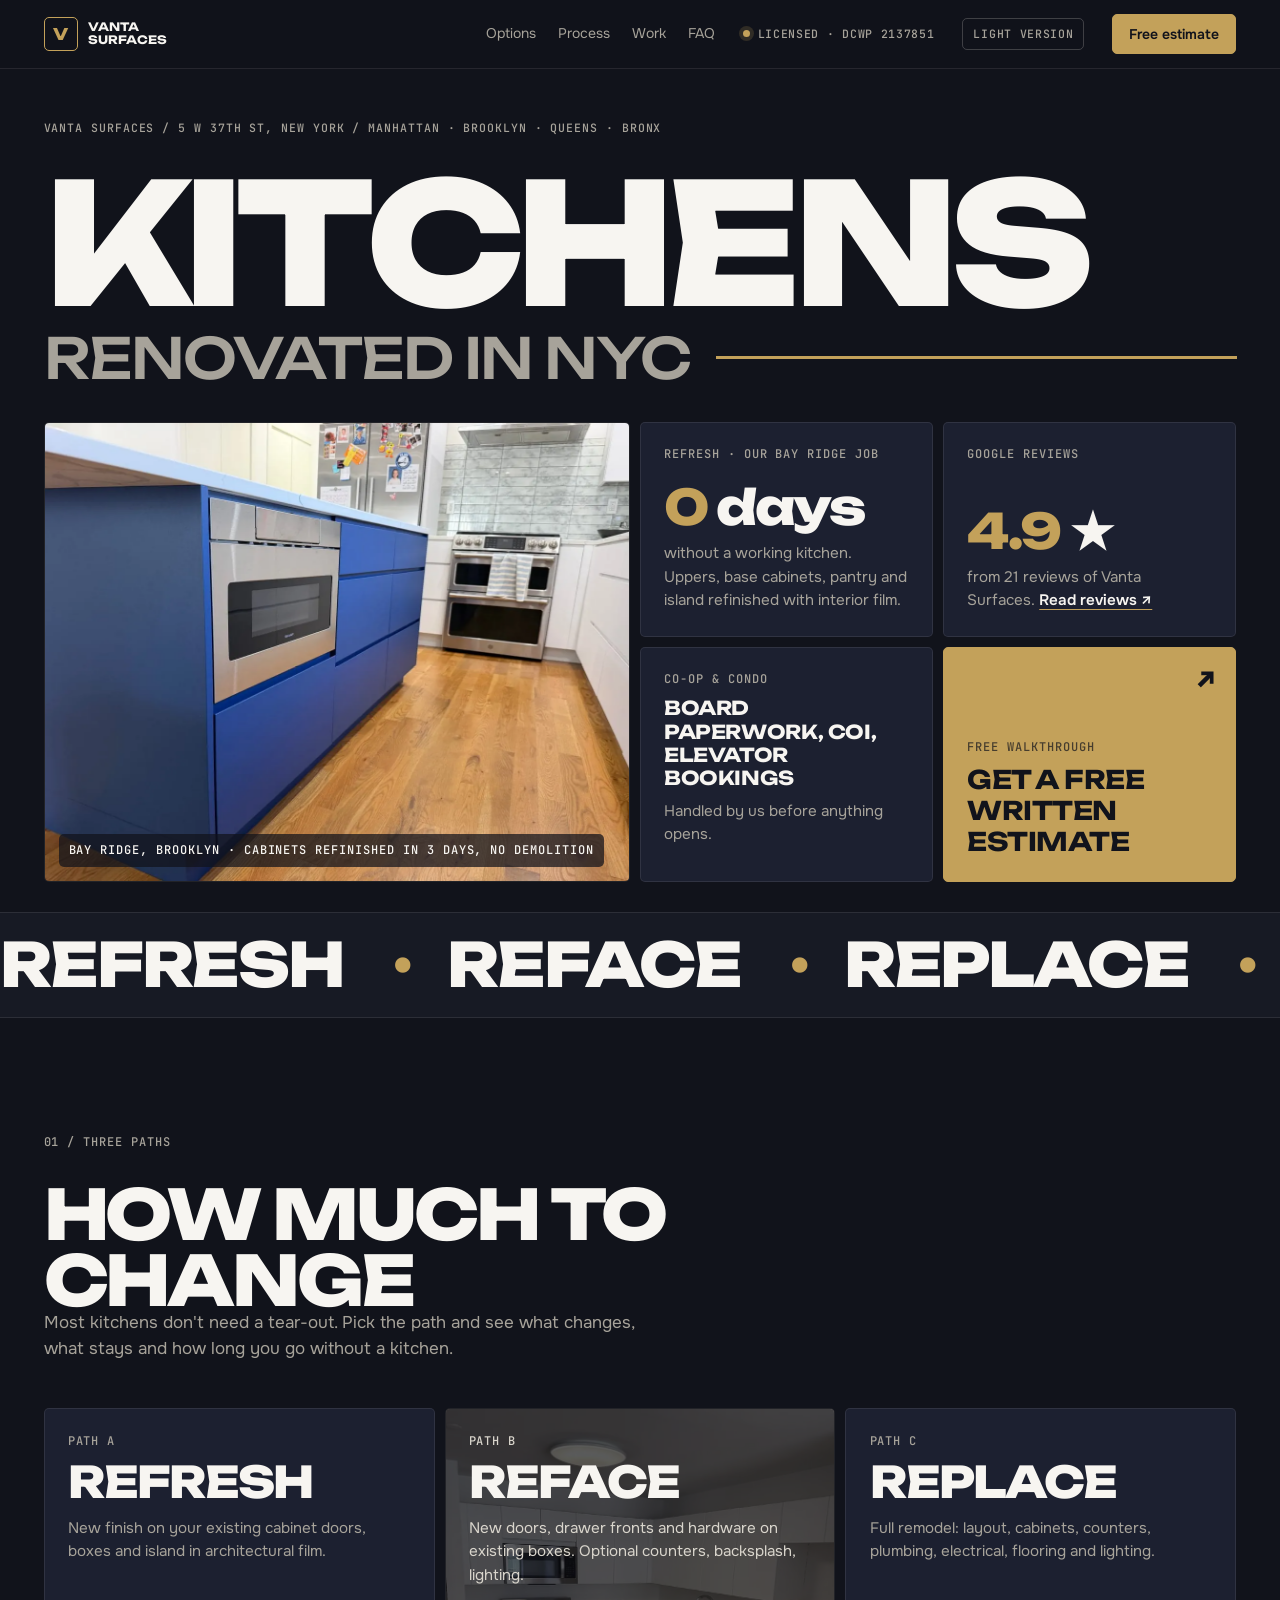
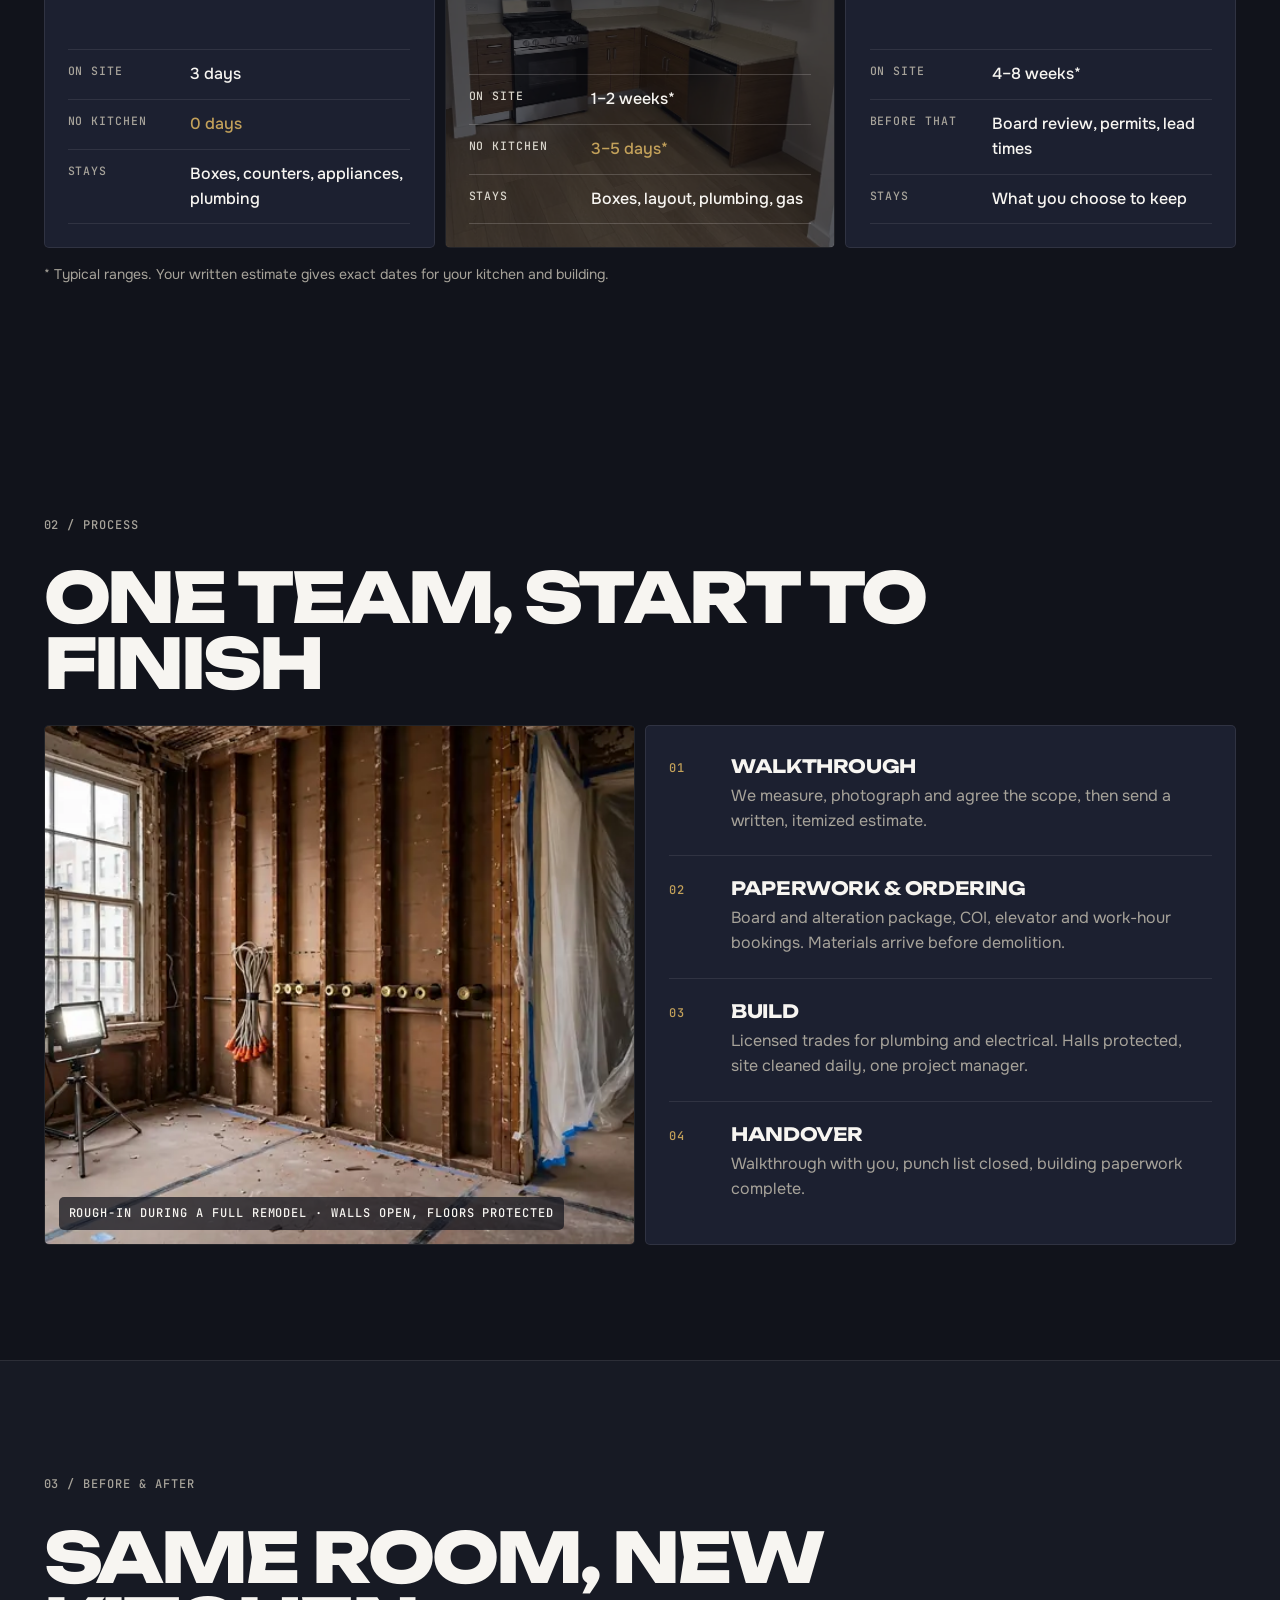
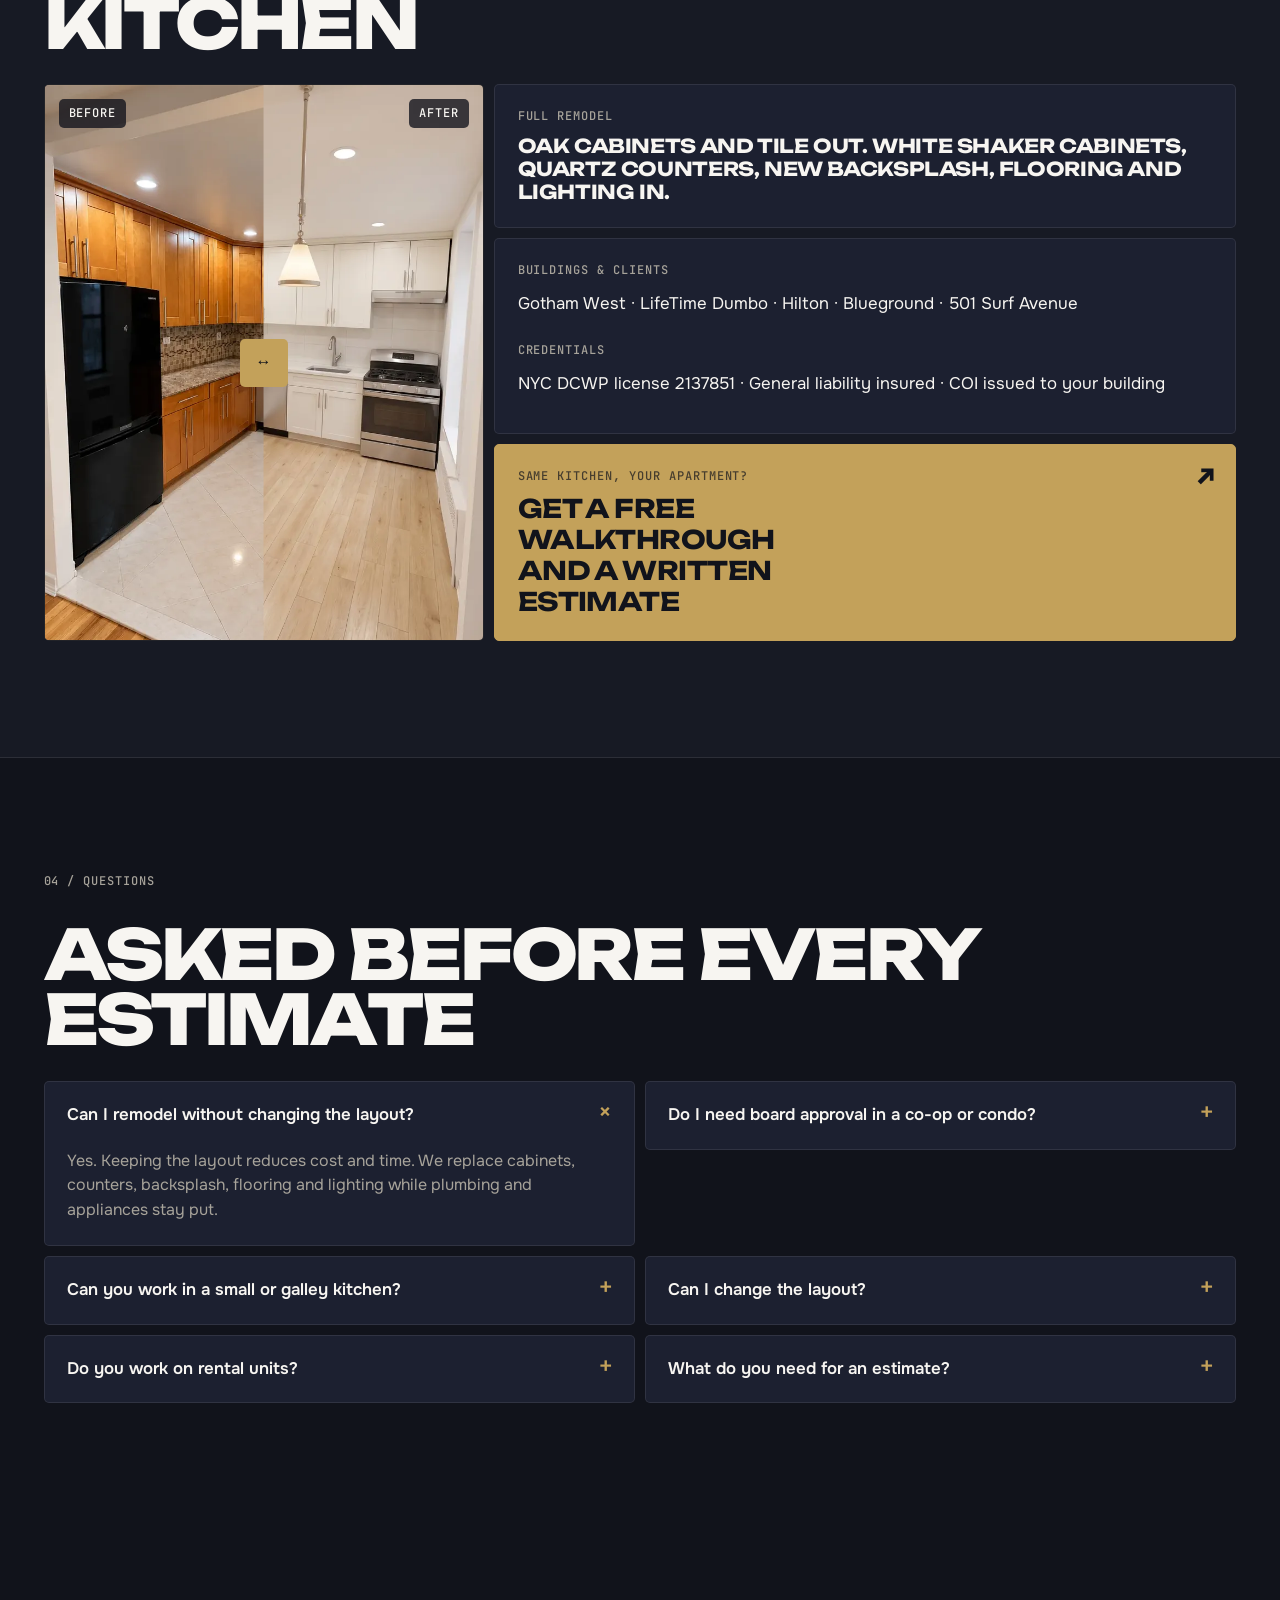
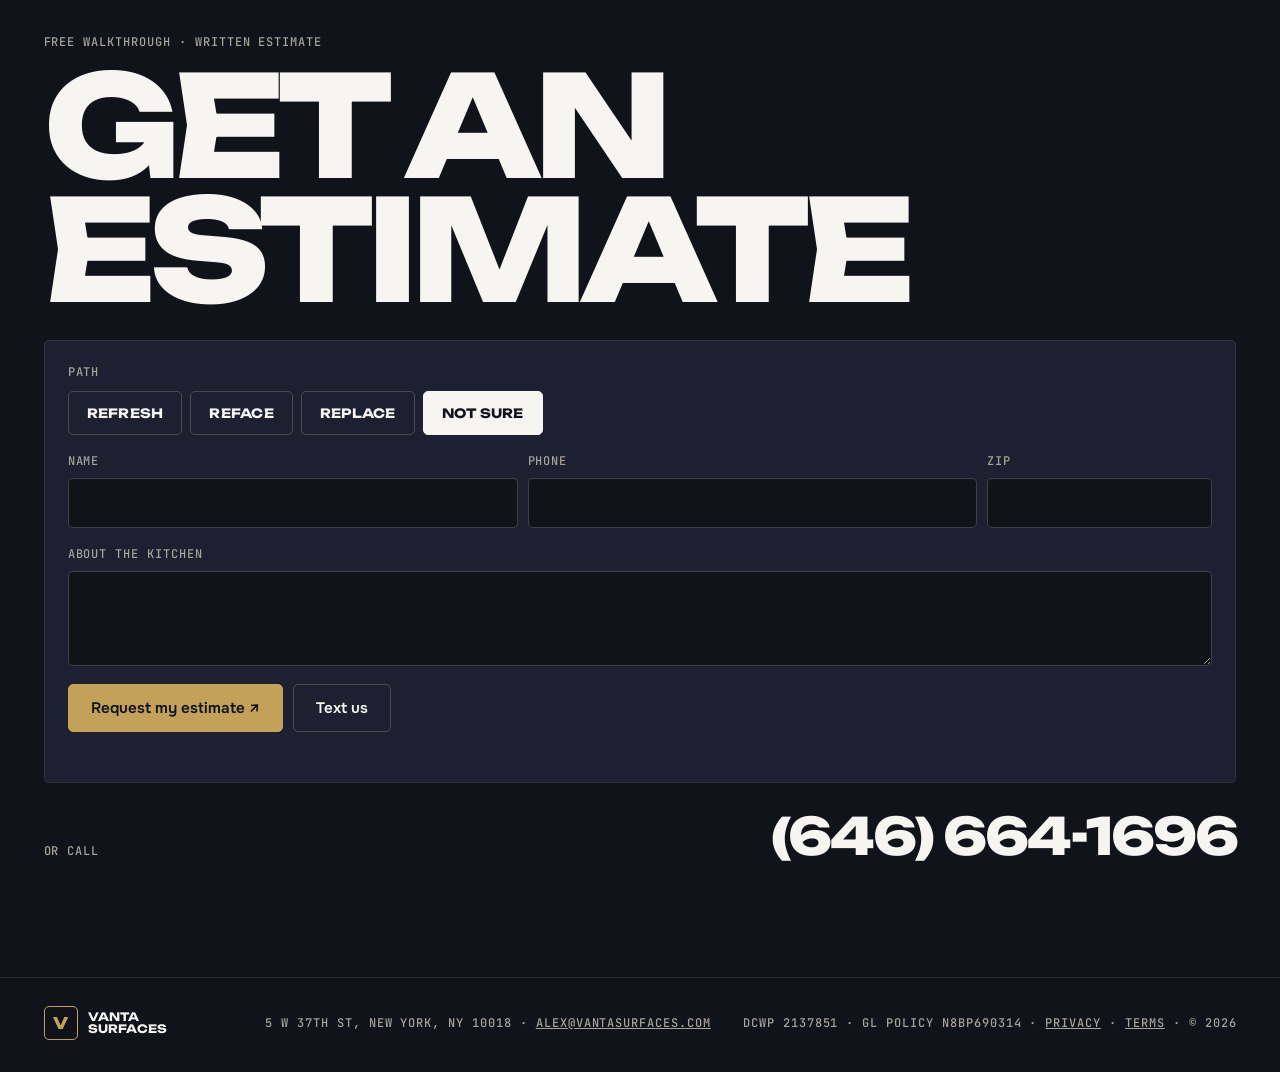
==== commit 98ebf4df: "Link Google reviews tile, align before/after with side column Reviews tile opens the Google reviews " ====
--- a/kitchen-renovation/index.html
+++ b/kitchen-renovation/index.html
@@ -54,11 +54,11 @@
       <p class="tile__big"><span class="acc">0</span> days</p>
       <p class="tile__sub">without a working kitchen. Uppers, base cabinets, pantry and island refinished with interior film.</p>
     </div>
-    <div class="tile">
+    <a class="tile tile--link" href="https://search.google.com/local/reviews?placeid=ChIJWR5pHyVZwokRKRQz8a3uoaw" target="_blank" rel="noopener" aria-label="Read 21 Google reviews of Vanta Surfaces, opens in a new tab">
       <p class="mono">Google reviews</p>
       <p class="tile__big"><span class="acc">4.9</span> ★</p>
-      <p class="tile__sub">from 21 reviews of Vanta Surfaces.</p>
-    </div>
+      <p class="tile__sub">from 21 reviews of Vanta Surfaces. <span class="tile__more">Read reviews ↗</span></p>
+    </a>
     <div class="tile">
       <p class="mono">Co-op &amp; condo</p>
       <p class="tile__mid">Board paperwork, COI, elevator bookings</p>
@@ -164,6 +164,11 @@
         <p class="mono">Credentials</p>
         <p class="proof__list">NYC DCWP license 2137851 · General liability insured · COI issued to your building</p>
       </div>
+      <a class="tile tile--cta work__cta" href="#book">
+        <p class="mono">Same kitchen, your apartment?</p>
+        <p class="tile__mid">Get a free walkthrough and a written estimate</p>
+        <span class="tile__arrow" aria-hidden="true">↗</span>
+      </a>
     </div>
   </div>
 </section>
--- a/kitchen-renovation/styles.css
+++ b/kitchen-renovation/styles.css
@@ -115,6 +115,10 @@
 .tile--cta .tile__mid { font-size: clamp(1.3rem, 2vw, 1.9rem); max-width: 12ch; }
 .tile__arrow { position: absolute; top: 18px; right: 20px; font: 700 1.6rem/1 var(--f-display); transition: transform .35s var(--ease); }
 .tile--cta:hover .tile__arrow { transform: translate(4px, -4px); }
+.tile--link { text-decoration: none; color: inherit; transition: border-color .2s; }
+.tile--link:hover { border-color: var(--accent); }
+.tile__more { display: inline-block; color: var(--fg); font-weight: 600; text-decoration: underline; text-decoration-color: var(--accent); text-underline-offset: 4px; }
+.tile--link:hover .tile__more { color: var(--accent); }
 
 /* Ticker */
 .ticker { overflow: hidden; border-block: 1px solid var(--line); background: var(--panel); padding: 22px 0; margin-top: calc(var(--gap) * 2); }
@@ -156,11 +160,12 @@
 .steps p { color: var(--muted); max-width: 52ch; }
 
 /* Work */
-.work { display: grid; grid-template-columns: minmax(0, 440px) minmax(0, 1fr); gap: var(--gap); align-items: start; }
-.work__side { display: grid; gap: var(--gap); align-content: start; }
+.work { display: grid; grid-template-columns: minmax(0, 440px) minmax(0, 1fr); gap: var(--gap); align-items: stretch; }
+.work__side { display: flex; flex-direction: column; gap: var(--gap); }
+.work__cta { flex: 1; min-height: 120px; }
 .proof { gap: 12px; }
 .proof__list { font-size: 1.05rem; line-height: 1.6; margin-bottom: 12px; }
-.ba { padding: 0; aspect-ratio: 4 / 5; max-height: 560px; user-select: none; background: #0c0e14; }
+.ba { padding: 0; min-height: 550px; align-self: stretch; user-select: none; background: #0c0e14; }
 .ba img, .ba__before { position: absolute; inset: 0; width: 100%; height: 100%; object-fit: cover; }
 .ba__before { clip-path: inset(0 calc(100% - var(--pos)) 0 0); }
 .ba__before img { width: 100%; height: 100%; object-fit: cover; }
@@ -226,7 +231,7 @@
   .path { min-height: 0; }
   .path--img { min-height: 420px; }
   .visit, .work { grid-template-columns: 1fr; }
-  .ba { max-width: 520px; width: 100%; }
+  .ba { max-width: 520px; width: 100%; min-height: 0; aspect-ratio: 4 / 5; }
   .visit__photo { min-height: 0; width: 100%; aspect-ratio: 16 / 10; }
   .faq { grid-template-columns: 1fr; }
 }
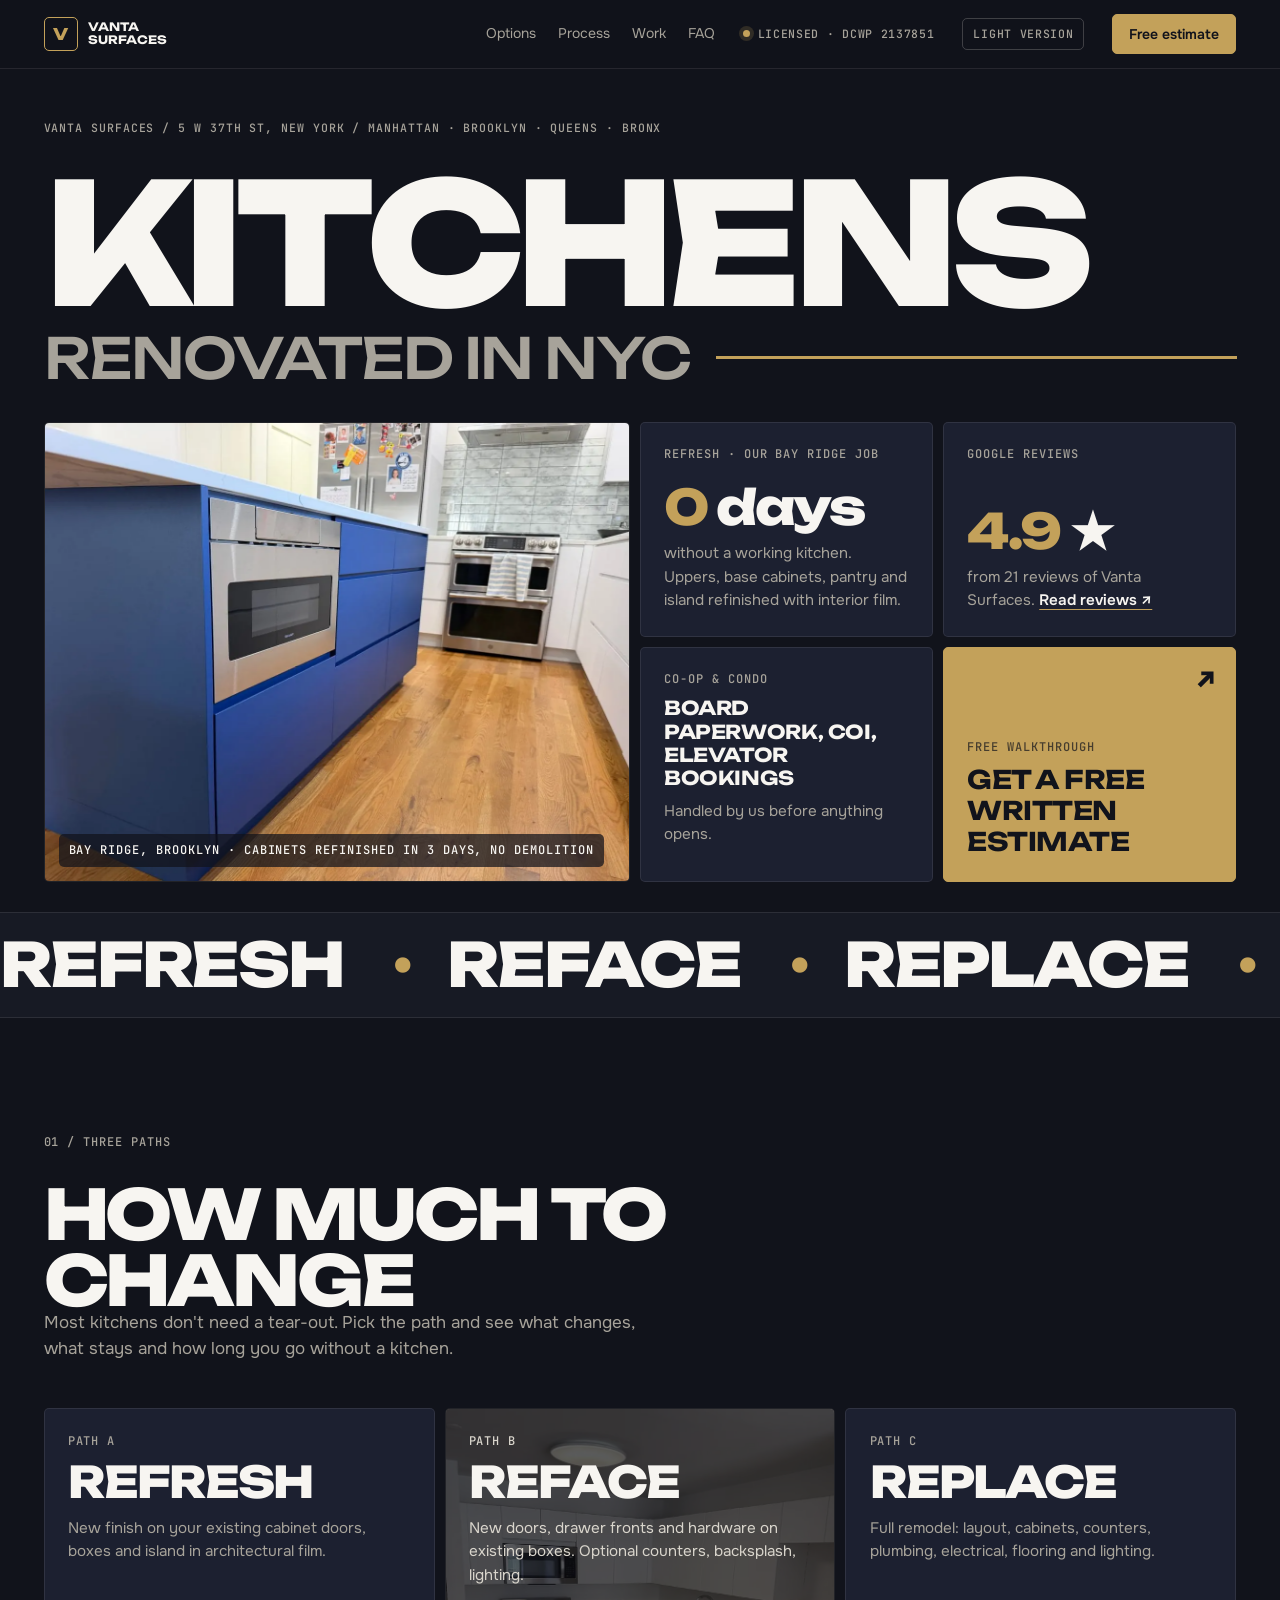
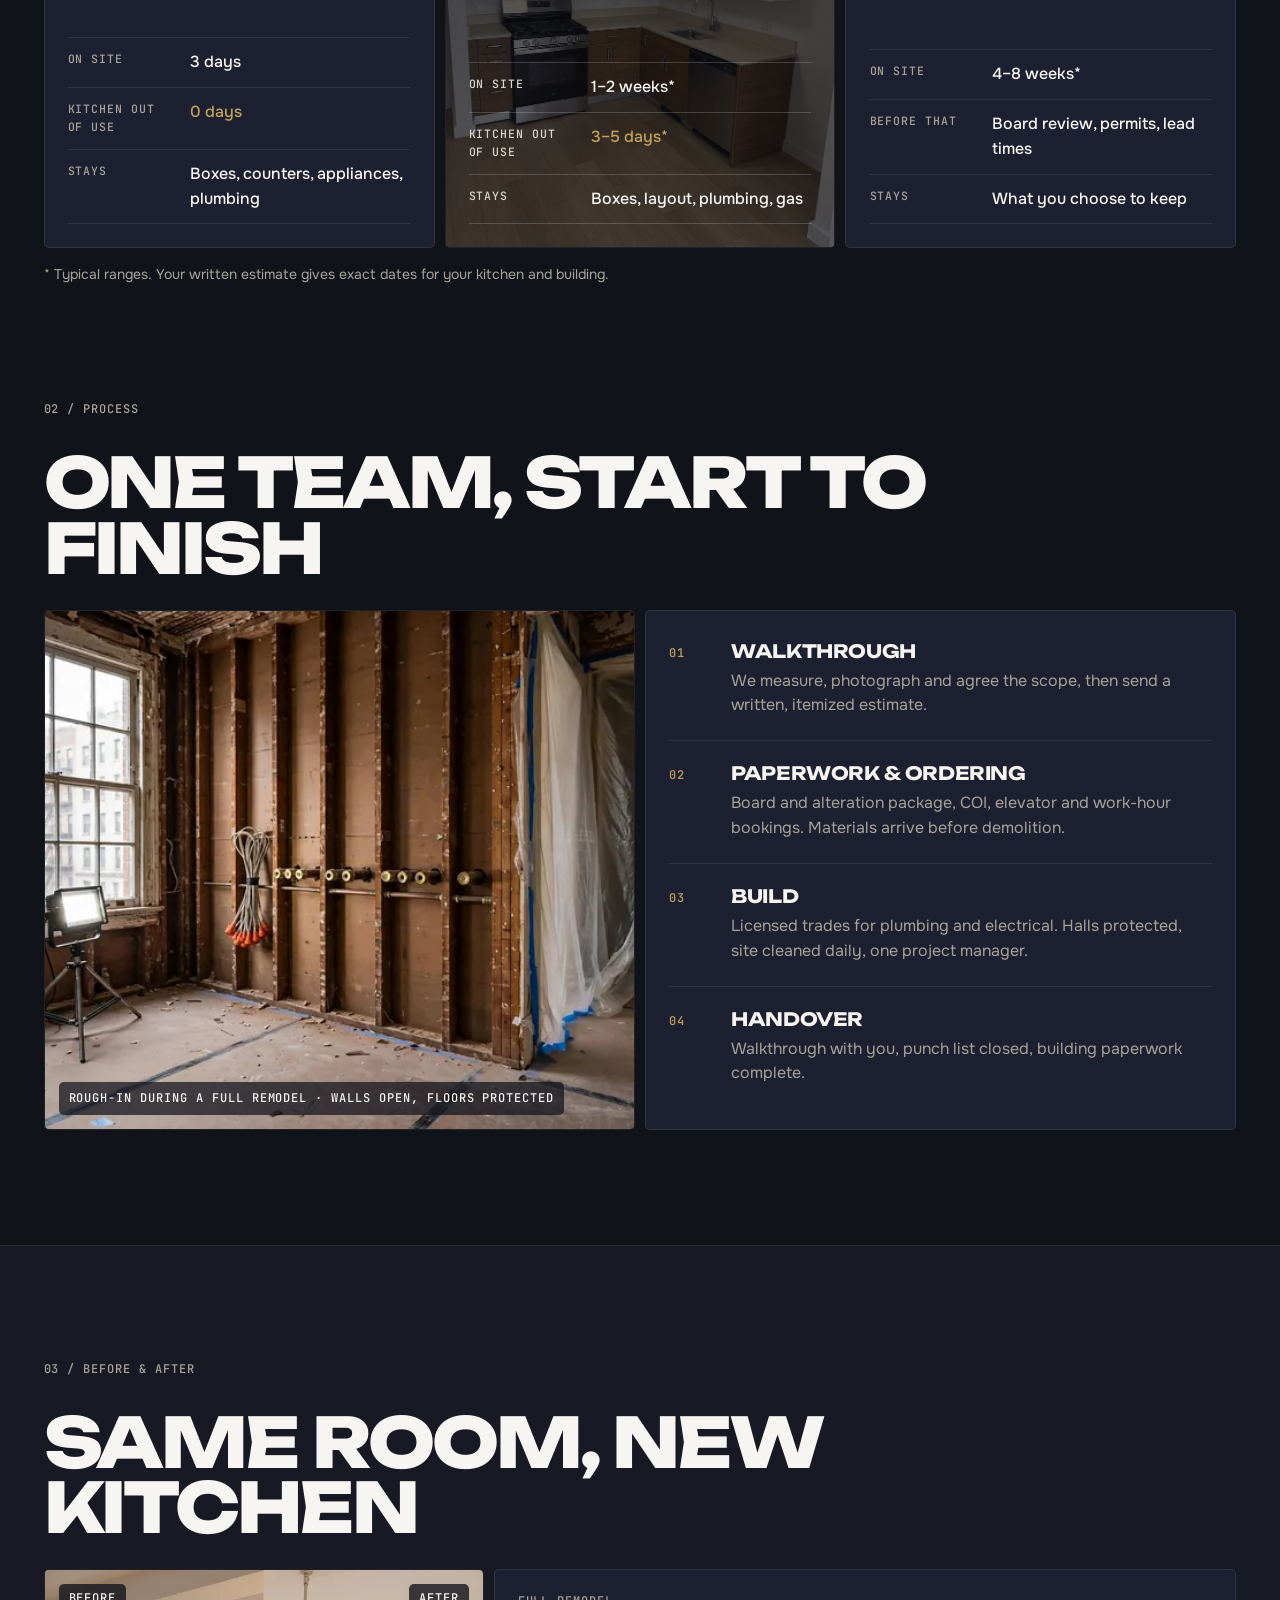
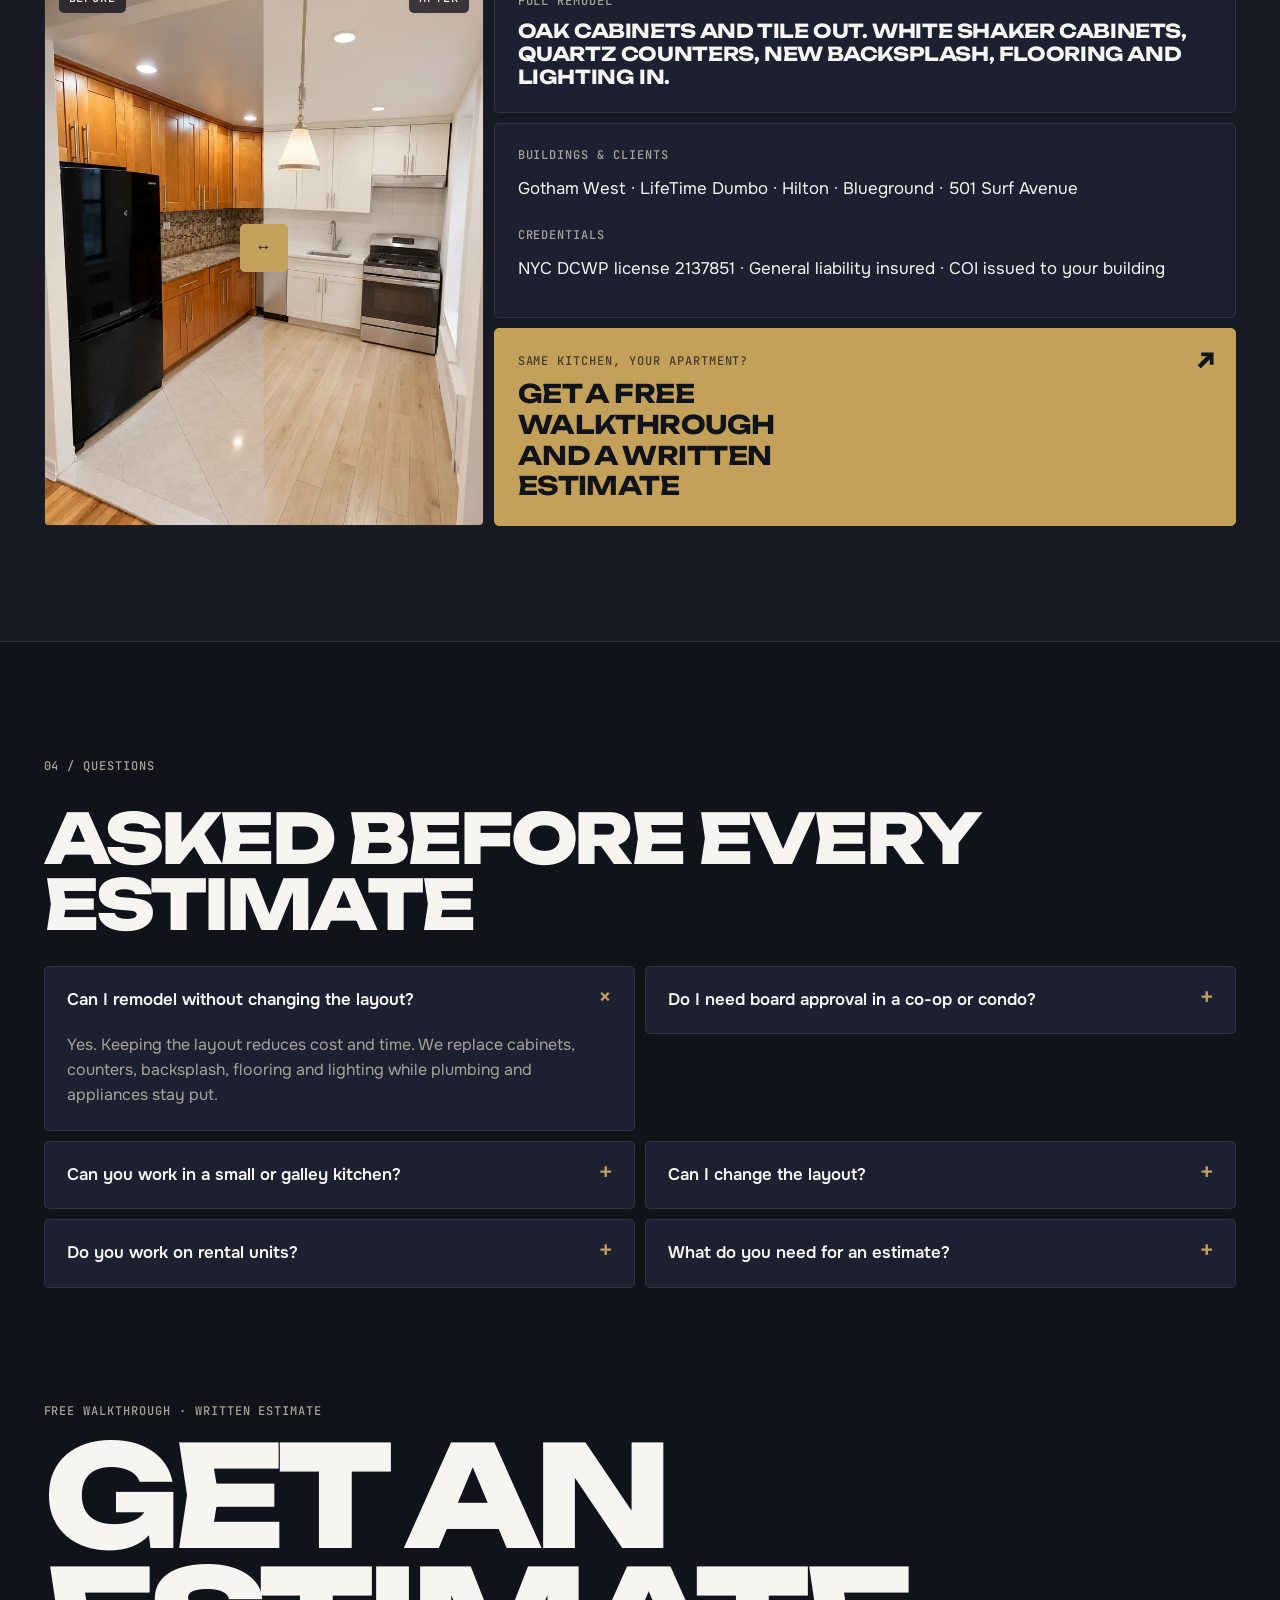
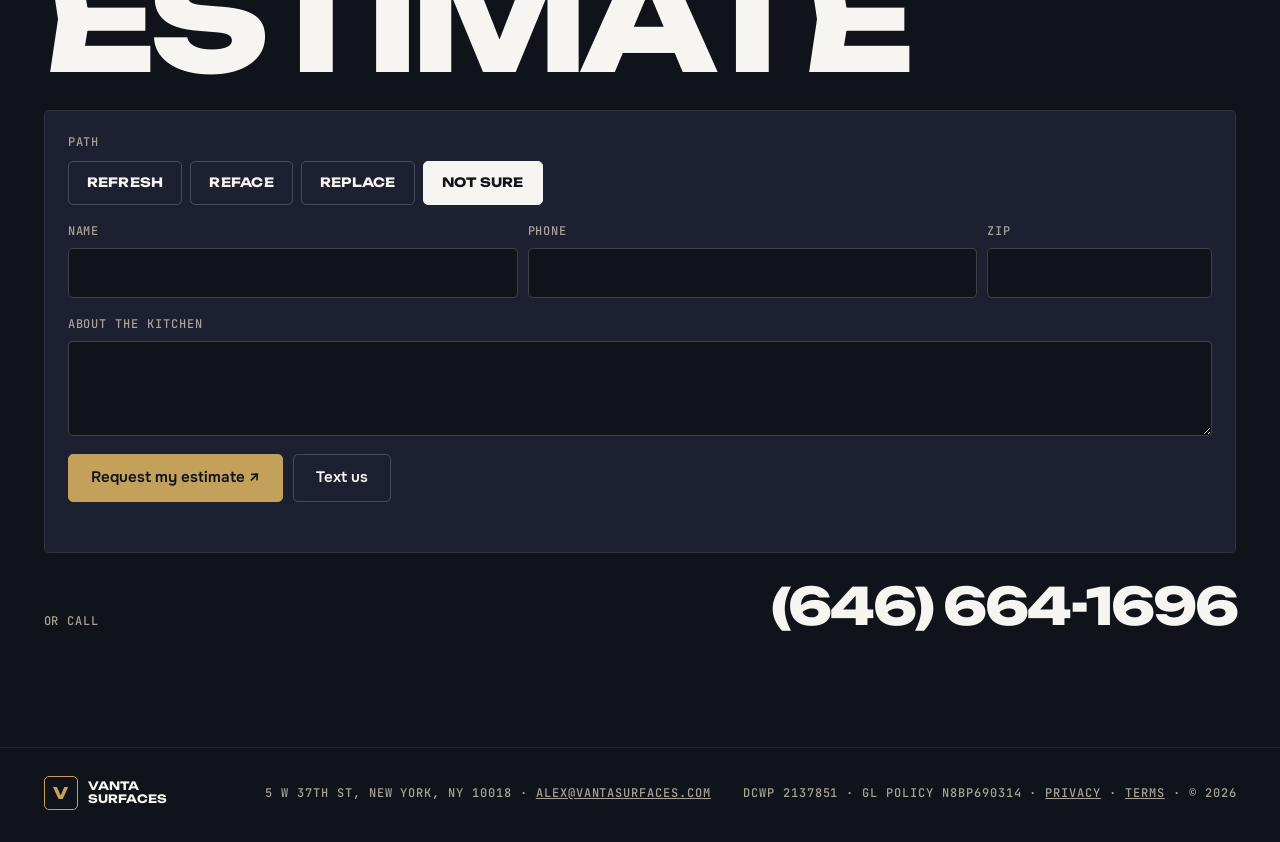
==== commit a89c8e0b: "Clarify kitchen downtime label on path cards Co-Authored-By: Claude Opus 5.5 <noreply@anthropic.com>" ====
--- a/kitchen-renovation/index.html
+++ b/kitchen-renovation/index.html
@@ -88,7 +88,7 @@
       <p class="tile__sub">New finish on your existing cabinet doors, boxes and island in architectural film.</p>
       <dl class="kv">
         <div><dt>On site</dt><dd>3 days</dd></div>
-        <div><dt>No kitchen</dt><dd class="acc">0 days</dd></div>
+        <div><dt>Kitchen out of use</dt><dd class="acc">0 days</dd></div>
         <div><dt>Stays</dt><dd>Boxes, counters, appliances, plumbing</dd></div>
       </dl>
     </article>
@@ -100,7 +100,7 @@
         <p class="tile__sub">New doors, drawer fronts and hardware on existing boxes. Optional counters, backsplash, lighting.</p>
         <dl class="kv">
           <div><dt>On site</dt><dd>1–2 weeks*</dd></div>
-          <div><dt>No kitchen</dt><dd class="acc">3–5 days*</dd></div>
+          <div><dt>Kitchen out of use</dt><dd class="acc">3–5 days*</dd></div>
           <div><dt>Stays</dt><dd>Boxes, layout, plumbing, gas</dd></div>
         </dl>
       </div>
--- a/kitchen-renovation/styles.css
+++ b/kitchen-renovation/styles.css
@@ -129,6 +129,8 @@
 /* Sections */
 .sec { padding: clamp(72px, 9vw, 128px) var(--m); }
 .sec--panel { background: var(--panel); border-block: 1px solid var(--line); }
+/* two plain sections in a row share one gap instead of two */
+.sec:not(.sec--panel) + .sec:not(.sec--panel), .sec:not(.sec--panel) + .book { padding-top: 0; }
 .sec__head { display: grid; gap: 14px; margin-bottom: clamp(28px, 3.6vw, 48px); max-width: 980px; }
 .h2 { font: 800 clamp(2rem, 5.4vw, 4.6rem)/.95 var(--f-display); letter-spacing: -.045em; text-transform: uppercase; }
 .lead { color: var(--muted); font-size: 1.0625rem; max-width: 56ch; }
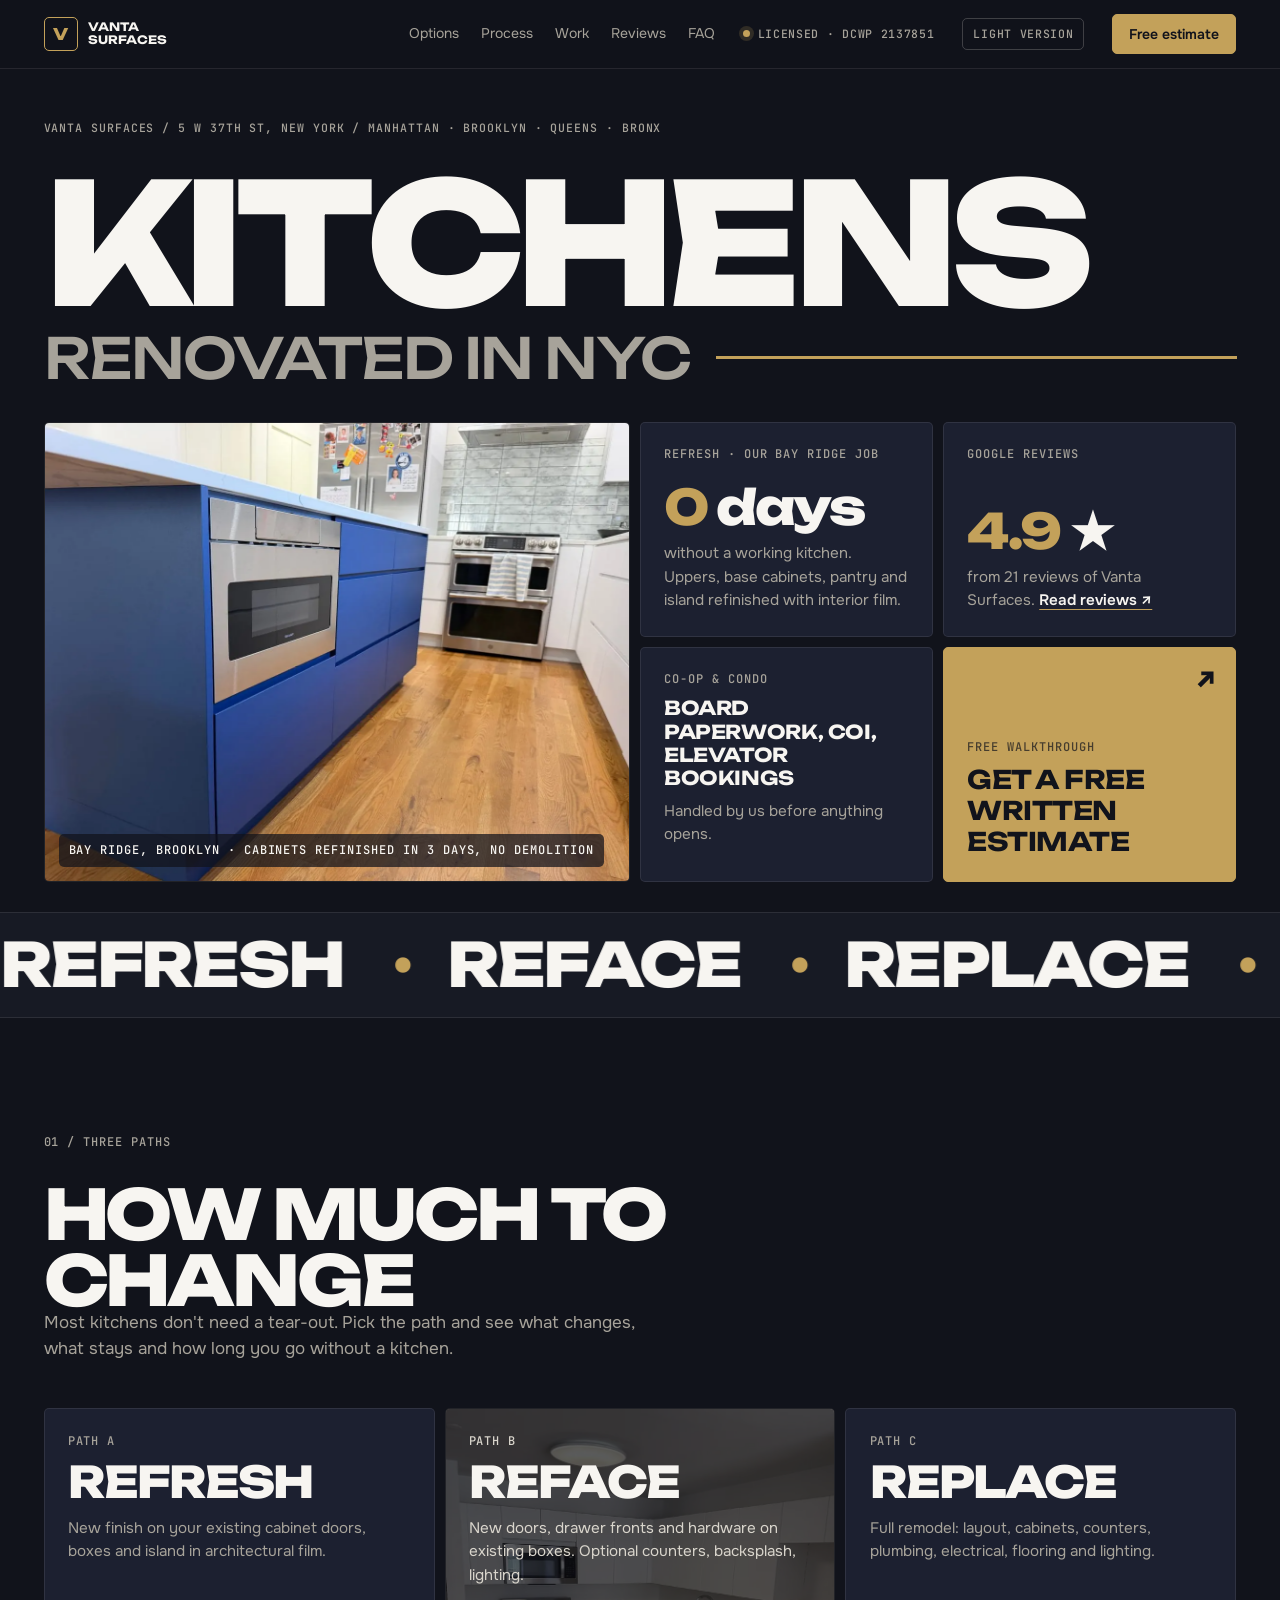
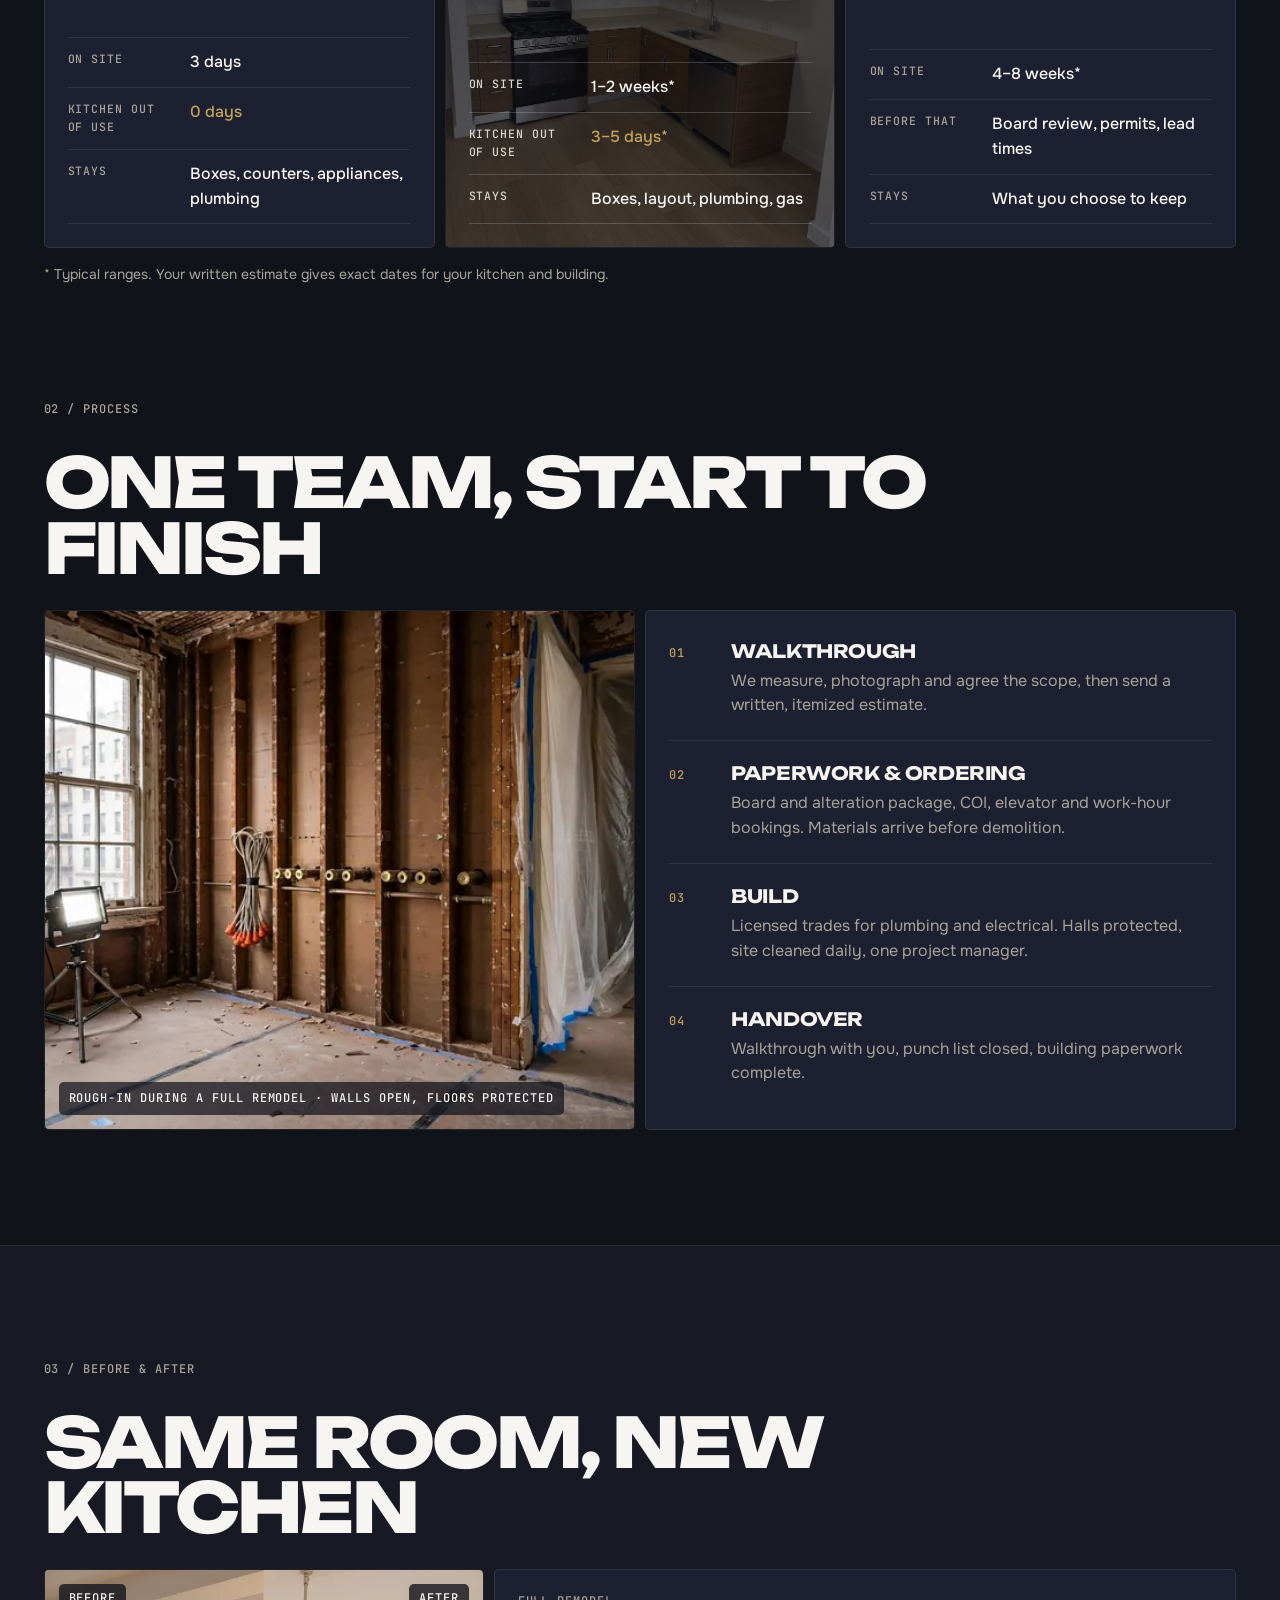
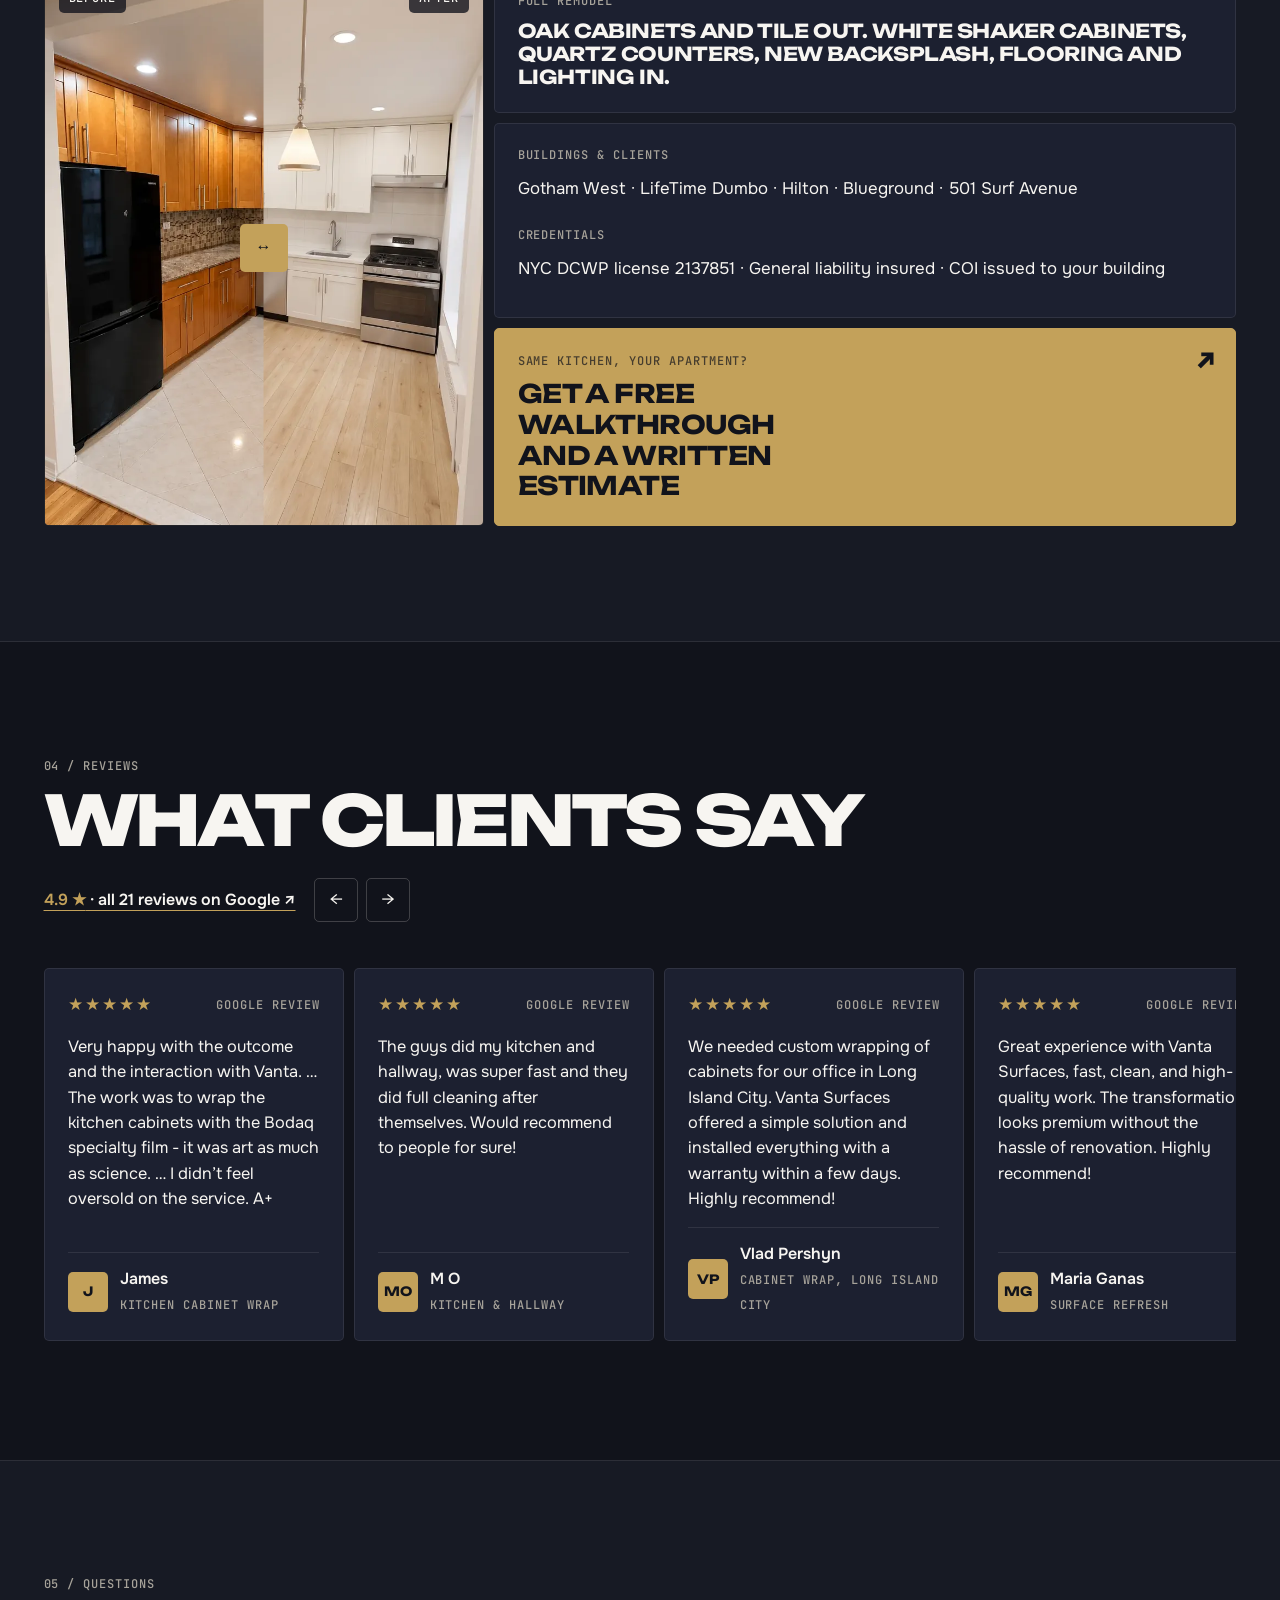
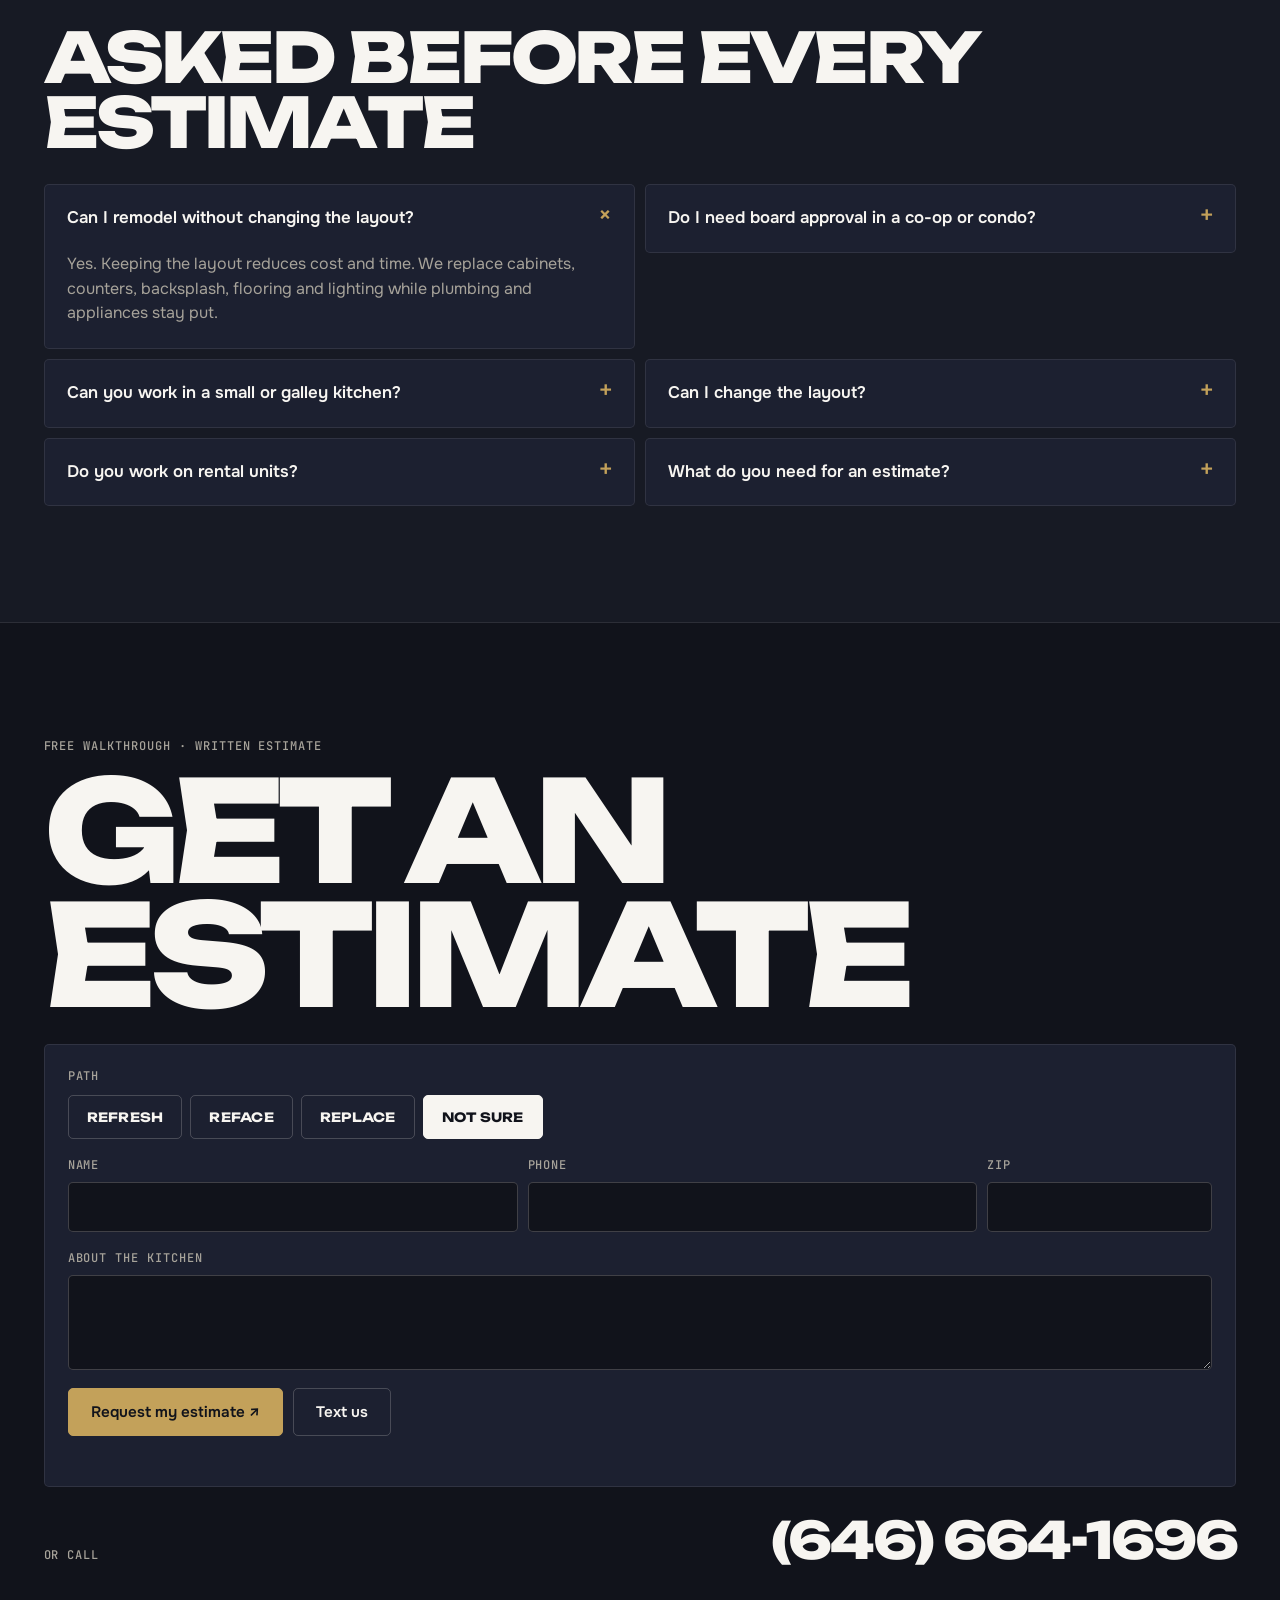
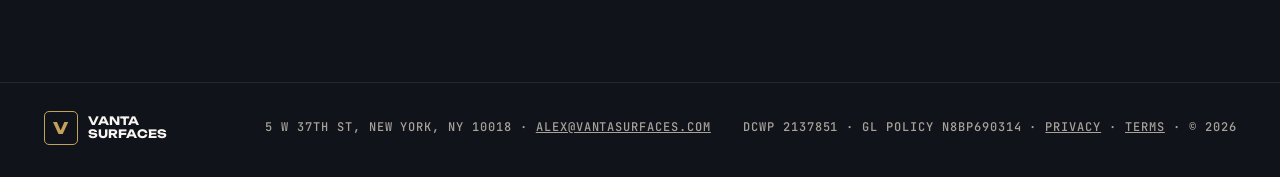
==== commit 5447d416: "Add real Google review cards section Five verbatim 5-star Google reviews (kitchen and cabinet work f" ====
--- a/kitchen-renovation/index.html
+++ b/kitchen-renovation/index.html
@@ -27,7 +27,7 @@
 <header class="top">
   <a class="logo" href="#top" aria-label="Vanta Surfaces, back to top"><span class="logo__mark" aria-hidden="true">V</span><span>Vanta<br>Surfaces</span></a>
   <nav class="nav" aria-label="Sections">
-    <a href="#paths">Options</a><a href="#process">Process</a><a href="#work">Work</a><a href="#faq">FAQ</a>
+    <a href="#paths">Options</a><a href="#process">Process</a><a href="#work">Work</a><a href="#reviews">Reviews</a><a href="#faq">FAQ</a>
   </nav>
   <span class="lic"><i aria-hidden="true"></i>Licensed · DCWP 2137851</span>
   <a class="theme-link" href="light/">Light version</a>
@@ -173,10 +173,52 @@
   </div>
 </section>
 
-<!-- 04 FAQ -->
-<section class="sec" id="faq">
-  <div class="sec__head">
-    <p class="mono">04 / Questions</p>
+<!-- 04 REVIEWS -->
+<section class="sec" id="reviews">
+  <div class="sec__head sec__head--row">
+    <div>
+      <p class="mono">04 / Reviews</p>
+      <h2 class="h2">What clients say</h2>
+    </div>
+    <div class="rv__nav">
+      <a class="rv__all" href="https://search.google.com/local/reviews?placeid=ChIJWR5pHyVZwokRKRQz8a3uoaw" target="_blank" rel="noopener"><span class="acc">4.9 ★</span> · all 21 reviews on Google ↗</a>
+      <button type="button" class="rv__btn" data-rv="-1" aria-label="Previous reviews">←</button>
+      <button type="button" class="rv__btn" data-rv="1" aria-label="Next reviews">→</button>
+    </div>
+  </div>
+  <div class="rv__row" tabindex="0" aria-label="Google reviews">
+      <figure class="tile rv">
+        <p class="rv__stars"><span aria-label="Rated 5 out of 5">★★★★★</span><span class="mono">Google review</span></p>
+        <blockquote class="rv__text">Very happy with the outcome and the interaction with Vanta. … The work was to wrap the kitchen cabinets with the Bodaq specialty film - it was art as much as science. … I didn’t feel oversold on the service. A+</blockquote>
+        <figcaption class="rv__who"><span class="rv__ava" aria-hidden="true">J</span><span><strong>James</strong><span class="mono">Kitchen cabinet wrap</span></span></figcaption>
+      </figure>
+      <figure class="tile rv">
+        <p class="rv__stars"><span aria-label="Rated 5 out of 5">★★★★★</span><span class="mono">Google review</span></p>
+        <blockquote class="rv__text">The guys did my kitchen and hallway, was super fast and they did full cleaning after themselves. Would recommend to people for sure!</blockquote>
+        <figcaption class="rv__who"><span class="rv__ava" aria-hidden="true">MO</span><span><strong>M O</strong><span class="mono">Kitchen &amp; hallway</span></span></figcaption>
+      </figure>
+      <figure class="tile rv">
+        <p class="rv__stars"><span aria-label="Rated 5 out of 5">★★★★★</span><span class="mono">Google review</span></p>
+        <blockquote class="rv__text">We needed custom wrapping of cabinets for our office in Long Island City. Vanta Surfaces offered a simple solution and installed everything with a warranty within a few days. Highly recommend!</blockquote>
+        <figcaption class="rv__who"><span class="rv__ava" aria-hidden="true">VP</span><span><strong>Vlad Pershyn</strong><span class="mono">Cabinet wrap, Long Island City</span></span></figcaption>
+      </figure>
+      <figure class="tile rv">
+        <p class="rv__stars"><span aria-label="Rated 5 out of 5">★★★★★</span><span class="mono">Google review</span></p>
+        <blockquote class="rv__text">Great experience with Vanta Surfaces, fast, clean, and high-quality work. The transformation looks premium without the hassle of renovation. Highly recommend!</blockquote>
+        <figcaption class="rv__who"><span class="rv__ava" aria-hidden="true">MG</span><span><strong>Maria Ganas</strong><span class="mono">Surface refresh</span></span></figcaption>
+      </figure>
+      <figure class="tile rv">
+        <p class="rv__stars"><span aria-label="Rated 5 out of 5">★★★★★</span><span class="mono">Google review</span></p>
+        <blockquote class="rv__text">Absolutely the best people..courteous, punctual, and GETS THE JOB DONE. Never met more hardworking and respectful people. They will be called for every minor/major project I have!</blockquote>
+        <figcaption class="rv__who"><span class="rv__ava" aria-hidden="true">JD</span><span><strong>Jennifer Dong</strong><span class="mono">Repeat client</span></span></figcaption>
+      </figure>
+  </div>
+</section>
+
+<!-- 05 FAQ -->
+<section class="sec sec--panel" id="faq">
+  <div class="sec__head">
+    <p class="mono">05 / Questions</p>
     <h2 class="h2">Asked before every estimate</h2>
   </div>
   <div class="faq">
--- a/kitchen-renovation/styles.css
+++ b/kitchen-renovation/styles.css
@@ -177,6 +177,25 @@
 .ba__handle { position: absolute; z-index: 3; top: 50%; left: var(--pos); width: 48px; height: 48px; margin: -24px 0 0 -24px; border-radius: var(--r); background: var(--accent); color: var(--on-accent); display: grid; place-items: center; font-weight: 700; pointer-events: none; }
 .ba__range { position: absolute; inset: 0; z-index: 4; width: 100%; height: 100%; opacity: 0; margin: 0; cursor: ew-resize; }
 .ba:focus-within { outline: 2px solid var(--accent); outline-offset: 3px; }
+
+/* Reviews */
+.sec__head--row { display: flex; justify-content: space-between; align-items: flex-end; gap: 24px; max-width: none; flex-wrap: wrap; }
+.sec__head--row > div:first-child { display: grid; gap: 14px; }
+.rv__nav { display: flex; align-items: center; gap: 8px; }
+.rv__all { margin-right: 10px; color: var(--fg); font-weight: 600; text-decoration: underline; text-decoration-color: var(--accent); text-underline-offset: 5px; }
+.rv__all:hover { color: var(--accent); }
+.rv__btn { width: 44px; height: 44px; border-radius: var(--r); border: 1px solid var(--line-hi); background: transparent; cursor: pointer; font-size: 1.1rem; transition: border-color .2s, background .2s, color .2s; }
+.rv__btn:hover { border-color: var(--accent); color: var(--accent); }
+.rv__row { display: grid; grid-auto-flow: column; grid-auto-columns: minmax(300px, calc((100% - 3 * var(--gap)) / 3.4)); gap: var(--gap); overflow-x: auto; scroll-snap-type: x mandatory; scrollbar-width: none; padding-bottom: 4px; }
+.rv__row::-webkit-scrollbar { display: none; }
+.rv { scroll-snap-align: start; gap: 16px; min-height: 300px; }
+.rv__stars { display: flex; justify-content: space-between; align-items: center; gap: 12px; color: var(--accent); letter-spacing: .12em; font-size: 1.05rem; }
+.rv__stars .mono { letter-spacing: .08em; }
+.rv__text { margin: 0; font-size: 1.02rem; line-height: 1.55; flex: 1; }
+.rv__who { display: flex; align-items: center; gap: 12px; padding-top: 14px; border-top: 1px solid var(--line); }
+.rv__who strong { display: block; font-weight: 600; }
+.rv__ava { display: grid; place-items: center; flex: none; width: 40px; height: 40px; border-radius: var(--r); background: var(--accent); color: var(--on-accent); font: 700 .8rem/1 var(--f-display); }
+@media (max-width: 640px) { .rv__row { grid-auto-columns: 86%; } .rv__nav { flex-wrap: wrap; } .rv__btn { display: none; } }
 
 /* FAQ */
 .faq { display: grid; grid-template-columns: repeat(2, minmax(0, 1fr)); gap: var(--gap); align-items: start; }
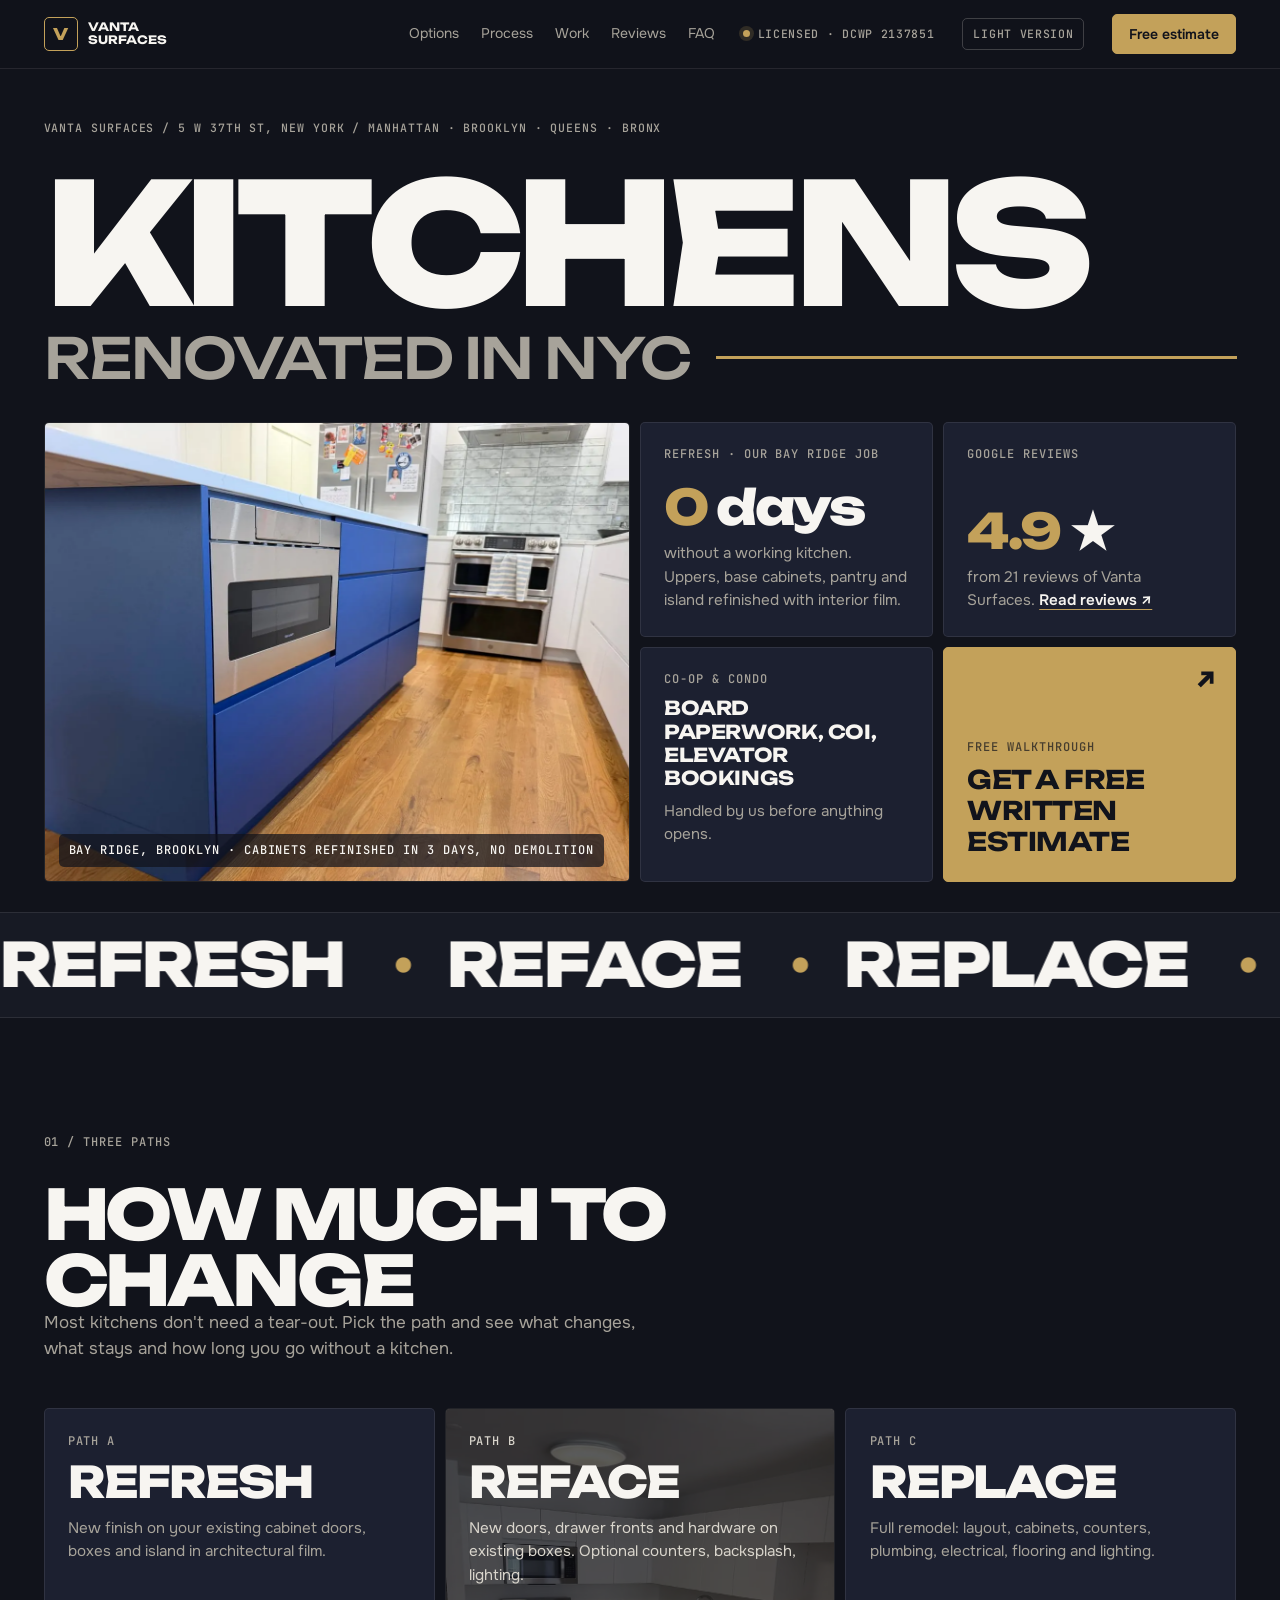
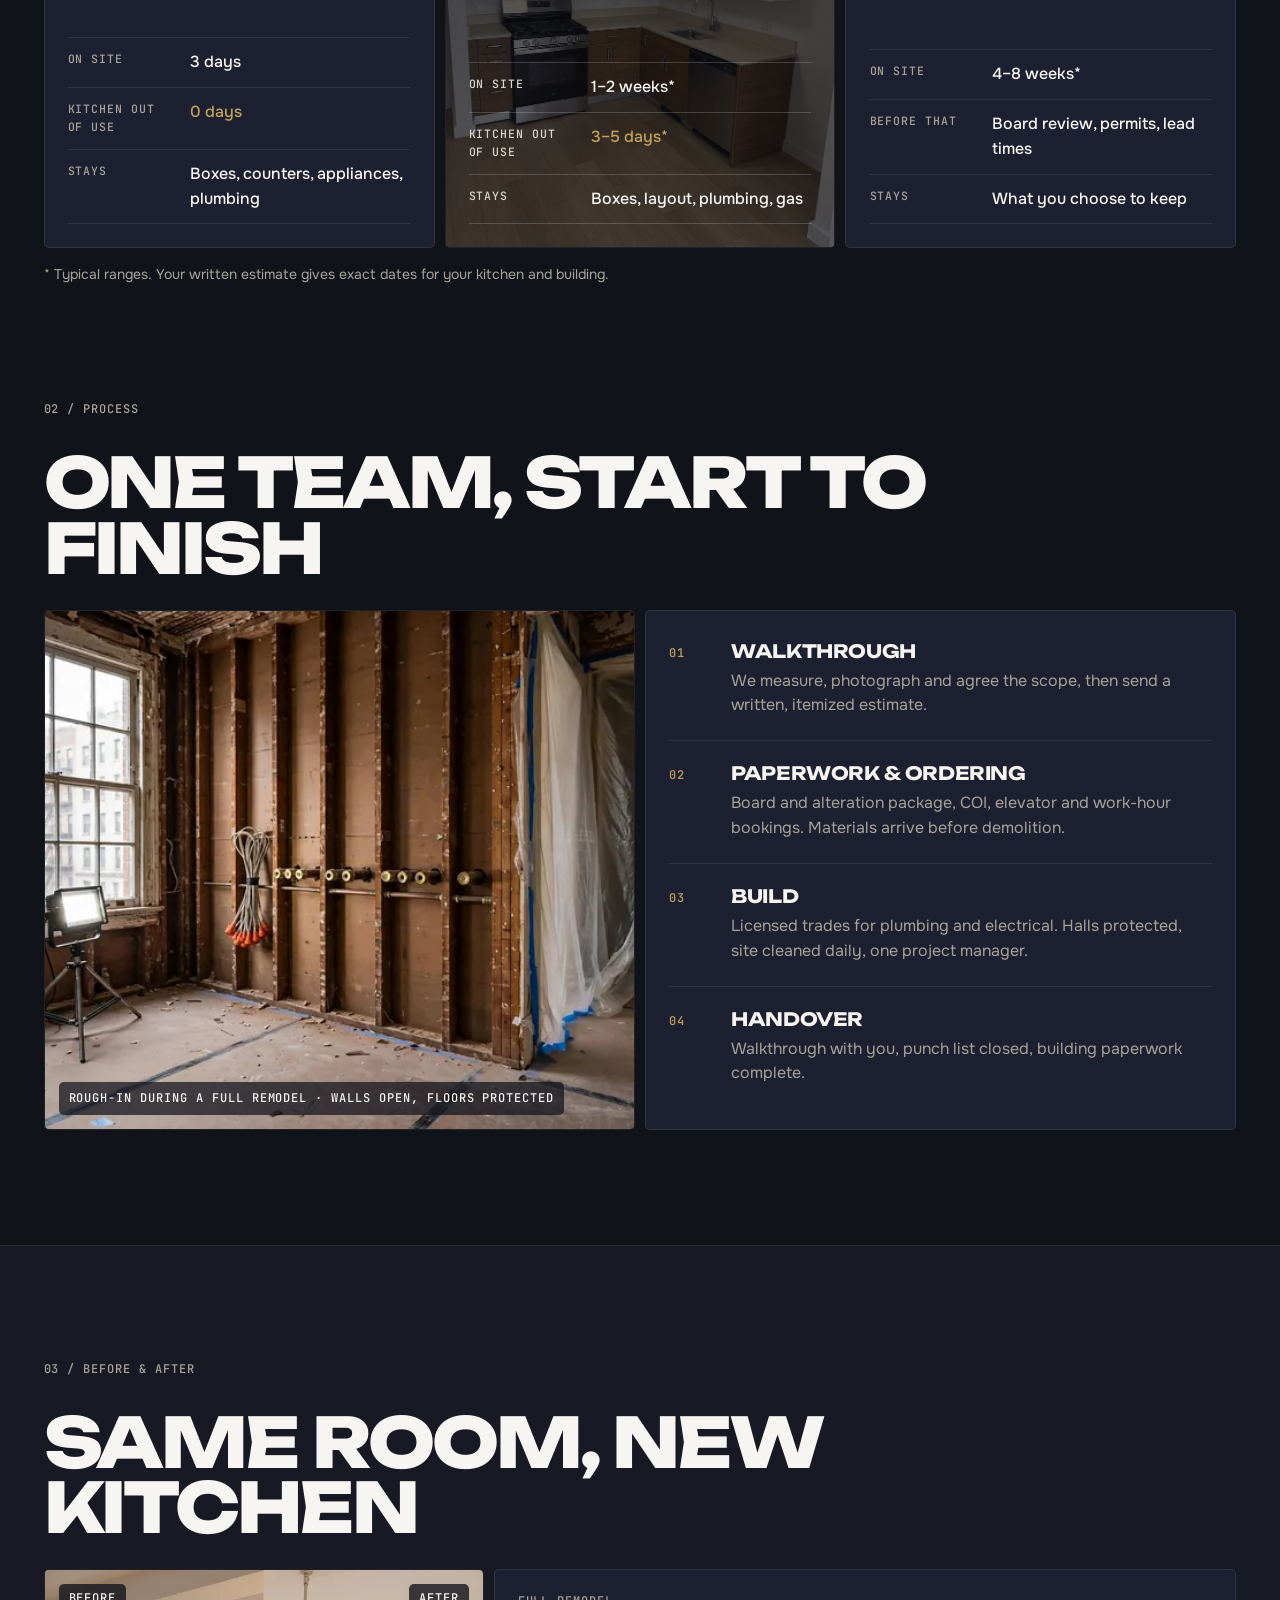
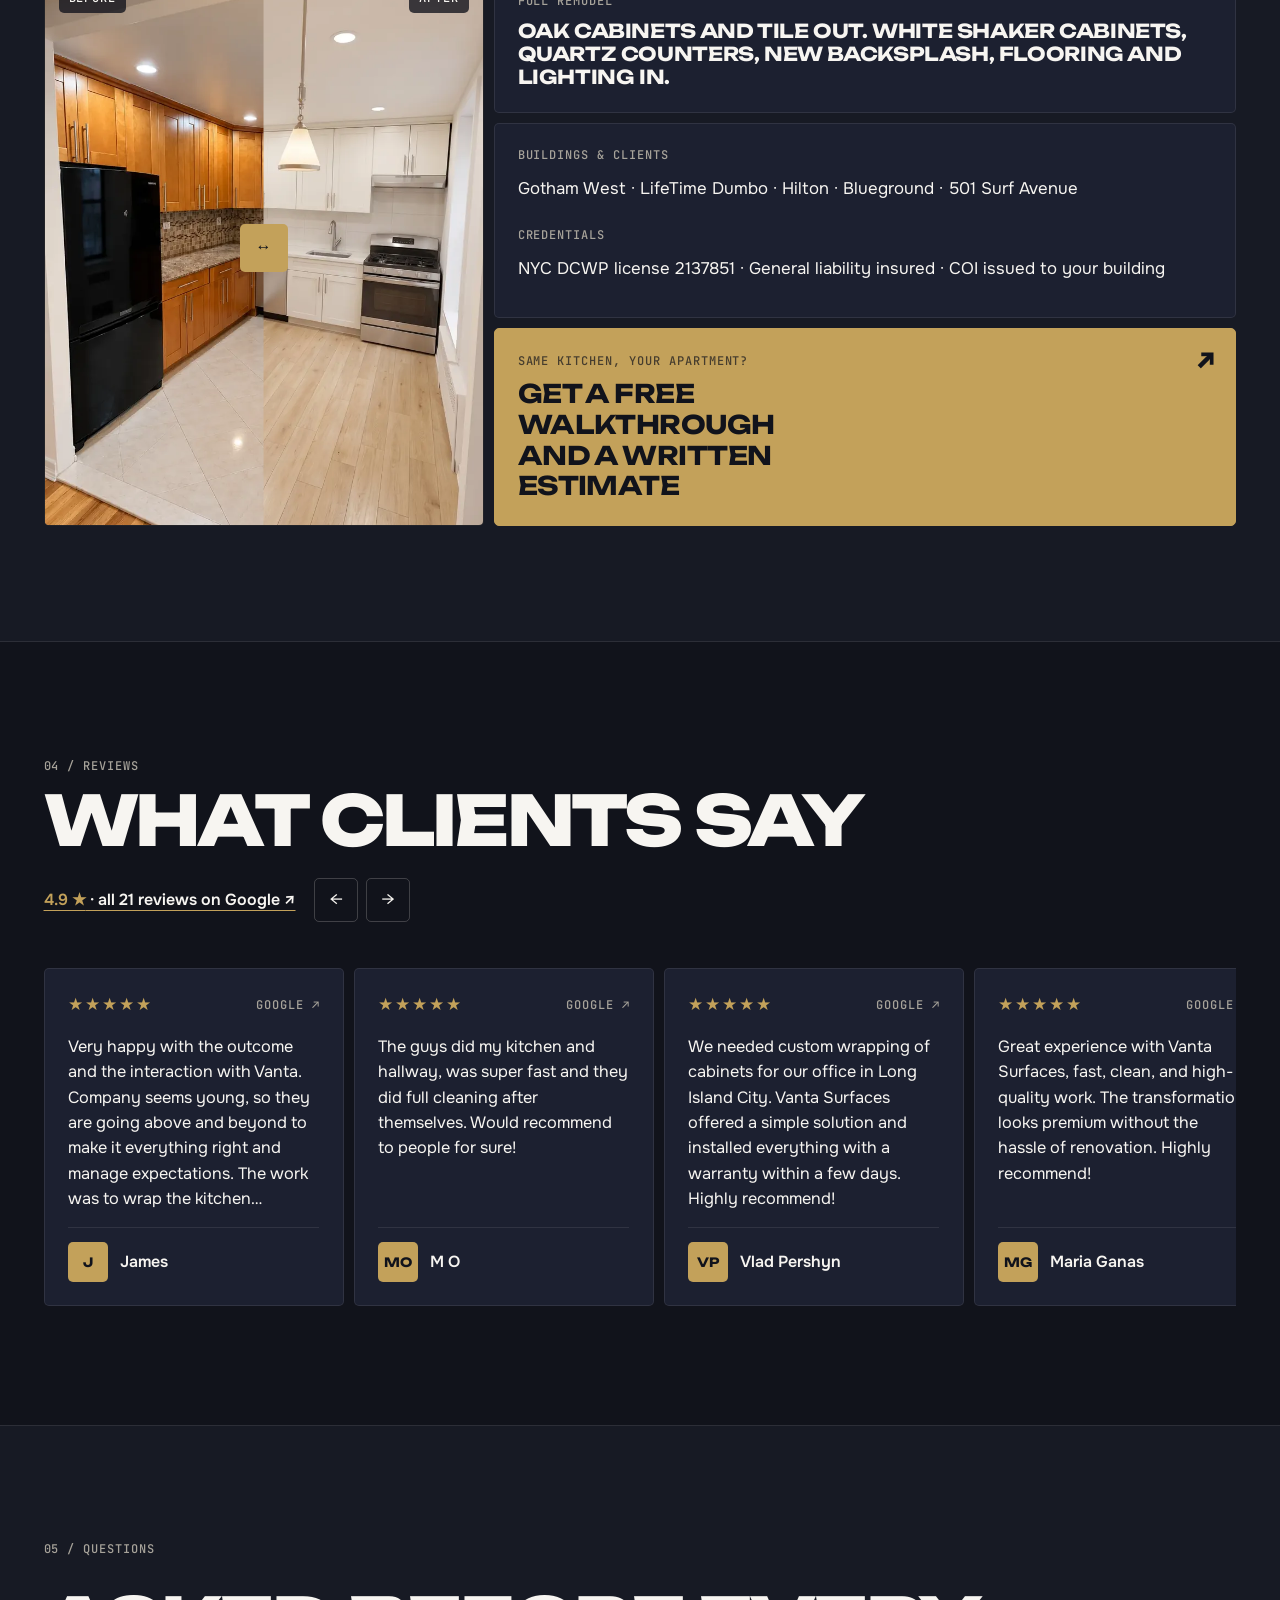
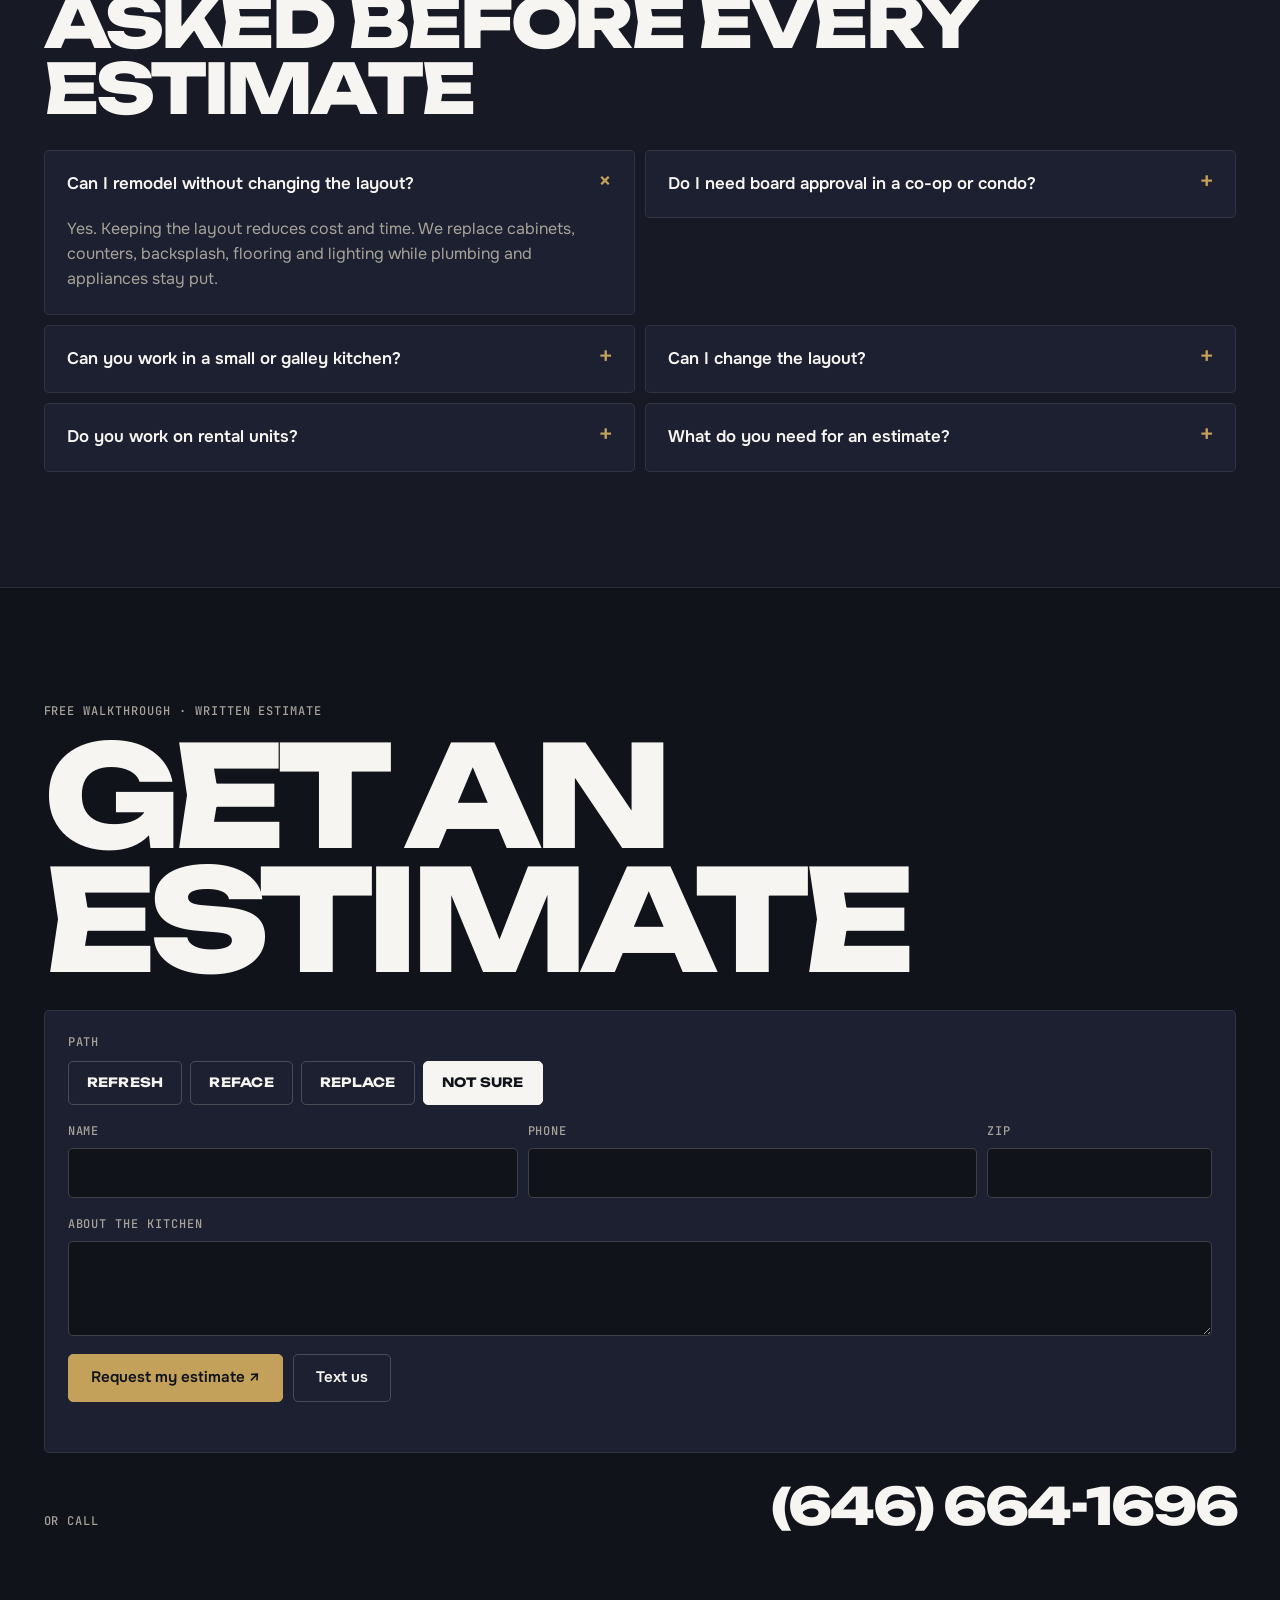
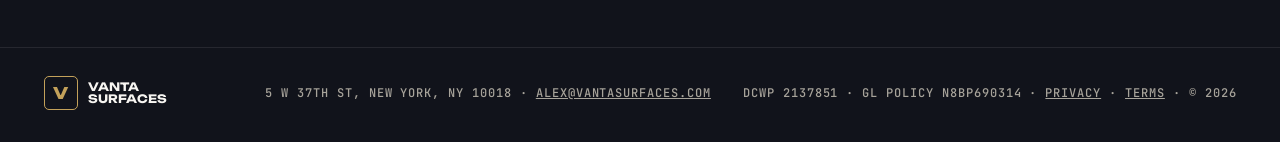
==== commit c99b4716: "Show all Google reviews as swipeable cards linking to Google All 15 reviews from the site, kitchen a" ====
--- a/kitchen-renovation/index.html
+++ b/kitchen-renovation/index.html
@@ -186,32 +186,82 @@
       <button type="button" class="rv__btn" data-rv="1" aria-label="Next reviews">→</button>
     </div>
   </div>
-  <div class="rv__row" tabindex="0" aria-label="Google reviews">
-      <figure class="tile rv">
-        <p class="rv__stars"><span aria-label="Rated 5 out of 5">★★★★★</span><span class="mono">Google review</span></p>
-        <blockquote class="rv__text">Very happy with the outcome and the interaction with Vanta. … The work was to wrap the kitchen cabinets with the Bodaq specialty film - it was art as much as science. … I didn’t feel oversold on the service. A+</blockquote>
-        <figcaption class="rv__who"><span class="rv__ava" aria-hidden="true">J</span><span><strong>James</strong><span class="mono">Kitchen cabinet wrap</span></span></figcaption>
-      </figure>
-      <figure class="tile rv">
-        <p class="rv__stars"><span aria-label="Rated 5 out of 5">★★★★★</span><span class="mono">Google review</span></p>
-        <blockquote class="rv__text">The guys did my kitchen and hallway, was super fast and they did full cleaning after themselves. Would recommend to people for sure!</blockquote>
-        <figcaption class="rv__who"><span class="rv__ava" aria-hidden="true">MO</span><span><strong>M O</strong><span class="mono">Kitchen &amp; hallway</span></span></figcaption>
-      </figure>
-      <figure class="tile rv">
-        <p class="rv__stars"><span aria-label="Rated 5 out of 5">★★★★★</span><span class="mono">Google review</span></p>
-        <blockquote class="rv__text">We needed custom wrapping of cabinets for our office in Long Island City. Vanta Surfaces offered a simple solution and installed everything with a warranty within a few days. Highly recommend!</blockquote>
-        <figcaption class="rv__who"><span class="rv__ava" aria-hidden="true">VP</span><span><strong>Vlad Pershyn</strong><span class="mono">Cabinet wrap, Long Island City</span></span></figcaption>
-      </figure>
-      <figure class="tile rv">
-        <p class="rv__stars"><span aria-label="Rated 5 out of 5">★★★★★</span><span class="mono">Google review</span></p>
-        <blockquote class="rv__text">Great experience with Vanta Surfaces, fast, clean, and high-quality work. The transformation looks premium without the hassle of renovation. Highly recommend!</blockquote>
-        <figcaption class="rv__who"><span class="rv__ava" aria-hidden="true">MG</span><span><strong>Maria Ganas</strong><span class="mono">Surface refresh</span></span></figcaption>
-      </figure>
-      <figure class="tile rv">
-        <p class="rv__stars"><span aria-label="Rated 5 out of 5">★★★★★</span><span class="mono">Google review</span></p>
-        <blockquote class="rv__text">Absolutely the best people..courteous, punctual, and GETS THE JOB DONE. Never met more hardworking and respectful people. They will be called for every minor/major project I have!</blockquote>
-        <figcaption class="rv__who"><span class="rv__ava" aria-hidden="true">JD</span><span><strong>Jennifer Dong</strong><span class="mono">Repeat client</span></span></figcaption>
-      </figure>
+  <div class="rv__row" aria-label="Google reviews, swipe or scroll sideways">
+    <a class="tile rv" href="https://www.google.com/maps/contrib/116302501861526617554/reviews" target="_blank" rel="noopener" aria-label="Review by James, 5 out of 5, opens on Google in a new tab">
+      <p class="rv__stars"><span aria-hidden="true">★★★★★<span class="rv__off"></span></span><span class="mono">Google ↗</span></p>
+      <p class="rv__text">Very happy with the outcome and the interaction with Vanta. Company seems young, so they are going above and beyond to make it everything right and manage expectations. The work was to wrap the kitchen cabinets with the Bodaq specialty film - it was art as much as science. This solution isn’t for everyone but testament to people trying to do the right thing. I didn’t feel oversold on the service. A+</p>
+      <p class="rv__who"><span class="rv__ava" aria-hidden="true">J</span><strong>James</strong></p>
+    </a>
+    <a class="tile rv" href="https://www.google.com/maps/contrib/106588068454067910813/reviews" target="_blank" rel="noopener" aria-label="Review by M O, 5 out of 5, opens on Google in a new tab">
+      <p class="rv__stars"><span aria-hidden="true">★★★★★<span class="rv__off"></span></span><span class="mono">Google ↗</span></p>
+      <p class="rv__text">The guys did my kitchen and hallway, was super fast and they did full cleaning after themselves. Would recommend to people for sure!</p>
+      <p class="rv__who"><span class="rv__ava" aria-hidden="true">MO</span><strong>M O</strong></p>
+    </a>
+    <a class="tile rv" href="https://www.google.com/maps/contrib/112381868620109680443/reviews" target="_blank" rel="noopener" aria-label="Review by Vlad Pershyn, 5 out of 5, opens on Google in a new tab">
+      <p class="rv__stars"><span aria-hidden="true">★★★★★<span class="rv__off"></span></span><span class="mono">Google ↗</span></p>
+      <p class="rv__text">We needed custom wrapping of cabinets for our office in Long Island City. Vanta Surfaces offered a simple solution and installed everything with a warranty within a few days. Highly recommend!</p>
+      <p class="rv__who"><span class="rv__ava" aria-hidden="true">VP</span><strong>Vlad Pershyn</strong></p>
+    </a>
+    <a class="tile rv" href="https://www.google.com/maps/contrib/111463178866707852688/reviews" target="_blank" rel="noopener" aria-label="Review by Maria Ganas, 5 out of 5, opens on Google in a new tab">
+      <p class="rv__stars"><span aria-hidden="true">★★★★★<span class="rv__off"></span></span><span class="mono">Google ↗</span></p>
+      <p class="rv__text">Great experience with Vanta Surfaces, fast, clean, and high-quality work. The transformation looks premium without the hassle of renovation. Highly recommend!</p>
+      <p class="rv__who"><span class="rv__ava" aria-hidden="true">MG</span><strong>Maria Ganas</strong></p>
+    </a>
+    <a class="tile rv" href="https://www.google.com/maps/contrib/107428433888298751453/" target="_blank" rel="noopener" aria-label="Review by Jennifer Dong, 5 out of 5, opens on Google in a new tab">
+      <p class="rv__stars"><span aria-hidden="true">★★★★★<span class="rv__off"></span></span><span class="mono">Google ↗</span></p>
+      <p class="rv__text">Absolutely the best people..courteous, punctual, and GETS THE JOB DONE. Never met more hardworking and respectful people. They will be called for every minor/major project I have!</p>
+      <p class="rv__who"><span class="rv__ava" aria-hidden="true">JD</span><strong>Jennifer Dong</strong></p>
+    </a>
+    <a class="tile rv" href="https://www.google.com/maps/contrib/111552446844172398993/reviews" target="_blank" rel="noopener" aria-label="Review by Эдик Пистряк, 5 out of 5, opens on Google in a new tab">
+      <p class="rv__stars"><span aria-hidden="true">★★★★★<span class="rv__off"></span></span><span class="mono">Google ↗</span></p>
+      <p class="rv__text">We hired Vanta Surfaces to remodel our bathroom, and we’re really happy with how everything turned out. The team was easy to work with, communicated well, and paid attention to the little details. The bathroom looks great, and the whole process was much smoother than we expected. They were professional, answered our questions, and made sure everything was done right. Would definitely recommend them to anyone looking for a reliable remodeling contractor in NYC</p>
+      <p class="rv__who"><span class="rv__ava" aria-hidden="true">ЭП</span><strong>Эдик Пистряк</strong></p>
+    </a>
+    <a class="tile rv" href="https://www.google.com/maps/contrib/111999405909601961515/" target="_blank" rel="noopener" aria-label="Review by Vaibhav Verma, 5 out of 5, opens on Google in a new tab">
+      <p class="rv__stars"><span aria-hidden="true">★★★★★<span class="rv__off"></span></span><span class="mono">Google ↗</span></p>
+      <p class="rv__text">Great service!</p>
+      <p class="rv__who"><span class="rv__ava" aria-hidden="true">VV</span><strong>Vaibhav Verma</strong></p>
+    </a>
+    <a class="tile rv" href="https://www.google.com/maps/contrib/117867534771239350949/" target="_blank" rel="noopener" aria-label="Review by Dustin Lee, 5 out of 5, opens on Google in a new tab">
+      <p class="rv__stars"><span aria-hidden="true">★★★★★<span class="rv__off"></span></span><span class="mono">Google ↗</span></p>
+      <p class="rv__text">Alex and team are thorough and responsive throughout the early stages of planning a co-op apartment renovation, providing a lot of helpful suggestions and perspective along the way. While we weren&#x27;t able to partner on this project due to some unforeseen circumstances, I would happily call Alex again next time I have a need.</p>
+      <p class="rv__who"><span class="rv__ava" aria-hidden="true">DL</span><strong>Dustin Lee</strong></p>
+    </a>
+    <a class="tile rv" href="https://www.google.com/maps/contrib/118327673706460235873/reviews" target="_blank" rel="noopener" aria-label="Review by Ronald Mckenzie, 4 out of 5, opens on Google in a new tab">
+      <p class="rv__stars"><span aria-hidden="true">★★★★<span class="rv__off">★</span></span><span class="mono">Google ↗</span></p>
+      <p class="rv__text">I hired Alex’s company to repair two ceilings and patch several other areas in my home. Unfortunately, the quality of the finished work did not meet my expectations, and I wasn’t comfortable having another crew return to redo it. I reached out to Alex and explained my concerns, and I will say that he was professional and respectful throughout the situation. He listened to my concerns and ultimately provided me with a refund without making the situation difficult. While I can’t personally recommend the workmanship based on my experience, I do appreciate the way Alex handled the issue and took responsibility for making things right.</p>
+      <p class="rv__who"><span class="rv__ava" aria-hidden="true">RM</span><strong>Ronald Mckenzie</strong></p>
+    </a>
+    <a class="tile rv" href="https://www.google.com/maps/contrib/117859435497015646424/reviews" target="_blank" rel="noopener" aria-label="Review by Cabinet Restore Pro, 5 out of 5, opens on Google in a new tab">
+      <p class="rv__stars"><span aria-hidden="true">★★★★★<span class="rv__off"></span></span><span class="mono">Google ↗</span></p>
+      <p class="rv__text">Great partners we can always rely on. They’re consistently on time, professional, and always do their best to keep the client satisfied. Highly recommend working with them!</p>
+      <p class="rv__who"><span class="rv__ava" aria-hidden="true">CR</span><strong>Cabinet Restore Pro</strong></p>
+    </a>
+    <a class="tile rv" href="https://www.google.com/maps/contrib/116556827483425695592/reviews" target="_blank" rel="noopener" aria-label="Review by Terrence Jackson, 4 out of 5, opens on Google in a new tab">
+      <p class="rv__stars"><span aria-hidden="true">★★★★<span class="rv__off">★</span></span><span class="mono">Google ↗</span></p>
+      <p class="rv__text">Quick response Friendly service Very satisfied</p>
+      <p class="rv__who"><span class="rv__ava" aria-hidden="true">TJ</span><strong>Terrence Jackson</strong></p>
+    </a>
+    <a class="tile rv" href="https://www.google.com/maps/contrib/118129191890315508563/" target="_blank" rel="noopener" aria-label="Review by Vitalii Hlukhovskyi, 5 out of 5, opens on Google in a new tab">
+      <p class="rv__stars"><span aria-hidden="true">★★★★★<span class="rv__off"></span></span><span class="mono">Google ↗</span></p>
+      <p class="rv__text">Quick and professional service with outstanding results!</p>
+      <p class="rv__who"><span class="rv__ava" aria-hidden="true">VH</span><strong>Vitalii Hlukhovskyi</strong></p>
+    </a>
+    <a class="tile rv" href="https://www.google.com/maps/contrib/109903371018128030431/reviews" target="_blank" rel="noopener" aria-label="Review by Anna Ivanenko, 5 out of 5, opens on Google in a new tab">
+      <p class="rv__stars"><span aria-hidden="true">★★★★★<span class="rv__off"></span></span><span class="mono">Google ↗</span></p>
+      <p class="rv__text">Thank you for doing such an amazing job. The whole experience was easy and I am extremely satisfied with the work you did.</p>
+      <p class="rv__who"><span class="rv__ava" aria-hidden="true">AI</span><strong>Anna Ivanenko</strong></p>
+    </a>
+    <a class="tile rv" href="https://www.google.com/maps/contrib/116437897267654881989/reviews" target="_blank" rel="noopener" aria-label="Review by Ivan Ivanenko, 5 out of 5, opens on Google in a new tab">
+      <p class="rv__stars"><span aria-hidden="true">★★★★★<span class="rv__off"></span></span><span class="mono">Google ↗</span></p>
+      <p class="rv__text">Vanta team did a great job resurfacing our wooden panels - highly recommend!</p>
+      <p class="rv__who"><span class="rv__ava" aria-hidden="true">II</span><strong>Ivan Ivanenko</strong></p>
+    </a>
+    <a class="tile rv" href="https://www.google.com/maps/contrib/110395542615886908119/reviews" target="_blank" rel="noopener" aria-label="Review by Sergey Kudlenkov, 5 out of 5, opens on Google in a new tab">
+      <p class="rv__stars"><span aria-hidden="true">★★★★★<span class="rv__off"></span></span><span class="mono">Google ↗</span></p>
+      <p class="rv__text">Transformed our Brooklyn lobby with surface wrapping - tenants thought we did a gut renovation, highly recommend for any NYC commercial property</p>
+      <p class="rv__who"><span class="rv__ava" aria-hidden="true">SK</span><strong>Sergey Kudlenkov</strong></p>
+    </a>
   </div>
 </section>
 
--- a/kitchen-renovation/styles.css
+++ b/kitchen-renovation/styles.css
@@ -43,7 +43,7 @@
 .btn {
   display: inline-flex; align-items: center; justify-content: center; gap: 8px; min-height: 48px; padding: 0 22px;
   border: 1px solid var(--accent); border-radius: var(--r); background: var(--accent); color: var(--on-accent);
-  font: 600 .95rem/1 var(--f-text); text-decoration: none; cursor: pointer;
+  font: 600 .95rem/1 var(--f-text); text-decoration: none; cursor: pointer; white-space: nowrap;
   transition: background .2s, color .2s, border-color .2s, transform .35s var(--ease);
 }
 .btn:hover { background: var(--accent-hi); border-color: var(--accent-hi); }
@@ -186,14 +186,18 @@
 .rv__all:hover { color: var(--accent); }
 .rv__btn { width: 44px; height: 44px; border-radius: var(--r); border: 1px solid var(--line-hi); background: transparent; cursor: pointer; font-size: 1.1rem; transition: border-color .2s, background .2s, color .2s; }
 .rv__btn:hover { border-color: var(--accent); color: var(--accent); }
-.rv__row { display: grid; grid-auto-flow: column; grid-auto-columns: minmax(300px, calc((100% - 3 * var(--gap)) / 3.4)); gap: var(--gap); overflow-x: auto; scroll-snap-type: x mandatory; scrollbar-width: none; padding-bottom: 4px; }
+.rv__row { display: grid; grid-auto-flow: column; grid-auto-columns: minmax(300px, calc((100% - 3 * var(--gap)) / 3.4)); gap: var(--gap); overflow-x: auto; overscroll-behavior-x: contain; -webkit-overflow-scrolling: touch; touch-action: pan-x pan-y; scroll-snap-type: x mandatory; scrollbar-width: none; padding-bottom: 4px; cursor: grab; }
+.rv__row.is-drag { cursor: grabbing; scroll-snap-type: none; }
+.rv__row.is-drag .rv { pointer-events: none; }
 .rv__row::-webkit-scrollbar { display: none; }
-.rv { scroll-snap-align: start; gap: 16px; min-height: 300px; }
+.rv { scroll-snap-align: start; gap: 16px; min-height: 300px; color: inherit; text-decoration: none; transition: border-color .2s; -webkit-user-drag: none; }
+.rv:hover { border-color: var(--accent); }
 .rv__stars { display: flex; justify-content: space-between; align-items: center; gap: 12px; color: var(--accent); letter-spacing: .12em; font-size: 1.05rem; }
 .rv__stars .mono { letter-spacing: .08em; }
-.rv__text { margin: 0; font-size: 1.02rem; line-height: 1.55; flex: 1; }
+.rv__off { color: var(--line-hi); }
+.rv__text { margin: 0; font-size: 1.02rem; line-height: 1.55; flex: 1; display: -webkit-box; -webkit-line-clamp: 7; -webkit-box-orient: vertical; overflow: hidden; }
 .rv__who { display: flex; align-items: center; gap: 12px; padding-top: 14px; border-top: 1px solid var(--line); }
-.rv__who strong { display: block; font-weight: 600; }
+.rv__who strong { font-weight: 600; }
 .rv__ava { display: grid; place-items: center; flex: none; width: 40px; height: 40px; border-radius: var(--r); background: var(--accent); color: var(--on-accent); font: 700 .8rem/1 var(--f-display); }
 @media (max-width: 640px) { .rv__row { grid-auto-columns: 86%; } .rv__nav { flex-wrap: wrap; } .rv__btn { display: none; } }
 
@@ -260,7 +264,10 @@
 /* Phone */
 @media (max-width: 640px) {
   .lic { display: none; }
-  .top { gap: 12px; }
+  .top { gap: 10px; }
+  .logo > span:last-child { display: none; }
+  .theme-link { padding: 9px 8px; margin-left: auto; }
+  .top .btn { margin-left: 0 !important; }
   .top .btn { margin-left: auto; }
   .bento--hero { grid-template-columns: 1fr; }
   .tile--hero { min-height: 300px; }
